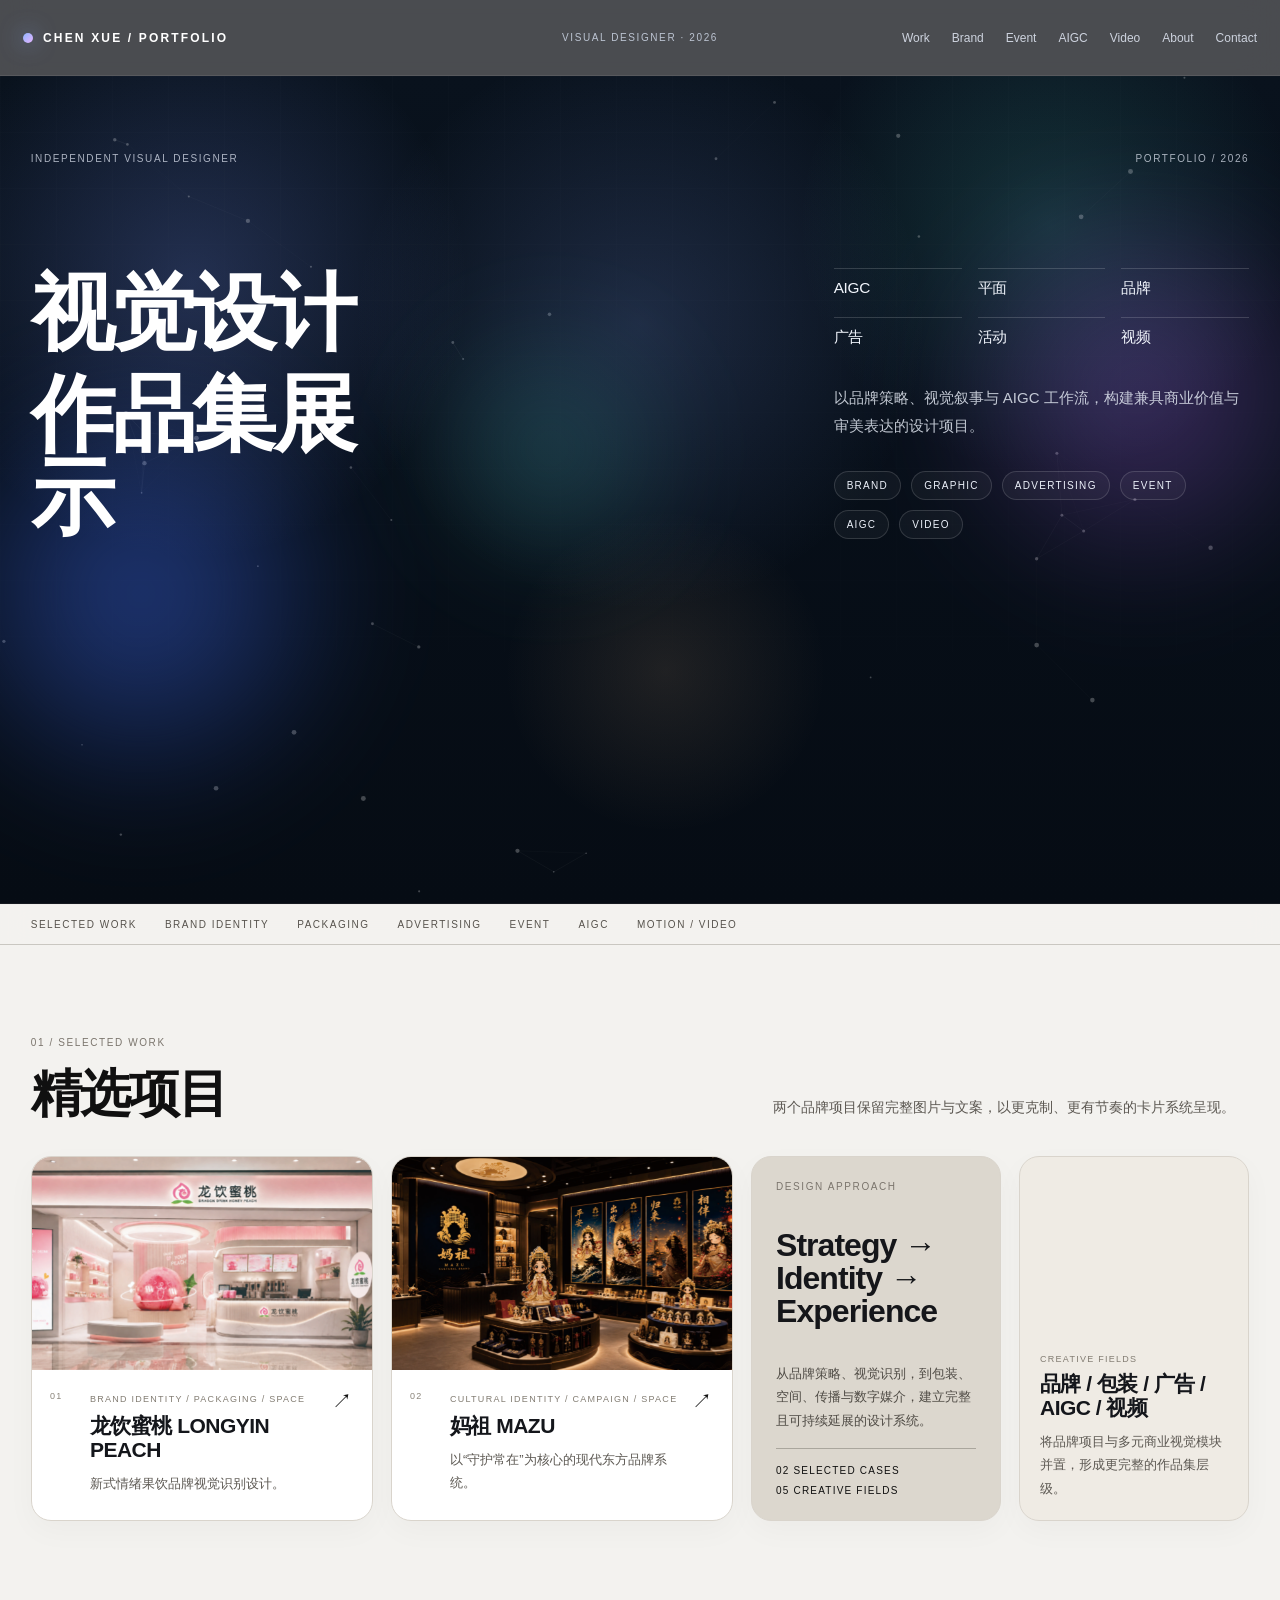
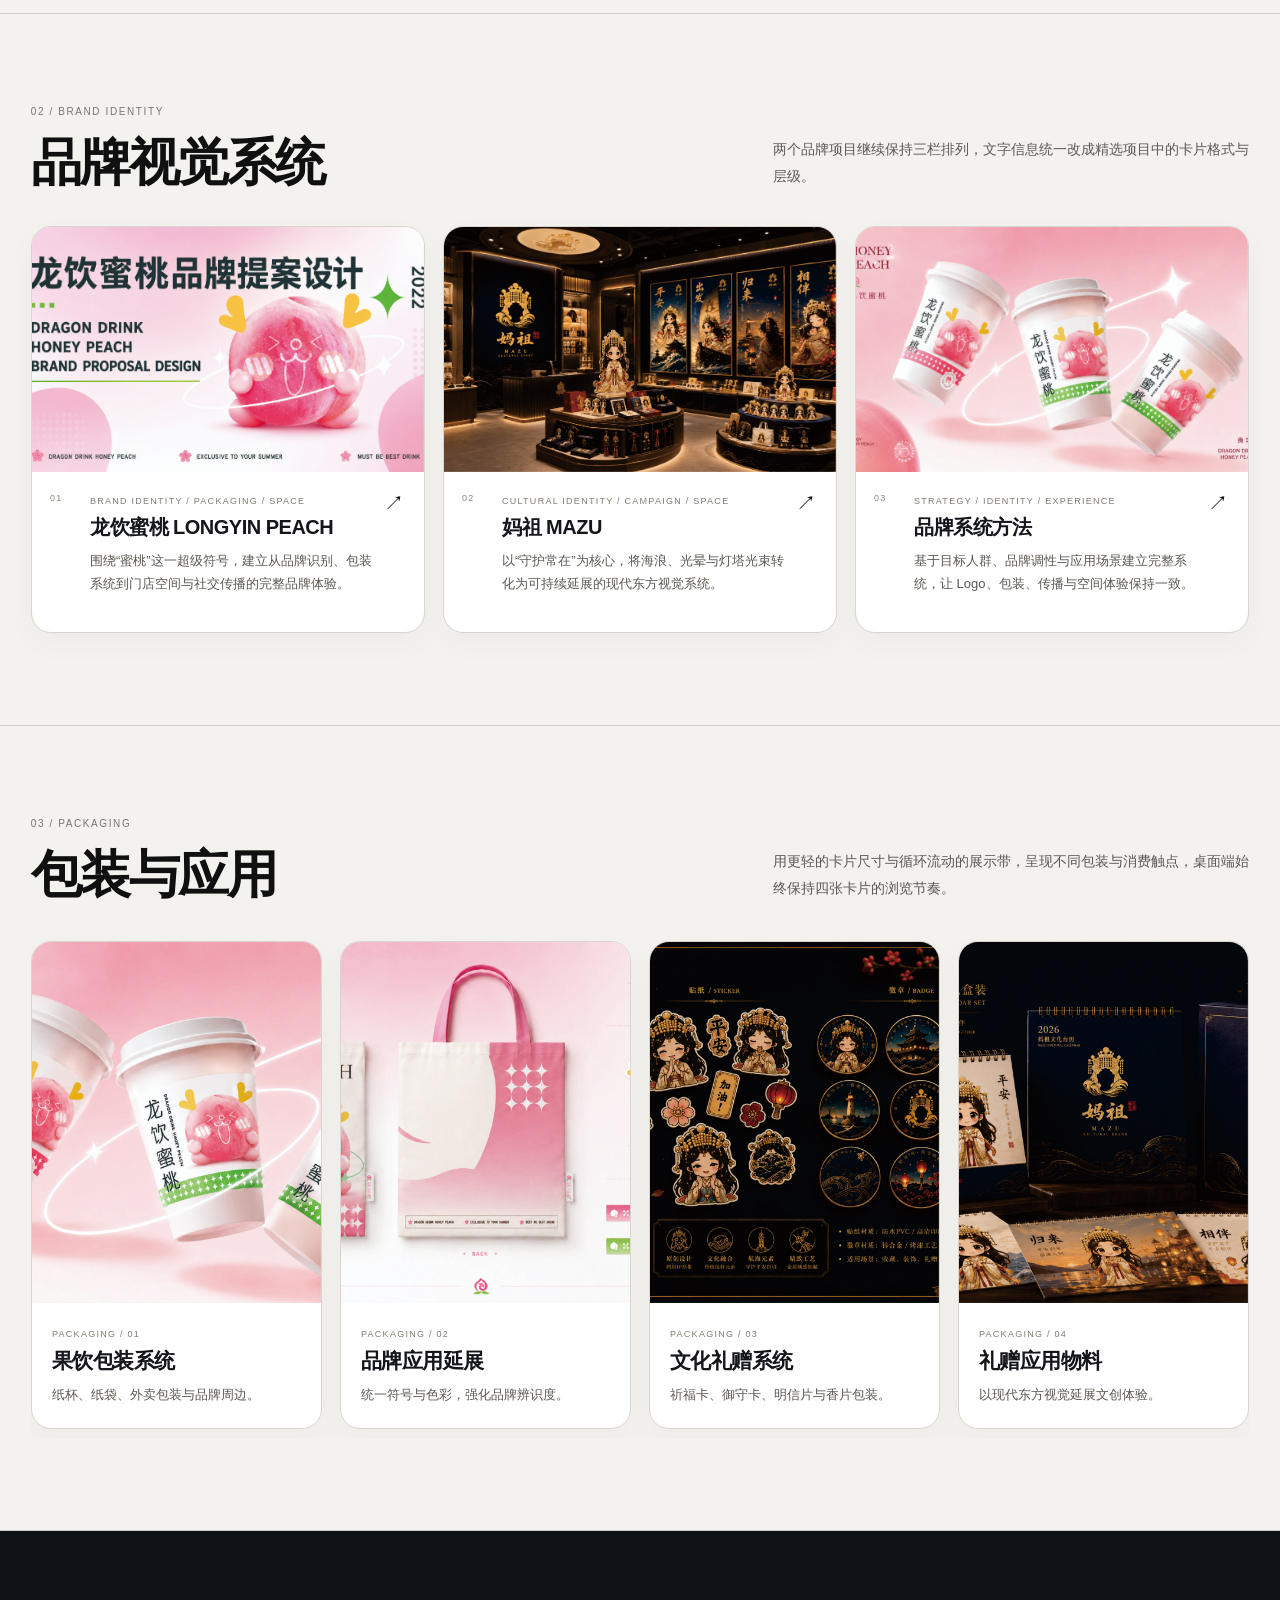
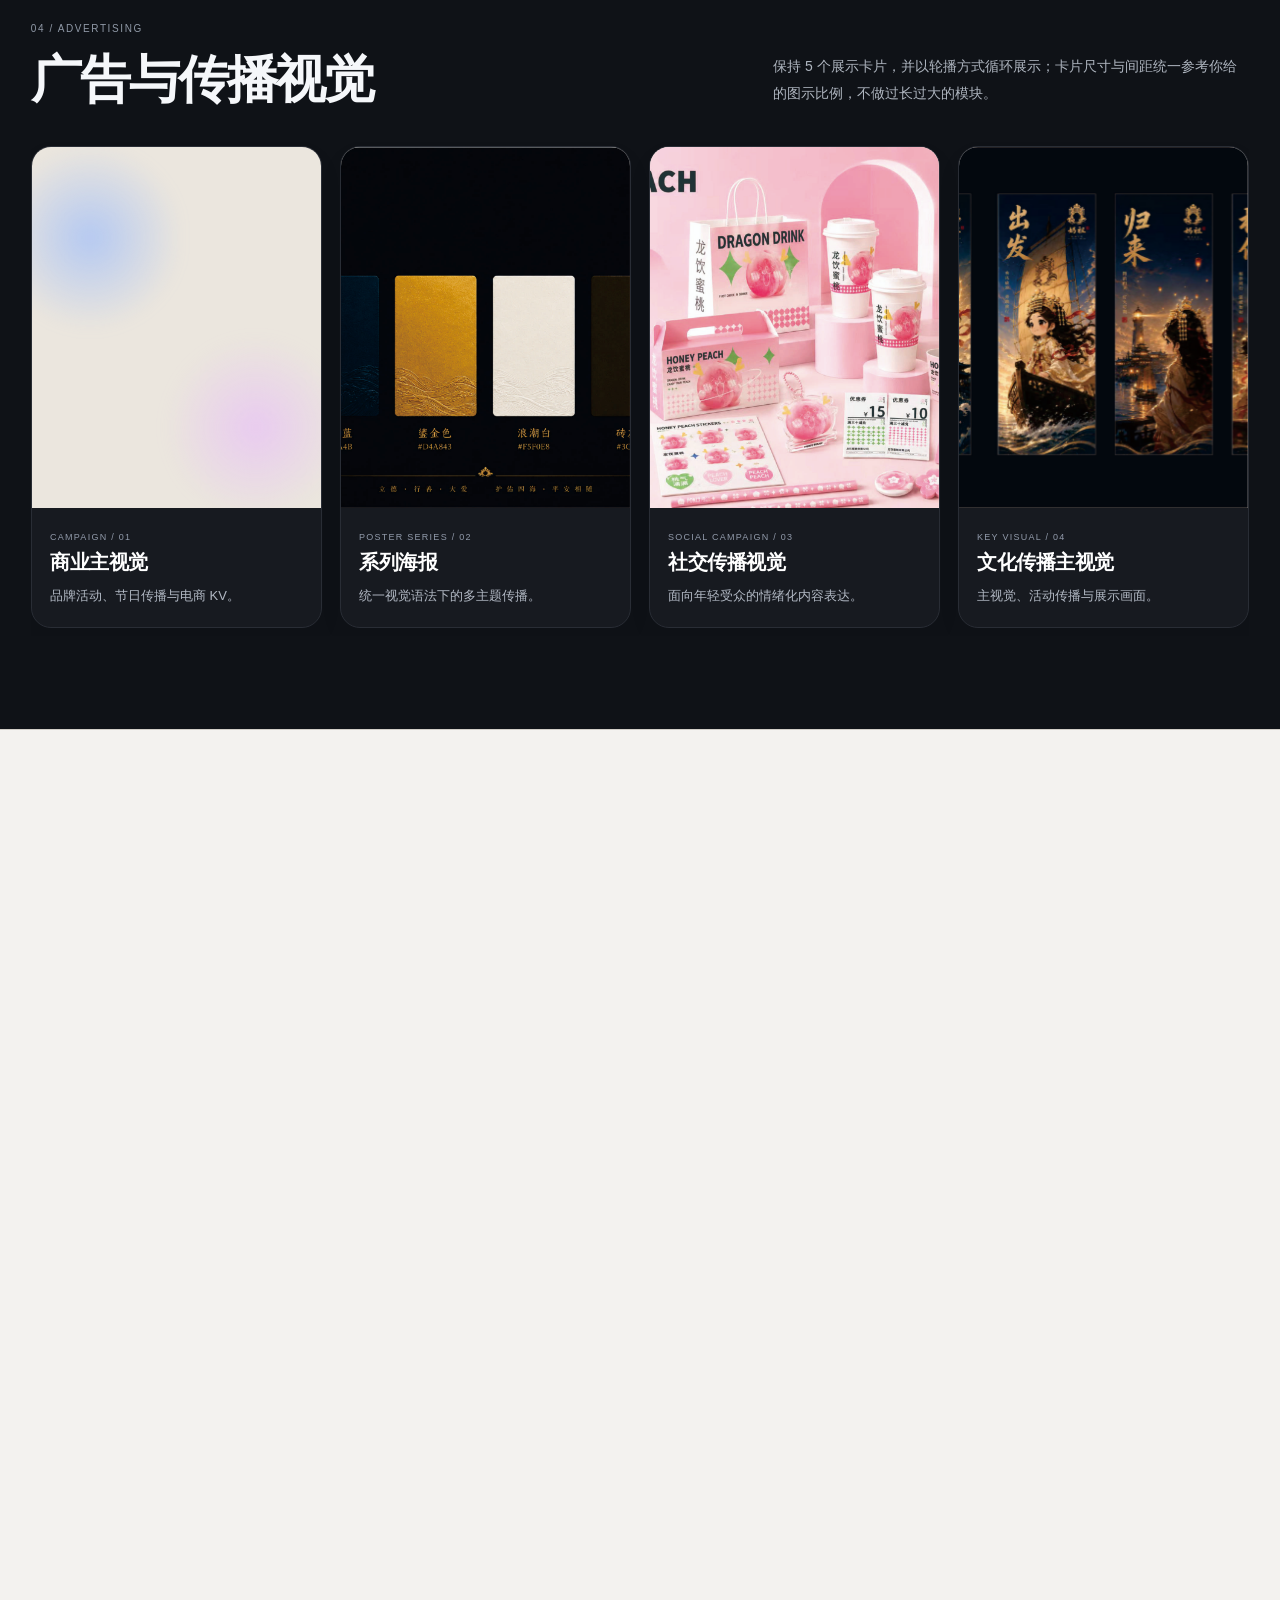
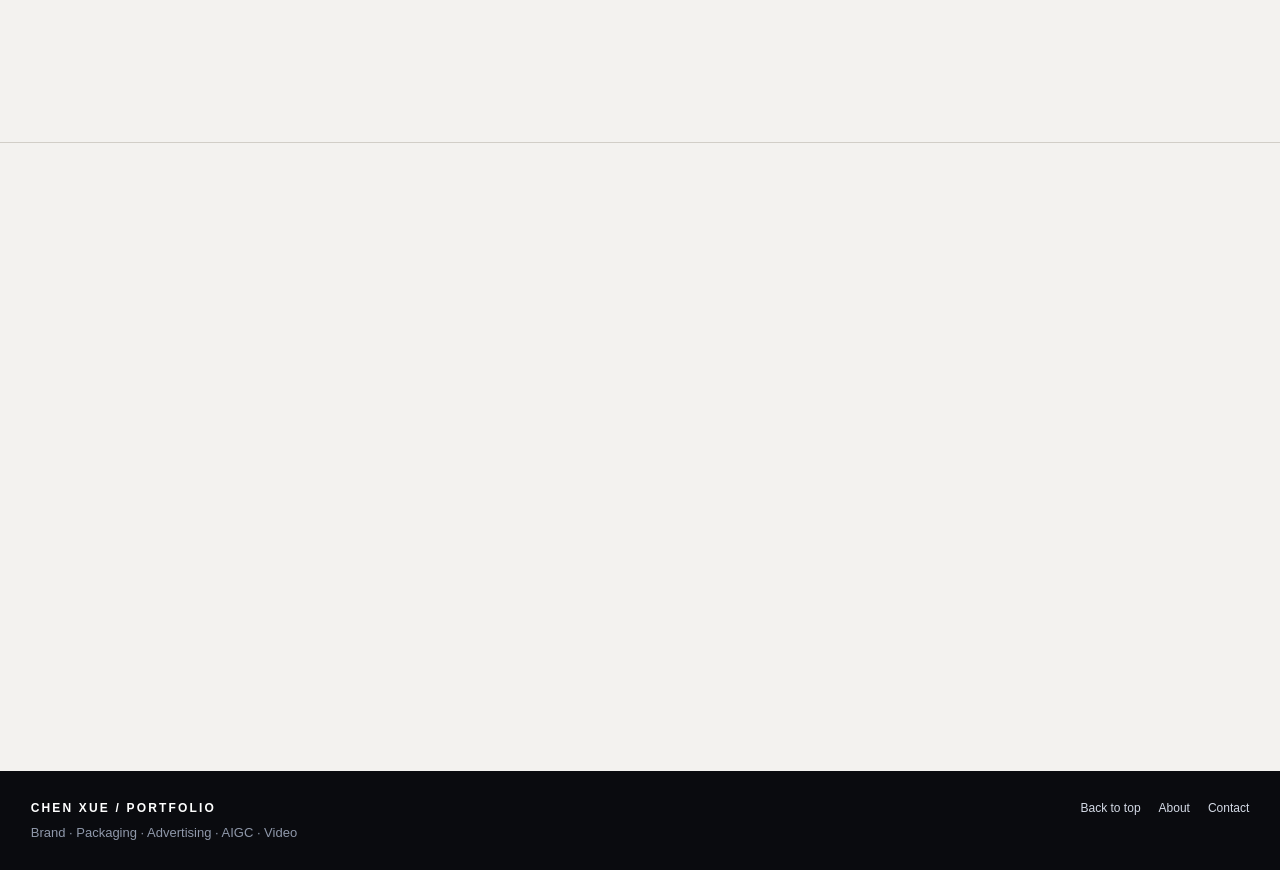
==== index.html @ beb47463 "37" ====
<!doctype html>
<html lang="zh-CN">
<head>
  <meta charset="utf-8">
  <meta http-equiv="Cache-Control" content="no-cache, no-store, must-revalidate">
  <meta http-equiv="Pragma" content="no-cache">
  <meta http-equiv="Expires" content="0">
  <meta name="viewport" content="width=device-width,initial-scale=1">
  <meta name="description" content="陈雪视觉设计作品集，涵盖品牌、包装、广告、AIGC 与视频。">
  <title>CHEN XUE — Visual Design Portfolio</title>
  <link rel="stylesheet" href="styles.css?v=38">
</head>
<body class="home-page month-home">
  <div class="scroll-progress"></div>
  <div class="cursor-dot" aria-hidden="true"></div>
  <div class="cursor-ring" aria-hidden="true"></div>

  <header class="site-header month-header">
    <a class="brand-mark" href="#top"><span class="brand-dot"></span><span>CHEN XUE / PORTFOLIO</span></a>
    <div class="header-center">Visual Designer · 2026</div>
    <button class="menu-toggle" aria-label="切换菜单" aria-expanded="false"><span></span><span></span></button>
    <nav class="site-nav">
      <a href="#work">Work</a><a href="#brand">Brand</a><a href="#event">Event</a><a href="#aigc">AIGC</a><a href="#video">Video</a><a href="about.html">About</a><a href="contact.html">Contact</a>
    </nav>
  </header>

  <main id="top">
    <section class="month-intro month-intro-dark">
      <canvas id="heroCanvas" class="hero-canvas"></canvas>
      <div class="hero-grid"></div>
      <div class="hero-orb orb-a"></div>
      <div class="hero-orb orb-b"></div>
      <div class="hero-orb orb-c"></div>
      <div class="month-intro-inner">
        <div class="month-intro-meta reveal"><span>Independent Visual Designer</span><span>Portfolio / 2026</span></div>
        <div class="month-intro-grid">
          <h1 class="reveal"><span>视觉设计</span><span>作品集展示</span></h1>
          <div class="month-intro-copy reveal">
            <div class="hero-keywords"><span>AIGC</span><span>平面</span><span>品牌</span><span>广告</span><span>活动</span><span>视频</span></div>
            <p>以品牌策略、视觉叙事与 AIGC 工作流，构建兼具商业价值与审美表达的设计项目。</p>
            <div class="month-tags"><span>Brand</span><span>Graphic</span><span>Advertising</span><span>Event</span><span>AIGC</span><span>Video</span></div>
          </div>
        </div>
      </div>
    </section>

    <section class="month-filter" aria-label="作品分类">
      <a href="#work">Selected Work</a><a href="#brand">Brand Identity</a><a href="#packaging">Packaging</a><a href="#advertising">Advertising</a><a href="#event">Event</a><a href="#aigc">AIGC</a><a href="#video">Motion / Video</a>
    </section>

    <section class="month-section" id="work">
      <div class="month-heading reveal"><div><span class="month-kicker">01 / Selected Work</span><h2>精选项目</h2></div><p>两个品牌项目保留完整图片与文案，以更克制、更有节奏的卡片系统呈现。</p></div>

      <div class="month-grid month-grid-featured compact-featured-grid">
        <a class="month-card project-card-lg reveal" href="longyin-peach.html" data-cursor="VIEW">
          <div class="month-card-media"><img src="assets/peach/9.jpg" alt="龙饮蜜桃品牌设计"></div>
          <div class="month-card-body"><div class="month-card-no">01</div><div><span>Brand Identity / Packaging / Space</span><h3>龙饮蜜桃 LONGYIN PEACH</h3><p>新式情绪果饮品牌视觉识别设计。</p></div><b>↗</b></div>
        </a>

        <a class="month-card project-card-lg reveal" href="mazu.html" data-cursor="VIEW">
          <div class="month-card-media"><img src="assets/maizu/mazu-11-flat-v26.png" alt="妈祖文化品牌设计"></div>
          <div class="month-card-body"><div class="month-card-no">02</div><div><span>Cultural Identity / Campaign / Space</span><h3>妈祖 MAZU</h3><p>以“守护常在”为核心的现代东方品牌系统。</p></div><b>↗</b></div>
        </a>

        <article class="month-card month-card-note reveal">
          <div class="month-card-note-inner"><span class="month-kicker">Design Approach</span><h3>Strategy → Identity → Experience</h3><p>从品牌策略、视觉识别，到包装、空间、传播与数字媒介，建立完整且可持续延展的设计系统。</p><div class="note-index"><span>02 Selected Cases</span><span>05 Creative Fields</span></div></div>
        </article>

        <article class="month-card month-mini-card reveal">
          <div class="simple-card-copy"><span>Creative Fields</span><h3>品牌 / 包装 / 广告 / AIGC / 视频</h3><p>将品牌项目与多元商业视觉模块并置，形成更完整的作品集层级。</p></div>
        </article>
      </div>
    </section>

    <section class="month-section" id="brand">
      <div class="month-heading reveal"><div><span class="month-kicker">02 / Brand Identity</span><h2>品牌视觉系统</h2></div><p>两个品牌项目继续保持三栏排列，文字信息统一改成精选项目中的卡片格式与层级。</p></div>
      <div class="brand-article-grid brand-card-grid">
        <a class="month-card brand-project-card reveal" href="longyin-peach.html">
          <div class="month-card-media"><img src="assets/peach/1.jpg" alt="龙饮蜜桃品牌提案"></div>
          <div class="month-card-body"><div class="month-card-no">01</div><div><span>Brand Identity / Packaging / Space</span><h3>龙饮蜜桃 LONGYIN PEACH</h3><p>围绕“蜜桃”这一超级符号，建立从品牌识别、包装系统到门店空间与社交传播的完整品牌体验。</p></div><b>↗</b></div>
        </a>

        <a class="month-card brand-project-card reveal" href="mazu.html">
          <div class="month-card-media"><img src="assets/maizu/mazu-11-flat-v26.png" alt="妈祖文化品牌视觉"></div>
          <div class="month-card-body"><div class="month-card-no">02</div><div><span>Cultural Identity / Campaign / Space</span><h3>妈祖 MAZU</h3><p>以“守护常在”为核心，将海浪、光晕与灯塔光束转化为可持续延展的现代东方视觉系统。</p></div><b>↗</b></div>
        </a>

        <article class="month-card brand-project-card reveal">
          <div class="month-card-media"><img src="assets/peach/11.jpg" alt="品牌应用展示"></div>
          <div class="month-card-body"><div class="month-card-no">03</div><div><span>Strategy / Identity / Experience</span><h3>品牌系统方法</h3><p>基于目标人群、品牌调性与应用场景建立完整系统，让 Logo、包装、传播与空间体验保持一致。</p></div><b>↗</b></div>
        </article>
      </div>
    </section>

    <section class="month-section" id="packaging">
      <div class="month-heading reveal"><div><span class="month-kicker">03 / Packaging</span><h2>包装与应用</h2></div><p>用更轻的卡片尺寸与循环流动的展示带，呈现不同包装与消费触点，桌面端始终保持四张卡片的浏览节奏。</p></div>
      <div class="packaging-marquee reveal">
        <div class="packaging-track">
          <article class="month-card packaging-card"><div class="month-card-media ratio-portrait"><img src="assets/peach/11.jpg" alt="果饮包装系统"></div><div class="simple-card-copy"><span>Packaging / 01</span><h3>果饮包装系统</h3><p>纸杯、纸袋、外卖包装与品牌周边。</p></div></article>
          <article class="month-card packaging-card"><div class="month-card-media ratio-portrait"><img src="assets/peach/12.jpg" alt="龙饮蜜桃包装延展"></div><div class="simple-card-copy"><span>Packaging / 02</span><h3>品牌应用延展</h3><p>统一符号与色彩，强化品牌辨识度。</p></div></article>
          <article class="month-card packaging-card"><div class="month-card-media ratio-portrait"><img src="assets/maizu/mazu-13-flat-v26.png" alt="妈祖文创系统"></div><div class="simple-card-copy"><span>Packaging / 03</span><h3>文化礼赠系统</h3><p>祈福卡、御守卡、明信片与香片包装。</p></div></article>
          <article class="month-card packaging-card"><div class="month-card-media ratio-portrait"><img src="assets/maizu/mazu-14-flat-v26.png" alt="妈祖礼赠应用"></div><div class="simple-card-copy"><span>Packaging / 04</span><h3>礼赠应用物料</h3><p>以现代东方视觉延展文创体验。</p></div></article>
          <article class="month-card packaging-card"><div class="month-card-media ratio-portrait"><img src="assets/peach/14.jpg" alt="龙饮蜜桃空间应用"></div><div class="simple-card-copy"><span>Packaging / 05</span><h3>空间陈列应用</h3><p>从包装延伸到门店消费触点。</p></div></article>
          <article class="month-card month-data-card packaging-card"><div><span class="month-kicker">Experience Loop</span><strong>视觉吸引</strong><i>↓</i><strong>品牌认知</strong><i>↓</i><strong>产品购买</strong><i>↓</i><strong>社交分享</strong><i>↓</i><strong>品牌记忆</strong></div></article>

          <article class="month-card packaging-card" aria-hidden="true"><div class="month-card-media ratio-portrait"><img src="assets/peach/11.jpg" alt="果饮包装系统"></div><div class="simple-card-copy"><span>Packaging / 01</span><h3>果饮包装系统</h3><p>纸杯、纸袋、外卖包装与品牌周边。</p></div></article>
          <article class="month-card packaging-card" aria-hidden="true"><div class="month-card-media ratio-portrait"><img src="assets/peach/12.jpg" alt="龙饮蜜桃包装延展"></div><div class="simple-card-copy"><span>Packaging / 02</span><h3>品牌应用延展</h3><p>统一符号与色彩，强化品牌辨识度。</p></div></article>
          <article class="month-card packaging-card" aria-hidden="true"><div class="month-card-media ratio-portrait"><img src="assets/maizu/mazu-13-flat-v26.png" alt="妈祖文创系统"></div><div class="simple-card-copy"><span>Packaging / 03</span><h3>文化礼赠系统</h3><p>祈福卡、御守卡、明信片与香片包装。</p></div></article>
          <article class="month-card packaging-card" aria-hidden="true"><div class="month-card-media ratio-portrait"><img src="assets/maizu/mazu-14-flat-v26.png" alt="妈祖礼赠应用"></div><div class="simple-card-copy"><span>Packaging / 04</span><h3>礼赠应用物料</h3><p>以现代东方视觉延展文创体验。</p></div></article>
          <article class="month-card packaging-card" aria-hidden="true"><div class="month-card-media ratio-portrait"><img src="assets/peach/14.jpg" alt="龙饮蜜桃空间应用"></div><div class="simple-card-copy"><span>Packaging / 05</span><h3>空间陈列应用</h3><p>从包装延伸到门店消费触点。</p></div></article>
          <article class="month-card month-data-card packaging-card" aria-hidden="true"><div><span class="month-kicker">Experience Loop</span><strong>视觉吸引</strong><i>↓</i><strong>品牌认知</strong><i>↓</i><strong>产品购买</strong><i>↓</i><strong>社交分享</strong><i>↓</i><strong>品牌记忆</strong></div></article>
        </div>
      </div>
    </section>

    <section class="month-section dark-month" id="advertising">
      <div class="month-heading reveal"><div><span class="month-kicker">04 / Advertising</span><h2>广告与传播视觉</h2></div><p>保持 5 个展示卡片，并以轮播方式循环展示；卡片尺寸与间距统一参考你给的图示比例，不做过长过大的模块。</p></div>
      <div class="advertising-marquee reveal">
        <div class="advertising-track">
          <article class="month-card dark-card advertising-card"><div class="month-card-media ratio-portrait placeholder-visual placeholder-ad"></div><div class="simple-card-copy"><span>Campaign / 01</span><h3>商业主视觉</h3><p>品牌活动、节日传播与电商 KV。</p></div></article>
          <article class="month-card dark-card advertising-card"><div class="month-card-media ratio-portrait"><img src="assets/maizu/mazu-3-flat-v26.png" alt="妈祖系列海报"></div><div class="simple-card-copy"><span>Poster Series / 02</span><h3>系列海报</h3><p>统一视觉语法下的多主题传播。</p></div></article>
          <article class="month-card dark-card advertising-card"><div class="month-card-media ratio-portrait"><img src="assets/peach/17.jpg" alt="龙饮蜜桃传播视觉"></div><div class="simple-card-copy"><span>Social Campaign / 03</span><h3>社交传播视觉</h3><p>面向年轻受众的情绪化内容表达。</p></div></article>
          <article class="month-card dark-card advertising-card"><div class="month-card-media ratio-portrait"><img src="assets/maizu/mazu-10-flat-v26.png" alt="妈祖主视觉"></div><div class="simple-card-copy"><span>Key Visual / 04</span><h3>文化传播主视觉</h3><p>主视觉、活动传播与展示画面。</p></div></article>
          <article class="month-card dark-card advertising-card"><div class="month-card-media ratio-portrait"><img src="assets/peach/19.jpg" alt="龙饮蜜桃广告视觉"></div><div class="simple-card-copy"><span>Brand Poster / 05</span><h3>活动宣传海报</h3><p>围绕品牌情绪感与场景体验建立主视觉。</p></div></article>

          <article class="month-card dark-card advertising-card" aria-hidden="true"><div class="month-card-media ratio-portrait placeholder-visual placeholder-ad"></div><div class="simple-card-copy"><span>Campaign / 01</span><h3>商业主视觉</h3><p>品牌活动、节日传播与电商 KV。</p></div></article>
          <article class="month-card dark-card advertising-card" aria-hidden="true"><div class="month-card-media ratio-portrait"><img src="assets/maizu/mazu-3-flat-v26.png" alt="妈祖系列海报"></div><div class="simple-card-copy"><span>Poster Series / 02</span><h3>系列海报</h3><p>统一视觉语法下的多主题传播。</p></div></article>
          <article class="month-card dark-card advertising-card" aria-hidden="true"><div class="month-card-media ratio-portrait"><img src="assets/peach/17.jpg" alt="龙饮蜜桃传播视觉"></div><div class="simple-card-copy"><span>Social Campaign / 03</span><h3>社交传播视觉</h3><p>面向年轻受众的情绪化内容表达。</p></div></article>
          <article class="month-card dark-card advertising-card" aria-hidden="true"><div class="month-card-media ratio-portrait"><img src="assets/maizu/mazu-10-flat-v26.png" alt="妈祖主视觉"></div><div class="simple-card-copy"><span>Key Visual / 04</span><h3>文化传播主视觉</h3><p>主视觉、活动传播与展示画面。</p></div></article>
          <article class="month-card dark-card advertising-card" aria-hidden="true"><div class="month-card-media ratio-portrait"><img src="assets/peach/19.jpg" alt="龙饮蜜桃广告视觉"></div><div class="simple-card-copy"><span>Brand Poster / 05</span><h3>活动宣传海报</h3><p>围绕品牌情绪感与场景体验建立主视觉。</p></div></article>
        </div>
      </div>
    </section>

    <section class="month-section" id="event">
      <div class="month-heading reveal"><div><span class="month-kicker">05 / Event</span><h2>活动视觉与落地物料</h2></div><p>基于你新上传的活动项目，新增一个活动展示模块，涵盖会展主视觉、论坛活动、主题宣传与线上线下延展物料。</p></div>
      <div class="event-grid reveal">
        <a class="month-card event-feature-card" href="event-activity.html">
          <div class="month-card-media"><img src="assets/event/2.jpg" alt="活动主视觉"></div>
          <div class="month-card-body"><div class="month-card-no">01</div><div><span>Event Campaign / Exhibition / KV</span><h3>活动主视觉系统</h3><p>论坛活动主画面、舞台背景与会展传播视觉。</p></div><b>↗</b></div>
        </a>
        <article class="month-card event-sub-card">
          <div class="month-card-media ratio-portrait"><img src="assets/event/7.jpg" alt="活动车身应用"></div>
          <div class="simple-card-copy"><span>Offline Application</span><h3>车身与线下延展</h3><p>将活动视觉延展至公交车身、地推与公共传播场景。</p></div>
        </article>
        <article class="month-card event-sub-card">
          <div class="month-card-media ratio-portrait"><img src="assets/event/11.jpg" alt="活动电商传播"></div>
          <div class="simple-card-copy"><span>Promotion Visual</span><h3>直播与促销传播</h3><p>面向电商活动与直播场景的高转化传播画面。</p></div>
        </article>
        <article class="month-card month-card-note">
          <div class="month-card-note-inner"><span class="month-kicker">Project Notes</span><h3>Event → Campaign → Application</h3><p>从主视觉设定到物料落地，再到社交互动与促销转化，形成多场景活动传播链路。</p><div class="note-index"><span>14 Activity Visuals</span><span>Online / Offline</span></div></div>
        </article>
      </div>
    </section>

    <section class="month-section" id="aigc">
      <div class="month-heading reveal"><div><span class="month-kicker">06 / AIGC</span><h2>AIGC 商业视觉</h2></div><p>将 AI 生成、产品合成、图像精修与品牌系统结合，形成可落地的商业视觉工作流。</p></div>
      <div class="month-grid aigc-grid aigc-grid-compact">
        <article class="month-card reveal"><div class="month-card-media ratio-square placeholder-visual placeholder-aigc"></div><div class="simple-card-copy"><span>AIGC / 01</span><h3>商业 KV</h3></div></article>
        <article class="month-card reveal"><div class="month-card-media ratio-square placeholder-visual placeholder-aigc soft"></div><div class="simple-card-copy"><span>AIGC / 02</span><h3>产品合成</h3></div></article>
        <article class="month-card reveal"><div class="month-card-media ratio-square placeholder-visual placeholder-aigc line"></div><div class="simple-card-copy"><span>AIGC / 03</span><h3>IP 延展</h3></div></article>
        <article class="month-card reveal"><div class="month-card-media ratio-square placeholder-visual placeholder-aigc dark"></div><div class="simple-card-copy"><span>AIGC / 04</span><h3>实验视觉</h3></div></article>
      </div>
    </section>

    <section class="month-section" id="video">
      <div class="month-heading reveal"><div><span class="month-kicker">07 / Motion & Video</span><h2>视频与动态视觉</h2></div><p>品牌短片、动态海报、分镜、剪辑与 AI 视频项目的展示区域。</p></div>
      <div class="month-video reveal"><div class="month-video-media placeholder-visual placeholder-video"><span class="play-icon">▶</span></div><div class="month-video-copy"><span>Showreel / Placeholder</span><h3>Motion Reel 2026</h3><p>后续可替换为真实视频封面与播放链接。</p><a href="contact.html">View project information ↗</a></div></div>
    </section>

    <section class="month-contact reveal">
      <span>Available for selected projects</span><h2>Let’s create something meaningful.</h2><div><a href="about.html">About Me ↗</a><a href="contact.html">Contact Me ↗</a></div>
    </section>
  </main>

  <footer class="site-footer month-footer"><div><strong>CHEN XUE / PORTFOLIO</strong><p>Brand · Packaging · Advertising · AIGC · Video</p></div><div class="footer-nav"><a href="#top">Back to top</a><a href="about.html">About</a><a href="contact.html">Contact</a></div></footer>
  <script src="script.js?v=38"></script>
</body>
</html>
---- styles.css ----
:root{
  --bg:#06070b;
  --bg-soft:#0b0d12;
  --panel:rgba(255,255,255,.06);
  --panel-strong:rgba(255,255,255,.1);
  --line:rgba(255,255,255,.12);
  --line-soft:rgba(255,255,255,.08);
  --text:#f5f7fb;
  --muted:#a0a8b8;
  --muted-2:#748099;
  --accent:#8fb5ff;
  --accent-2:#e7b4ff;
  --accent-3:#7cf7d4;
  --shadow:0 30px 80px rgba(0,0,0,.35);
  --radius:24px;
  --radius-lg:34px;
  --pad:clamp(20px,1.8vw,34px);
  --max:1680px;
  --outer-gutter:clamp(18px,3.15vw,48px);
}
*{box-sizing:border-box}
html{scroll-behavior:smooth}
body{margin:0;background:radial-gradient(circle at top, #0f1420 0%, #08090d 30%, #05060a 100%);color:var(--text);font-family:Inter,"Helvetica Neue",Arial,"PingFang SC","Microsoft YaHei",sans-serif;-webkit-font-smoothing:antialiased;overflow-x:hidden}
a{text-decoration:none;color:inherit}
img{display:block;width:100%;height:auto}
button,input,textarea{font:inherit}
button{background:none;border:0;padding:0;color:inherit;cursor:pointer}
.scroll-progress{position:fixed;left:0;top:0;height:2px;width:0;background:linear-gradient(90deg,var(--accent),var(--accent-2),var(--accent-3));z-index:130}

.site-header{position:fixed;inset:0 0 auto;z-index:120;height:76px;padding:0 var(--pad);display:flex;align-items:center;justify-content:space-between;gap:20px}
.glass-header{backdrop-filter:blur(16px);background:linear-gradient(180deg,rgba(5,7,11,.62),rgba(5,7,11,.15));border-bottom:1px solid rgba(255,255,255,.04)}
.brand-mark{display:inline-flex;align-items:center;gap:10px;font-size:12px;letter-spacing:.18em;text-transform:uppercase;font-weight:700}
.brand-dot{width:10px;height:10px;border-radius:50%;background:linear-gradient(135deg,var(--accent),var(--accent-2));box-shadow:0 0 22px rgba(143,181,255,.7)}
.site-nav{display:flex;align-items:center;gap:22px;font-size:12px;color:#d8deea}
.site-nav a{position:relative;opacity:.92}
.site-nav a:after{content:"";position:absolute;left:0;right:100%;bottom:-5px;height:1px;background:currentColor;transition:right .35s ease}
.site-nav a:hover:after{right:0}
.menu-toggle{display:none;width:44px;height:44px;border-radius:50%;border:1px solid var(--line);position:relative;background:rgba(255,255,255,.03)}
.menu-toggle span{position:absolute;left:50%;width:18px;height:1.5px;background:#fff;transform:translateX(-50%);transition:.25s}
.menu-toggle span:first-child{top:17px}
.menu-toggle span:last-child{top:25px}
.menu-open .menu-toggle span:first-child{transform:translateX(-50%) translateY(4px) rotate(45deg)}
.menu-open .menu-toggle span:last-child{transform:translateX(-50%) translateY(-4px) rotate(-45deg)}

main{position:relative;z-index:2}
.frame{width:min(calc(100% - 2*var(--pad)),var(--max));margin:0 auto}
.eyebrow{display:inline-block;font-size:11px;letter-spacing:.18em;text-transform:uppercase;color:#c2c9d7}

.hero-stage{position:relative;min-height:100svh;padding:110px 0 38px;overflow:hidden}
.hero-canvas,.hero-grid,.hero-orb{position:absolute;inset:0}
.hero-canvas{width:100%;height:100%;opacity:.7}
.hero-grid{background-image:linear-gradient(rgba(255,255,255,.05) 1px,transparent 1px),linear-gradient(90deg,rgba(255,255,255,.05) 1px,transparent 1px);background-size:56px 56px;mask-image:linear-gradient(180deg,rgba(0,0,0,.98),rgba(0,0,0,.4) 65%,transparent);opacity:.22}
.hero-orb{filter:blur(50px);opacity:.58;pointer-events:none}
.orb-a{inset:auto auto 8% -8%;width:38vw;height:38vw;background:radial-gradient(circle,rgba(66,112,255,.78) 0%,rgba(66,112,255,0) 68%)}
.orb-b{inset:12% -6% auto auto;width:34vw;height:34vw;background:radial-gradient(circle,rgba(180,108,255,.55) 0%,rgba(182,76,255,0) 72%)}
.orb-c{inset:28% auto auto 32%;width:22vw;height:22vw;background:radial-gradient(circle,rgba(70,218,195,.4) 0%,rgba(25,216,184,0) 72%)}
.hero-inner{position:relative;z-index:2;min-height:calc(100svh - 160px);display:grid;grid-template-columns:minmax(0,1.38fr) minmax(320px,.62fr);gap:clamp(22px,3.2vw,40px);align-items:end}
.hero-copy h1{font-size:clamp(54px,6.4vw,118px);line-height:1.06;letter-spacing:-.04em;margin:18px 0 30px;font-weight:600;max-width:12ch}
.hero-copy h1 em{display:block;font-style:normal;color:#d2d8e6;font-weight:500;line-height:1.08;margin-top:8px}
.hero-copy p{max-width:780px;color:#b1bbcb;font-size:15px;line-height:2;margin:0}
.hero-actions{display:flex;flex-wrap:wrap;gap:14px;margin-top:34px}
.btn{display:inline-flex;align-items:center;justify-content:center;min-width:132px;height:48px;padding:0 20px;border-radius:999px;border:1px solid var(--line);font-size:13px;transition:transform .25s ease,background .25s ease,border-color .25s ease}
.btn:hover{transform:translateY(-2px)}
.btn-primary{background:linear-gradient(135deg,rgba(143,181,255,.24),rgba(231,180,255,.24));border-color:rgba(255,255,255,.16)}
.btn-secondary{background:rgba(255,255,255,.04)}
.hero-panel{display:flex;flex-direction:column;gap:16px;align-self:end}
.panel-card{border:1px solid rgba(255,255,255,.1);background:linear-gradient(180deg,rgba(255,255,255,.08),rgba(255,255,255,.03));backdrop-filter:blur(18px);box-shadow:var(--shadow);border-radius:24px;padding:22px}
.panel-kicker{display:block;font-size:10px;letter-spacing:.16em;text-transform:uppercase;color:#c8d0df;margin-bottom:16px}
.small-card strong{display:block;font-size:26px;line-height:1.2;font-weight:600;margin-bottom:12px}
.small-card p{margin:0;color:#b6bfd0;font-size:13px;line-height:1.75}
.stat-card{display:grid;grid-template-columns:1fr;gap:14px}
.stat-card div{padding-top:14px;border-top:1px solid rgba(255,255,255,.08)}
.stat-card div:first-child{border-top:0;padding-top:0}
.stat-card span{display:block;font-size:10px;letter-spacing:.14em;text-transform:uppercase;color:#aeb6c7;margin-bottom:10px}
.stat-card strong{display:block;font-size:20px;font-weight:600}
.hero-ticker{position:relative;z-index:2;margin-top:38px;border-top:1px solid rgba(255,255,255,.08);border-bottom:1px solid rgba(255,255,255,.08);overflow:hidden;background:rgba(255,255,255,.02)}
.ticker-track{display:flex;gap:34px;white-space:nowrap;padding:14px 0;font-size:11px;letter-spacing:.18em;text-transform:uppercase;color:#d1d7e4;animation:ticker 26s linear infinite}
.ticker-track span::after{content:"•";margin-left:34px;color:#6d7687}
@keyframes ticker{from{transform:translateX(0)}to{transform:translateX(-50%)}}

.section-shell{width:min(calc(100% - 2*var(--pad)),var(--max));margin:0 auto;padding:clamp(34px,3.4vw,54px) 0}
.section-head{display:grid;grid-template-columns:minmax(0,1.1fr) minmax(320px,.9fr);gap:28px;align-items:end;margin-bottom:28px}
.section-head h2{margin:14px 0 0;font-size:clamp(36px,4.2vw,68px);line-height:1.12;letter-spacing:-.03em;font-weight:600}
.section-head p{margin:0;color:#aab4c4;font-size:14px;line-height:1.95;max-width:780px}

.featured-grid{display:grid;grid-template-columns:minmax(0,1.45fr) minmax(420px,.8fr);gap:20px}
.feature-card{position:relative;overflow:hidden;border-radius:30px;border:1px solid rgba(255,255,255,.08);background:rgba(255,255,255,.03);min-height:320px;display:flex;flex-direction:column;justify-content:flex-end;box-shadow:var(--shadow)}
.feature-card .feature-media{position:absolute;inset:0}
.feature-card .feature-media::after{content:"";position:absolute;inset:0;background:linear-gradient(180deg,rgba(5,7,11,.05),rgba(5,7,11,.1) 36%,rgba(5,7,11,.9))}
.feature-card img{height:100%;object-fit:cover;transition:transform 1s cubic-bezier(.2,.7,.2,1)}
.feature-card:hover img{transform:scale(1.04)}
.feature-content{position:relative;z-index:2;padding:28px}
.feature-content h3{font-size:clamp(34px,5vw,72px);line-height:.92;letter-spacing:-.055em;margin:14px 0 18px}
.feature-content p{max-width:520px;margin:0;color:#c8ced9;font-size:14px;line-height:1.8}
.feature-meta{margin-top:24px;padding-top:14px;border-top:1px solid rgba(255,255,255,.14);display:flex;justify-content:space-between;gap:14px;color:#d7ddeb;font-size:11px;letter-spacing:.09em;text-transform:uppercase}
.feature-large{min-height:680px}
.feature-tall{min-height:680px}

.card-masonry{display:grid;gap:20px}
.brand-grid{grid-template-columns:1.12fr 1.12fr .76fr}
.masonry-card{position:relative;min-height:480px;border-radius:28px;overflow:hidden;border:1px solid rgba(255,255,255,.08);background:rgba(255,255,255,.03);box-shadow:var(--shadow)}
.masonry-card img{height:100%;object-fit:cover;transition:transform 1s ease}
.masonry-card:hover img{transform:scale(1.04)}
.masonry-card::after{content:"";position:absolute;inset:0;background:linear-gradient(180deg,rgba(4,5,8,.08),rgba(4,5,8,0) 34%,rgba(4,5,8,.88))}
.overlay-copy{position:absolute;z-index:2;left:24px;right:24px;bottom:24px}
.overlay-copy span{display:block;font-size:11px;letter-spacing:.16em;text-transform:uppercase;color:#cfd5e1;margin-bottom:10px}
.overlay-copy strong{display:block;font-size:28px;line-height:1.1}
.overlay-copy p{margin:14px 0 0;color:#c6cedc;font-size:13px;line-height:1.7}
.placeholder-card::after{display:none}
.overlay-static{position:relative;left:auto;right:auto;bottom:auto;padding:22px}

.module-grid{display:grid;gap:18px}
.three-col{grid-template-columns:repeat(3,minmax(0,1fr))}
.four-col{grid-template-columns:repeat(4,minmax(0,1fr))}
.module-card,.ai-card,.timeline-card,.panel-box,.advert-card,.video-card,.contact-form,.project-copy,.project-story,.project-intro,.page-hero,.timeline-card{border:1px solid rgba(255,255,255,.08);background:linear-gradient(180deg,rgba(255,255,255,.05),rgba(255,255,255,.03));box-shadow:var(--shadow)}
.module-card,.ai-card,.timeline-card,.advert-card,.video-card,.panel-box,.contact-form,.page-hero{border-radius:26px;overflow:hidden}
.image-card .module-media,.placeholder-module .module-media{aspect-ratio:4/3}
.module-media img,.video-thumb img{height:100%;object-fit:cover}
.module-body,.ai-body,.advert-copy,.video-info{padding:22px}
.module-body h3,.ai-body h3,.advert-copy h3,.video-info h3,.timeline-card h3{margin:12px 0 12px;font-size:24px;line-height:1.15;letter-spacing:-.04em}
.module-body p,.ai-body p,.advert-copy p,.video-info p,.timeline-card p,.panel-box p{margin:0;color:#aeb6c6;font-size:13px;line-height:1.8}

.advert-grid{display:grid;grid-template-columns:minmax(0,1.2fr) minmax(320px,.8fr);gap:20px}
.advert-card{display:grid;grid-template-columns:1fr}
.advert-visual{aspect-ratio:16/10;overflow:hidden}
.advert-visual img{height:100%;object-fit:cover}

.ai-card{display:flex;flex-direction:column}
.ai-media{aspect-ratio:1/1}
.video-showcase{display:grid;grid-template-columns:minmax(0,1.12fr) minmax(300px,.88fr);gap:20px}
.video-thumb{position:relative;aspect-ratio:16/10;overflow:hidden}
.video-card.compact .video-thumb{aspect-ratio:4/3}
.play-icon{position:absolute;left:50%;top:50%;transform:translate(-50%,-50%);width:82px;height:82px;border-radius:50%;display:grid;place-items:center;font-size:28px;border:1px solid rgba(255,255,255,.18);background:rgba(255,255,255,.08);backdrop-filter:blur(10px)}

.placeholder-visual{position:relative;overflow:hidden;background:#111}
.placeholder-visual::before,.placeholder-visual::after{content:"";position:absolute;inset:auto;pointer-events:none}
.placeholder-visual::before{inset:-10% 50% 40% -10%;background:radial-gradient(circle,rgba(143,181,255,.6),transparent 60%);filter:blur(8px)}
.placeholder-visual::after{inset:45% -10% -10% 45%;background:radial-gradient(circle,rgba(231,180,255,.55),transparent 60%);filter:blur(8px)}
.placeholder-brand{background:linear-gradient(135deg,rgba(46,73,125,.55),rgba(11,15,24,.9) 55%,rgba(154,79,209,.55));}
.placeholder-packaging{background:linear-gradient(145deg,rgba(124,247,212,.18),rgba(13,16,20,.92) 45%,rgba(255,255,255,.05));}
.placeholder-ad{background:linear-gradient(160deg,rgba(88,125,255,.28),rgba(10,11,16,.96) 46%,rgba(255,103,149,.22));}
.placeholder-aigc{background:radial-gradient(circle at 30% 30%,rgba(255,255,255,.2),transparent 15%),linear-gradient(135deg,rgba(95,126,255,.45),rgba(9,10,14,.95) 45%,rgba(130,68,202,.55));}
.placeholder-aigc.soft{background:radial-gradient(circle at 50% 20%,rgba(255,255,255,.2),transparent 15%),linear-gradient(145deg,rgba(248,188,212,.36),rgba(15,18,28,.98) 46%,rgba(80,255,210,.25));}
.placeholder-aigc.line{background:linear-gradient(180deg,rgba(255,255,255,.03),rgba(255,255,255,.03)),repeating-linear-gradient(90deg,rgba(255,255,255,.08),rgba(255,255,255,.08) 1px,transparent 1px,transparent 30px),linear-gradient(135deg,rgba(77,116,255,.24),rgba(8,9,12,.96) 56%,rgba(250,155,241,.24));}
.placeholder-aigc.dark{background:radial-gradient(circle at 60% 30%,rgba(124,247,212,.23),transparent 16%),linear-gradient(145deg,rgba(23,29,38,1),rgba(7,8,11,.98) 60%,rgba(113,86,254,.32));}
.placeholder-video{background:linear-gradient(135deg,rgba(255,255,255,.08),rgba(9,10,13,.96) 50%,rgba(113,86,254,.35));}

.split-panel{display:grid;grid-template-columns:1fr 1fr;gap:20px}
.panel-box{padding:30px}
.panel-box h2{margin:14px 0 16px;font-size:clamp(28px,4vw,52px);line-height:1.05;letter-spacing:-.05em}
.text-link{display:inline-flex;align-items:center;gap:8px;margin-top:20px;font-size:13px;color:#dfe5f0}
.site-footer{width:min(calc(100% - 2*var(--pad)),var(--max));margin:0 auto;padding:28px 0 40px;display:flex;justify-content:space-between;gap:30px;border-top:1px solid rgba(255,255,255,.08)}
.site-footer strong{display:block;font-size:12px;letter-spacing:.18em;text-transform:uppercase}
.site-footer p{margin:10px 0 0;color:#8f98aa;font-size:13px}
.footer-nav{display:flex;flex-wrap:wrap;gap:18px;font-size:12px;color:#d4dae6}

.page-main{padding-top:100px}
.page-hero{padding:32px;display:grid;grid-template-columns:minmax(0,1fr) 320px;gap:28px;align-items:center}
.mini-hero{margin-top:20px}
.page-copy h1{margin:14px 0 18px;font-size:clamp(42px,6vw,86px);line-height:.95;letter-spacing:-.055em}
.page-copy p{margin:0;color:#b0bbcc;font-size:15px;line-height:1.85;max-width:700px}
.portrait-placeholder{display:grid;place-items:center}
.portrait-surface{width:min(100%,280px);aspect-ratio:4/5;border-radius:28px;border:1px solid rgba(255,255,255,.1);display:grid;place-items:center;background:linear-gradient(145deg,rgba(255,255,255,.08),rgba(255,255,255,.02));box-shadow:var(--shadow);color:#dbe2ee;letter-spacing:.12em;text-transform:uppercase}
.about-intro{padding-top:20px}
.timeline-grid{display:grid;grid-template-columns:repeat(3,1fr);gap:18px}
.timeline-card{padding:22px}
.timeline-card span{display:block;color:#cbd3e0;font-size:10px;letter-spacing:.16em;text-transform:uppercase;margin-bottom:18px}
.contact-list{list-style:none;padding:0;margin:20px 0 0;display:grid;gap:14px}
.contact-list li{display:flex;justify-content:space-between;gap:16px;padding-bottom:14px;border-bottom:1px solid rgba(255,255,255,.08)}
.contact-list span{color:#94a1b6;font-size:12px;letter-spacing:.1em;text-transform:uppercase}
.contact-list strong{font-size:14px;font-weight:500}
.contact-form{padding:26px}
.form-grid{display:grid;grid-template-columns:1fr 1fr;gap:16px 18px;margin-bottom:18px}
.contact-form label{display:block}
.contact-form label span{display:block;font-size:11px;letter-spacing:.14em;text-transform:uppercase;color:#b4bfd0;margin-bottom:10px}
.contact-form input,.contact-form textarea{width:100%;border:1px solid rgba(255,255,255,.08);border-radius:18px;background:rgba(255,255,255,.03);color:var(--text);padding:15px 16px;outline:none}
.contact-form input::placeholder,.contact-form textarea::placeholder{color:#71809a}
.full-width{display:block;margin-bottom:20px}

.project-page,.inner-page{background:linear-gradient(180deg,#08090d,#05060a)}
.project-hero{min-height:100svh;position:relative;overflow:hidden;background:#111}
.project-hero img{position:absolute;inset:0;width:100%;height:100%;object-fit:cover}
.project-hero::after{content:"";position:absolute;inset:0;background:linear-gradient(180deg,rgba(0,0,0,.18),rgba(0,0,0,.12) 35%,rgba(0,0,0,.78))}
.project-overlay{position:relative;z-index:2;min-height:100svh;padding:110px var(--pad) 42px;display:flex;flex-direction:column;justify-content:flex-end}
.project-label{font-size:11px;letter-spacing:.16em;text-transform:uppercase;margin-bottom:22px;color:#ebf0fa}
.project-overlay h1{font-size:clamp(58px,10vw,164px);line-height:.82;letter-spacing:-.07em;margin:0;font-weight:600}
.hero-meta{display:flex;justify-content:space-between;gap:28px;margin-top:36px;padding-top:16px;border-top:1px solid rgba(255,255,255,.35);font-size:11px;letter-spacing:.09em;text-transform:uppercase;color:#f1f5ff}
.project-intro{width:min(calc(100% - 2*var(--pad)),var(--max));margin:0 auto;padding:clamp(72px,8vw,112px) 28px;display:grid;grid-template-columns:.78fr 1.22fr;gap:clamp(34px,5vw,74px)}
.project-intro h2{margin:0;font-size:clamp(34px,5vw,74px);line-height:1.02;letter-spacing:-.05em;font-weight:600}
.project-copy{padding:0;background:none;border:0;box-shadow:none}
.project-copy>p{font-size:clamp(18px,1.6vw,24px);line-height:1.7;color:#eef3ff;margin:0 0 46px}
.facts{display:grid;grid-template-columns:repeat(3,1fr);gap:18px;padding-top:16px;border-top:1px solid rgba(255,255,255,.12)}
.facts span{display:block;font-size:10px;letter-spacing:.14em;text-transform:uppercase;color:#9aa6bc}
.facts strong{display:block;margin-top:10px;font-size:13px;font-weight:500;line-height:1.6;color:#eef2fa}
.editorial-gallery{background:#0a0c11;padding:clamp(16px,2vw,26px);display:grid;grid-template-columns:repeat(12,1fr);gap:clamp(14px,1.8vw,24px)}
.shot{margin:0;grid-column:span 12;overflow:hidden;background:#15171d;position:relative;border-radius:22px;border:1px solid rgba(255,255,255,.06)}
.shot.half{grid-column:span 6}
.shot.inset-left{grid-column:1/span 9;margin:4vw 0}
.shot.inset-right{grid-column:4/span 9;margin:4vw 0}
.shot img{width:100%;height:auto;transition:transform .8s ease}
.shot:hover img{transform:scale(1.012)}
.shot figcaption{position:absolute;left:14px;bottom:12px;color:rgba(255,255,255,.75);font-size:10px;letter-spacing:.12em;background:rgba(0,0,0,.3);padding:6px 8px;border-radius:999px;backdrop-filter:blur(10px)}
.chapter{grid-column:span 12;color:#fff;padding:clamp(60px,7vw,110px) 0 clamp(28px,3vw,46px);display:grid;grid-template-columns:1fr 1fr;gap:30px;border-bottom:1px solid rgba(255,255,255,.12)}
.chapter span{font-size:10px;letter-spacing:.14em;text-transform:uppercase;color:#96a1b6}
.chapter h3{font-size:clamp(34px,5vw,72px);line-height:1;letter-spacing:-.05em;margin:0;font-weight:500}
.project-story{width:min(calc(100% - 2*var(--pad)),var(--max));margin:0 auto;padding:clamp(72px,7vw,110px) 28px;display:grid;grid-template-columns:.72fr 1.28fr;gap:clamp(36px,5vw,74px);background:none;border:0;box-shadow:none}
.project-story h2{margin:0;font-size:clamp(34px,4.5vw,72px);letter-spacing:-.05em;font-weight:600}
.story-columns{columns:2;column-gap:54px;font-size:14px;line-height:1.95;color:#dce4f2}
.story-columns p{break-inside:avoid;margin:0 0 24px}
.next-project{min-height:58svh;position:relative;overflow:hidden;color:#fff;display:flex;align-items:flex-end;padding:var(--pad);margin-top:10px}
.next-project img{position:absolute;inset:0;width:100%;height:100%;object-fit:cover;transition:transform 1s ease}
.next-project::after{content:"";position:absolute;inset:0;background:linear-gradient(180deg,rgba(0,0,0,.08),rgba(0,0,0,.62))}
.next-project:hover img{transform:scale(1.04)}
.next-inner{position:relative;z-index:2;width:100%;display:flex;align-items:end;justify-content:space-between;border-top:1px solid rgba(255,255,255,.5);padding-top:18px}
.next-inner span{font-size:11px;letter-spacing:.14em;text-transform:uppercase}
.next-inner strong{font-size:clamp(36px,6.5vw,110px);line-height:.92;letter-spacing:-.055em;font-weight:600}


.home-page .section-block{position:relative;padding:clamp(28px,2.4vw,38px);border:1px solid rgba(255,255,255,.08);border-radius:32px;background:linear-gradient(180deg,rgba(255,255,255,.035),rgba(255,255,255,.02));box-shadow:var(--shadow);overflow:hidden}
.home-page .section-block::before{content:"";position:absolute;inset:0 0 auto 0;height:1px;background:linear-gradient(90deg,transparent,rgba(255,255,255,.24),transparent);opacity:.75}
.home-page .section-head{margin-bottom:22px}
.home-page .section-head p{max-width:640px;justify-self:end}
.section-pills{display:flex;flex-wrap:wrap;gap:10px;margin:0 0 26px}
.section-pills span{display:inline-flex;align-items:center;height:34px;padding:0 14px;border-radius:999px;border:1px solid rgba(255,255,255,.08);background:rgba(255,255,255,.04);font-size:11px;letter-spacing:.12em;text-transform:uppercase;color:#d5dceb}
.feature-card,.masonry-card,.module-card,.ai-card,.advert-card,.video-card,.panel-box,.timeline-card{transition:transform .35s ease,border-color .35s ease,box-shadow .35s ease}
.feature-card:hover,.masonry-card:hover,.module-card:hover,.ai-card:hover,.advert-card:hover,.video-card:hover,.panel-box:hover,.timeline-card:hover{transform:translateY(-6px);border-color:rgba(255,255,255,.16);box-shadow:0 34px 90px rgba(0,0,0,.42)}
.feature-content{padding:30px 30px 28px}
.feature-content h3{margin:12px 0 16px}
.feature-content p{font-size:14px;max-width:560px}
.feature-meta{margin-top:22px}
.masonry-card{min-height:500px}
.module-card,.ai-card,.advert-card,.video-card{background:linear-gradient(180deg,rgba(255,255,255,.06),rgba(255,255,255,.03));}
.module-body,.ai-body,.advert-copy,.video-info{padding:24px}
.module-body p,.ai-body p,.advert-copy p,.video-info p{font-size:13px;line-height:1.85}
.placeholder-module .module-media,.ai-media,.advert-visual,.video-thumb{border-bottom:1px solid rgba(255,255,255,.05)}
.site-footer{padding:34px 0 44px}
.page-main .section-shell{padding-top:24px;padding-bottom:24px}
.page-main .section-shell .panel-box,.page-main .section-shell .timeline-card,.page-main .section-shell .contact-form{background:linear-gradient(180deg,rgba(255,255,255,.06),rgba(255,255,255,.03))}
.reveal{opacity:0;transform:translateY(28px);transition:opacity .8s ease,transform .9s cubic-bezier(.2,.7,.2,1)}
.reveal.is-visible{opacity:1;transform:none}


.project-sections{width:min(calc(100% - 2*var(--pad)),var(--max));margin:0 auto;padding:0 0 18px;display:flex;flex-direction:column;gap:22px}
.info-section{display:grid;grid-template-columns:minmax(360px,.95fr) minmax(0,1.05fr);gap:24px;align-items:stretch;border:1px solid rgba(255,255,255,.08);background:linear-gradient(180deg,rgba(255,255,255,.045),rgba(255,255,255,.02));border-radius:28px;overflow:hidden;box-shadow:var(--shadow)}
.info-section.reverse{grid-template-columns:minmax(0,1.05fr) minmax(360px,.95fr)}
.info-section.reverse .info-image{order:2}
.info-image{min-height:440px;background:#111}
.info-image img{height:100%;object-fit:cover}
.info-text{padding:28px 28px 24px}
.info-text h3{margin:12px 0 16px;font-size:clamp(28px,3.8vw,54px);line-height:1.12;letter-spacing:-.03em}
.info-text p{margin:0 0 14px;color:#c6cedc;font-size:14px;line-height:1.95}
.bullet-list{display:grid;gap:12px;margin-top:18px}
.bullet-list div{padding:12px 0;border-top:1px solid rgba(255,255,255,.08)}
.bullet-list span{display:block;font-size:10px;letter-spacing:.14em;text-transform:uppercase;color:#93a1b8;margin-bottom:8px}
.bullet-list strong{display:block;font-size:13px;line-height:1.7;font-weight:500;color:#eef2fa}
.image-cluster{display:grid;grid-template-columns:repeat(12,1fr);gap:18px;width:min(calc(100% - 2*var(--pad)),var(--max));margin:0 auto;padding:18px 0 20px}
.cluster-card{position:relative;overflow:hidden;border-radius:24px;border:1px solid rgba(255,255,255,.08);background:linear-gradient(180deg,rgba(255,255,255,.04),rgba(255,255,255,.02));box-shadow:var(--shadow);min-height:260px}
.cluster-card img{width:100%;height:100%;object-fit:cover}
.span-7{grid-column:span 7}.span-5{grid-column:span 5}.span-4{grid-column:span 4}.span-8{grid-column:span 8}.span-6{grid-column:span 6}
.cluster-copy{padding:22px}
.image-note{position:absolute;left:14px;bottom:12px;padding:6px 10px;border-radius:999px;background:rgba(0,0,0,.34);backdrop-filter:blur(10px);font-size:10px;letter-spacing:.14em;text-transform:uppercase;color:rgba(255,255,255,.8)}
.cluster-card.with-note{min-height:300px}

.cluster-copy h4{margin:10px 0 12px;font-size:26px;line-height:1.15;letter-spacing:-.03em}
.cluster-copy p{margin:0;color:#b8c2d3;font-size:13px;line-height:1.9}
.text-grid{display:grid;grid-template-columns:repeat(2,minmax(0,1fr));gap:20px}
.text-card{padding:22px;border:1px solid rgba(255,255,255,.08);border-radius:22px;background:rgba(255,255,255,.03)}
.text-card h4{margin:10px 0 12px;font-size:22px;letter-spacing:-.02em}.text-card p{margin:0;color:#bcc5d5;font-size:13px;line-height:1.9}
@media(max-width:1100px){
  .project-sections{gap:18px}
  .info-section,.info-section.reverse{grid-template-columns:1fr}
  .info-section.reverse .info-image{order:0}
  .image-cluster{grid-template-columns:repeat(2,1fr)}
  .span-7,.span-5,.span-4,.span-8,.span-6{grid-column:span 1}
  .text-grid{grid-template-columns:1fr}

  .featured-grid,.advert-grid,.video-showcase,.split-panel,.section-head,.project-intro,.project-story,.page-hero{grid-template-columns:1fr}
  .brand-grid{grid-template-columns:1fr 1fr}
  .four-col{grid-template-columns:repeat(2,1fr)}
  .three-col{grid-template-columns:1fr 1fr}
  .timeline-grid{grid-template-columns:1fr}
  .hero-inner{grid-template-columns:1fr;min-height:auto;gap:22px}
  .feature-large,.feature-tall{min-height:560px}
}

@media(max-width:820px){
  .hero-copy h1{font-size:clamp(42px,11.2vw,72px);line-height:1.06;letter-spacing:-.03em}
  .section-head h2{line-height:1.12}
  .project-intro,.project-story{padding:52px 18px}
  .project-sections{width:calc(100% - 2*var(--pad));gap:16px}
  .info-text{padding:20px 18px 18px}
  .info-image{min-height:260px}
  .image-cluster{width:calc(100% - 2*var(--pad));padding:8px 0 12px;gap:12px;grid-template-columns:1fr}
  .cluster-copy{padding:18px}
  .text-card{padding:18px}

  .site-header{height:66px}
  .menu-toggle{display:block}
  .site-nav{position:fixed;right:var(--pad);top:70px;width:min(86vw,300px);padding:16px;border-radius:20px;background:rgba(8,10,14,.95);backdrop-filter:blur(18px);border:1px solid rgba(255,255,255,.08);display:none;flex-direction:column;align-items:flex-start;gap:14px;box-shadow:var(--shadow)}
  .menu-open .site-nav{display:flex}
  .hero-stage{padding-top:92px}
  .hero-copy h1{font-size:clamp(44px,12vw,76px);max-width:none}
  .hero-copy p{font-size:14px}
  .hero-actions{margin-top:24px}
  .hero-panel{gap:12px}
  .section-shell{padding:58px 0}
  .section-head h2{font-size:clamp(30px,8vw,50px)}
  .home-page .section-block{padding:20px;border-radius:24px}
  .home-page .section-head{margin-bottom:18px}
  .section-pills{gap:8px;margin-bottom:18px}
  .section-pills span{height:30px;padding:0 12px;font-size:10px}
  .featured-grid,.brand-grid,.three-col,.four-col,.advert-grid,.video-showcase,.split-panel,.form-grid{grid-template-columns:1fr}
  .masonry-card{min-height:360px}
  .feature-large,.feature-tall{min-height:430px}
  .module-body h3,.ai-body h3,.advert-copy h3,.video-info h3{font-size:22px}
  .page-main{padding-top:88px}
  .page-hero{padding:22px}
  .page-copy h1{font-size:clamp(38px,11vw,58px)}
  .project-hero{min-height:88svh}
  .project-overlay{min-height:88svh;padding-top:92px}
  .project-overlay h1{font-size:clamp(46px,14vw,84px)}
  .hero-meta{flex-direction:column;gap:8px}
  .project-intro,.project-story{padding:72px 22px}
  .project-intro h2,.project-story h2,.chapter h3{font-size:clamp(30px,9vw,46px)}
  .facts{grid-template-columns:1fr;gap:15px}
  .editorial-gallery{grid-template-columns:1fr;padding:12px;gap:12px}
  .shot,.shot.half,.shot.inset-left,.shot.inset-right,.chapter{grid-column:1;margin:0}
  .chapter{grid-template-columns:1fr;gap:18px;padding:70px 0 30px}
  .story-columns{columns:1}
  .next-project{min-height:44svh}
  .next-inner{display:block}
  .next-inner strong{display:block;margin-top:16px}
  .site-footer{flex-direction:column;gap:18px}
}

@media(prefers-reduced-motion:reduce){
  html{scroll-behavior:auto}
  .reveal{opacity:1;transform:none;transition:none}
  .ticker-track{animation:none}
  .feature-card img,.masonry-card img,.shot img,.next-project img{transition:none}
}

/* Awwwards-inspired editorial homepage */
.aww-home{background:#e9e7e1;color:#111}
.aww-home .site-header{color:#f7f7f4}
.aww-header{height:68px;background:rgba(5,6,9,.72);backdrop-filter:blur(18px);border-bottom:1px solid rgba(255,255,255,.1)}
.header-center{position:absolute;left:50%;transform:translateX(-50%);font-size:10px;letter-spacing:.16em;text-transform:uppercase;color:#bcc4d2}
.award-hero{position:relative;min-height:100svh;background:#080a10;color:#f4f5f7;overflow:hidden;padding-top:68px}
.award-hero-grid{position:absolute;inset:68px 0 0;background-image:linear-gradient(rgba(255,255,255,.04) 1px,transparent 1px),linear-gradient(90deg,rgba(255,255,255,.04) 1px,transparent 1px);background-size:7vw 7vw;mask-image:linear-gradient(180deg,#000 0%,rgba(0,0,0,.8) 60%,transparent)}
.award-hero::before,.award-hero::after{content:"";position:absolute;border-radius:50%;filter:blur(80px);opacity:.55}
.award-hero::before{width:44vw;height:44vw;left:-15vw;bottom:-20vw;background:#274dff}
.award-hero::after{width:38vw;height:38vw;right:-8vw;top:8vw;background:#b034ef}
.award-hero-inner{position:relative;z-index:2;width:calc(100% - var(--outer-gutter) * 2);min-height:calc(100svh - 68px);margin:auto;padding:40px 0 32px;display:flex;flex-direction:column;justify-content:space-between}
.hero-topline{display:flex;justify-content:space-between;gap:20px;font-size:10px;letter-spacing:.16em;text-transform:uppercase;color:#b7bfce}
.award-title-wrap{display:grid;grid-template-columns:1fr auto;align-items:end;gap:20px}
.award-title-wrap h1{margin:0;font-size:clamp(78px,14vw,250px);line-height:.72;letter-spacing:-.075em;font-weight:650}
.award-title-wrap h1 span{display:block}
.hero-year{font-size:clamp(38px,5vw,82px);line-height:.82;letter-spacing:-.05em;text-align:right;padding-bottom:.3em}
.award-hero-bottom{display:flex;justify-content:space-between;align-items:end;gap:30px;padding-top:20px;border-top:1px solid rgba(255,255,255,.22)}
.award-hero-bottom p{max-width:620px;margin:0;color:#c5ccda;font-size:14px;line-height:1.9}
.round-link{width:96px;height:96px;border-radius:50%;border:1px solid rgba(255,255,255,.35);display:flex;flex-direction:column;align-items:center;justify-content:center;gap:5px;transition:.3s}
.round-link:hover{background:#fff;color:#111;transform:rotate(-8deg)}
.round-link span{font-size:26px}.round-link small{font-size:9px;letter-spacing:.16em;text-transform:uppercase}
.category-rail{position:sticky;top:68px;z-index:80;background:#e9e7e1;border-bottom:1px solid #bbb8b0;overflow:auto}
.rail-track{display:flex;width:max-content;min-width:100%;padding:0 var(--outer-gutter)}
.rail-track a{padding:16px 28px 15px 0;margin-right:28px;font-size:11px;letter-spacing:.13em;text-transform:uppercase;white-space:nowrap}
.award-section{padding:clamp(84px,9vw,150px) var(--outer-gutter);border-bottom:1px solid #bbb8b0}
.award-index{font-size:10px;letter-spacing:.18em;text-transform:uppercase;margin-bottom:42px;color:#595752}
.intro-statement{display:grid;grid-template-columns:1fr 3fr;gap:30px}
.intro-copy h2,.section-editorial h2,.panel-heading h2{margin:0;font-size:clamp(48px,7vw,118px);line-height:.92;letter-spacing:-.055em;font-weight:600}
.intro-copy p,.section-editorial p,.panel-heading p{max-width:720px;margin:30px 0 0;font-size:15px;line-height:1.95;color:#56534e}
.award-projects{margin:0 var(--outer-gutter) clamp(42px,4vw,56px);padding:20px;display:flex;flex-direction:column;gap:22px;background:#111318;border-radius:28px}
.award-project{display:block;color:#fff;border-radius:22px;overflow:hidden;background:#0e1015}
.award-media{overflow:hidden;background:#222;border-radius:22px 22px 0 0}
.award-media img{width:100%;height:100%;object-fit:cover;transition:transform 1s cubic-bezier(.2,.7,.2,1)}
.award-project:hover img{transform:scale(1.025)}
.project-wide .award-media{aspect-ratio:16/7}
.project-offset{width:72%;margin-left:auto}
.project-offset .award-media{aspect-ratio:4/3}
.award-project-bar{display:grid;grid-template-columns:40px minmax(0,1fr) auto 28px;gap:18px;align-items:center;padding:18px 22px 20px;border-top:1px solid rgba(255,255,255,.12);background:#0e1015;border-radius:0 0 22px 22px}
.award-project-bar h3{margin:0;font-size:clamp(26px,3vw,50px);line-height:1;letter-spacing:-.04em}
.award-project-bar span{font-size:10px;letter-spacing:.12em;text-transform:uppercase;color:#b9c0cc}
.section-editorial{display:grid;grid-template-columns:2fr 1fr;gap:40px;align-items:end;margin-bottom:52px}
.editorial-cards{display:grid;grid-template-columns:1.2fr .8fr .65fr;gap:22px}
.editorial-card{background:#111318;color:#fff;min-height:560px;display:flex;flex-direction:column;overflow:hidden;border-radius:24px}
.editorial-card img{height:65%;object-fit:cover;transition:transform .8s}
.editorial-card:hover img{transform:scale(1.03)}
.editorial-card>div{padding:22px;margin-top:auto}
.editorial-card span,.split-copy span,.bento-card span,.video-caption span{font-size:10px;letter-spacing:.15em;text-transform:uppercase;color:#9ea7b6}
.editorial-card h3{font-size:30px;line-height:1.05;margin:12px 0}.editorial-card p{font-size:13px;line-height:1.8;color:#c4cad4;margin:0}
.editorial-card.text-only{background:#cfcac0;color:#111}.editorial-card.text-only span{color:#595650}.editorial-card.text-only p{color:#4e4a44}
.split-showcase{background:#d8d4ca}
.split-feature{display:grid;grid-template-columns:1.35fr .65fr;min-height:520px;margin-bottom:24px;background:#111318;color:#fff;border-radius:24px;overflow:hidden}
.split-feature.reverse{grid-template-columns:.65fr 1.35fr}.split-feature.reverse .split-image{order:2}
.split-image img{width:100%;height:100%;object-fit:cover}.split-copy{padding:36px;display:flex;flex-direction:column;justify-content:flex-end}
.split-copy h2{font-size:clamp(40px,5vw,76px);line-height:.95;letter-spacing:-.05em;margin:16px 0}.split-copy p{color:#c5cbd5;line-height:1.85}
.dark-panel{background:#101218;color:#f3f4f6}.dark-panel .award-index{color:#9ca5b5}.dark-panel .panel-heading p{color:#b5bdcb}
.panel-heading{display:grid;grid-template-columns:2fr 1fr;gap:40px;align-items:end;margin-bottom:44px}
.poster-grid{display:grid;grid-template-columns:repeat(3,1fr);gap:22px}.poster-card{display:flex;flex-direction:column;gap:12px}.poster-card>img,.poster-card>.placeholder-visual{aspect-ratio:3/4;object-fit:cover;border-radius:22px}.poster-card span{font-size:10px;letter-spacing:.14em;text-transform:uppercase;color:#aeb6c5}
.aigc-bento{display:grid;grid-template-columns:repeat(12,1fr);gap:22px}.bento-card{grid-column:span 4;background:#111318;color:#fff;min-height:420px;display:flex;flex-direction:column;border-radius:24px;overflow:hidden}.bento-card.bento-main{grid-column:span 8;grid-row:span 2;min-height:860px}.bento-card.bento-wide{grid-column:span 8}.bento-card>.placeholder-visual{flex:1;min-height:260px}.bento-card>div:last-child{padding:22px}.bento-card h3{margin:10px 0 0;font-size:26px}
.video-panel{background:#111318;color:#fff}.video-panel .award-index{color:#9ea7b6}.video-hero{display:grid;grid-template-columns:1.4fr .6fr;min-height:620px;border-radius:24px;overflow:hidden}.video-hero>.placeholder-visual{position:relative}.video-caption{padding:34px;display:flex;flex-direction:column;justify-content:flex-end;background:#1a1d24}.video-caption h2{font-size:clamp(42px,5vw,76px);line-height:.95;letter-spacing:-.05em;margin:16px 0}.video-caption p{color:#bdc5d1;line-height:1.8}
.award-contact{margin:0 var(--outer-gutter) clamp(48px,5vw,70px);padding:clamp(90px,11vw,180px) clamp(22px,3vw,40px);background:#d6ff52;color:#111;border-radius:28px}.award-contact>span{font-size:10px;letter-spacing:.16em;text-transform:uppercase}.award-contact h2{font-size:clamp(64px,11vw,190px);line-height:.76;letter-spacing:-.075em;margin:40px 0 55px}.award-contact>div{display:flex;gap:26px}.award-contact a{font-size:14px;border-bottom:1px solid #111;padding-bottom:5px}
.award-footer{background:#0a0b0f;color:#fff;width:100%;padding:36px var(--outer-gutter);margin:0;border:0}
.cursor-dot,.cursor-ring{position:fixed;pointer-events:none;z-index:9999;border-radius:50%;mix-blend-mode:difference}.cursor-dot{width:6px;height:6px;background:#fff}.cursor-ring{width:34px;height:34px;border:1px solid #fff;transition:width .2s,height .2s,background .2s}.cursor-ring.is-active{width:70px;height:70px;background:rgba(255,255,255,.15)}
@media(max-width:1100px){.header-center{display:none}.intro-statement,.section-editorial,.panel-heading{grid-template-columns:1fr}.editorial-cards{grid-template-columns:1fr 1fr}.editorial-card.text-only{grid-column:1/-1;min-height:300px}.project-offset{width:84%}.aigc-bento{grid-template-columns:repeat(2,1fr)}.bento-card,.bento-card.bento-main,.bento-card.bento-wide{grid-column:span 1;grid-row:auto;min-height:440px}.video-hero{grid-template-columns:1fr}.video-caption{min-height:320px}}
@media(max-width:820px){.award-hero-inner{width:calc(100% - 32px)}.hero-topline{display:block}.hero-topline span:last-child{display:block;margin-top:8px}.award-title-wrap{grid-template-columns:1fr}.award-title-wrap h1{font-size:clamp(64px,20vw,118px);line-height:.78}.hero-year{display:none}.award-hero-bottom{align-items:center}.award-hero-bottom p{font-size:13px}.round-link{width:72px;height:72px;flex:0 0 auto}.award-section{padding:72px 16px}.award-index{margin-bottom:28px}.intro-copy h2,.section-editorial h2,.panel-heading h2{font-size:clamp(42px,13vw,72px);line-height:.96}.award-projects{margin:0 16px 28px;padding:14px;border-radius:20px}.project-offset{width:100%}.project-wide .award-media,.project-offset .award-media{aspect-ratio:4/3}.award-project-bar{grid-template-columns:28px 1fr 22px}.award-project-bar span:nth-of-type(2){display:none}.award-project-bar h3{font-size:25px}.editorial-cards{grid-template-columns:1fr}.editorial-card,.editorial-card.text-only{min-height:430px;grid-column:auto}.split-feature,.split-feature.reverse{grid-template-columns:1fr}.split-feature.reverse .split-image{order:0}.split-image{min-height:300px}.poster-grid{grid-template-columns:1fr}.aigc-bento{grid-template-columns:1fr}.video-hero{min-height:auto}.video-hero>.placeholder-visual{min-height:380px}.award-contact{margin:0 16px 28px;padding:72px 18px;border-radius:22px}.award-contact h2{font-size:clamp(58px,18vw,100px);line-height:.8}.cursor-dot,.cursor-ring{display:none}}

/* Sites of the Month inspired portfolio layout */
.month-home{background:#f3f2ef;color:#101010}
.month-header{height:72px;background:rgba(10,12,18,.78);color:#fff;backdrop-filter:blur(18px);border-bottom:1px solid rgba(255,255,255,.08)}
.month-home main{padding-top:72px}
.month-intro{position:relative;overflow:hidden;border-bottom:1px solid #161920;background:radial-gradient(circle at 14% 36%, rgba(122,154,255,.24), transparent 24%),radial-gradient(circle at 82% 20%, rgba(92,214,191,.14), transparent 22%),radial-gradient(circle at 62% 78%, rgba(247,168,196,.09), transparent 18%),linear-gradient(180deg,#09121e 0%,#07101a 44%,#050b12 100%);color:#fff}
.month-intro-dark{min-height:calc(100svh - 72px)}
.month-intro-inner{position:relative;z-index:2;padding:clamp(48px,6vw,82px) var(--outer-gutter) clamp(64px,8vw,112px)}
.month-intro-meta{display:flex;justify-content:space-between;gap:20px;font-size:10px;letter-spacing:.16em;text-transform:uppercase;color:rgba(230,236,248,.72);margin-bottom:clamp(52px,8vw,110px)}
.month-intro-grid{display:grid;grid-template-columns:minmax(0,1.45fr) minmax(340px,.62fr);gap:clamp(30px,5vw,88px);align-items:end}
.month-intro h1{margin:0;font-size:clamp(56px,7.4vw,124px);line-height:.96;letter-spacing:-.04em;font-weight:650;max-width:8ch}
.month-intro h1 span{display:block}
.month-intro h1 span + span{margin-top:.24em}
.month-intro-copy p{margin:0 0 30px;font-size:16px;line-height:1.95;color:rgba(226,232,242,.84);max-width:600px}
.hero-keywords{display:grid;grid-template-columns:repeat(3,minmax(0,1fr));gap:10px 16px;margin:4px 0 26px;max-width:420px}
.hero-keywords span{display:block;padding:11px 0;border-top:1px solid rgba(255,255,255,.14);font-size:clamp(16px,1.45vw,24px);line-height:1.12;letter-spacing:-.02em;color:#f2f6fd}
.month-tags{display:flex;flex-wrap:wrap;gap:8px}.month-tags span{padding:9px 12px;border:1px solid rgba(255,255,255,.14);border-radius:999px;font-size:10px;letter-spacing:.12em;text-transform:uppercase;color:#edf2fb;background:rgba(255,255,255,.04)}
.month-filter{position:sticky;top:72px;z-index:80;display:flex;gap:30px;overflow:auto;padding:0 var(--outer-gutter);background:rgba(243,242,239,.96);backdrop-filter:blur(14px);border-bottom:1px solid #c9c7c1}
.month-filter a{padding:17px 0 15px;white-space:nowrap;font-size:10px;letter-spacing:.14em;text-transform:uppercase}
.month-section{padding:clamp(74px,8vw,128px) var(--outer-gutter);border-bottom:1px solid #d1cec7}
.month-heading{display:grid;grid-template-columns:minmax(0,1.4fr) minmax(280px,.6fr);gap:36px;align-items:end;margin-bottom:clamp(34px,4vw,56px)}
.month-kicker{display:block;font-size:10px;letter-spacing:.16em;text-transform:uppercase;color:#69655f;margin-bottom:20px}
.month-heading h2{font-size:clamp(48px,7vw,112px);line-height:.92;letter-spacing:-.055em;margin:0}
.month-heading p{font-size:14px;line-height:1.95;color:#5b5751;margin:0;max-width:580px}
.month-grid{display:grid;gap:22px}
.month-grid-featured{grid-template-columns:minmax(0,1fr) minmax(0,1fr) minmax(280px,.58fr)}
.month-card{display:flex;flex-direction:column;background:#fff;border:1px solid #d9d6cf;border-radius:22px;overflow:hidden;min-width:0;transition:transform .4s cubic-bezier(.2,.7,.2,1),box-shadow .4s,border-color .4s}
.month-card:hover{transform:translateY(-7px);box-shadow:0 24px 60px rgba(0,0,0,.12);border-color:#b8b4ac}
.month-card-media{overflow:hidden;background:#e4e1da}
.month-card-media img{width:100%;height:100%;object-fit:cover;filter:none!important;transition:transform .9s cubic-bezier(.2,.7,.2,1)}
.month-card:hover .month-card-media img{transform:scale(1.025)}
.project-card-lg .month-card-media{aspect-ratio:16/10}
.month-card-body{display:grid;grid-template-columns:28px minmax(0,1fr) 22px;gap:14px;padding:20px;align-items:start}
.month-card-no{font-size:10px;letter-spacing:.12em;padding-top:3px}.month-card-body span,.simple-card-copy span,.month-video-copy span{font-size:9px;letter-spacing:.14em;text-transform:uppercase;color:#77736b}.month-card-body h3,.simple-card-copy h3{font-size:clamp(22px,2.2vw,34px);line-height:1.05;letter-spacing:-.035em;margin:10px 0}.month-card-body p,.simple-card-copy p{font-size:13px;line-height:1.75;color:#65615b;margin:0}.month-card-body b{font-size:20px;font-weight:400}
.month-card-note{background:#d7d3c9}.month-card-note-inner{padding:26px;display:flex;flex-direction:column;min-height:100%;justify-content:space-between}.month-card-note h3{font-size:clamp(30px,3.5vw,50px);line-height:1;letter-spacing:-.04em;margin:14px 0 22px}.month-card-note p{font-size:14px;line-height:1.85;color:#4e4b45}.note-index{border-top:1px solid #aaa69d;padding-top:16px;display:grid;gap:9px;font-size:10px;letter-spacing:.12em;text-transform:uppercase}
.four-card-grid{grid-template-columns:repeat(4,minmax(0,1fr))}.three-card-grid{grid-template-columns:repeat(3,minmax(0,1fr))}
.ratio-land{aspect-ratio:4/3}.ratio-portrait{aspect-ratio:4/5}.ratio-square{aspect-ratio:1}.simple-card-copy{padding:20px 20px 22px}
.text-card-light,.text-card-dark{min-height:100%;justify-content:flex-end}.text-card-light{background:#ddd8cd}.text-card-dark{background:#111318;color:#fff;border-color:#111318}.text-card-light>div,.text-card-dark>div{padding:26px}.text-card-light h3,.text-card-dark h3{font-size:clamp(30px,3vw,46px);line-height:1.04;letter-spacing:-.04em;margin:14px 0}.text-card-light p{color:#514e48;line-height:1.8}.text-card-dark p{color:#c2c8d1;line-height:1.8}.text-card-dark span{color:#929baa}
.month-data-card{background:#d6ff52;justify-content:center}.month-data-card>div{padding:32px}.month-data-card strong{display:block;font-size:clamp(24px,3vw,42px);line-height:1.1}.month-data-card i{display:block;font-style:normal;margin:10px 0;color:#5f6b24}
.dark-month{background:#101216;color:#fff}.dark-month .month-heading p{color:#afb6c0}.dark-month .month-kicker{color:#9099a7}.dark-card{background:#171a20;border-color:#292d35;color:#fff}.dark-card .simple-card-copy p{color:#adb4bf}
.aigc-grid .month-card{background:#111318;color:#fff;border-color:#22262d}.aigc-grid .simple-card-copy h3{font-size:24px}.aigc-grid .simple-card-copy span{color:#939daa}
.month-video{display:grid;grid-template-columns:minmax(0,1.4fr) minmax(320px,.6fr);min-height:580px;border-radius:24px;overflow:hidden;background:#111318;color:#fff}.month-video-media{position:relative;min-height:580px}.month-video-copy{padding:34px;display:flex;flex-direction:column;justify-content:flex-end}.month-video-copy h3{font-size:clamp(44px,5vw,78px);line-height:.95;letter-spacing:-.05em;margin:16px 0}.month-video-copy p{font-size:14px;line-height:1.85;color:#b9c1cd}.month-video-copy a{margin-top:18px;font-size:13px;border-bottom:1px solid #fff;padding-bottom:5px;width:max-content}
.month-contact{margin:0 var(--outer-gutter) clamp(48px,5vw,70px);padding:clamp(80px,9vw,150px) clamp(22px,3vw,40px);border-radius:28px;background:#d6ff52;color:#111}.month-contact>span{font-size:10px;letter-spacing:.16em;text-transform:uppercase}.month-contact h2{font-size:clamp(58px,9vw,150px);line-height:.84;letter-spacing:-.065em;margin:36px 0 50px;max-width:10ch}.month-contact>div{display:flex;gap:28px}.month-contact a{font-size:14px;border-bottom:1px solid #111;padding-bottom:5px}
.month-footer{background:#0a0b0f;color:#fff;width:100%;padding:36px var(--outer-gutter);margin:0;border:0}

.month-filter{box-shadow:0 1px 0 rgba(0,0,0,.02) inset}
.compact-featured-grid{grid-template-columns:minmax(0,1fr) minmax(0,1fr) minmax(260px,.5fr) minmax(220px,.42fr)}
.month-mini-card{justify-content:flex-end;background:#eeece6}
.month-mini-card .simple-card-copy{padding:24px}
.brand-zcool-grid{grid-template-columns:repeat(12,minmax(0,1fr));gap:22px}
.brand-zcool-grid > .brand-main-card{grid-column:span 4}
.brand-zcool-grid > .text-card-light{grid-column:span 4}
.brand-zcool-grid > .stacked-image-card{grid-column:span 3}
.brand-zcool-grid > .text-card-dark{grid-column:span 2}
.brand-main-card .month-card-media{aspect-ratio:5/4}
.stacked-image-card .month-card-media{aspect-ratio:4/3}
.text-card-light,.text-card-dark{justify-content:center}
.text-card-light>div,.text-card-dark>div{padding:26px}
.packaging-marquee{overflow:hidden;padding-bottom:6px}
.packaging-track{display:flex;gap:20px;width:max-content;animation:packagingScroll 34s linear infinite}
.packaging-marquee:hover .packaging-track{animation-play-state:paused}
.packaging-card{flex:0 0 clamp(250px,calc((100vw - (var(--outer-gutter) * 2) - 60px)/4),320px)}
.packaging-card .month-card-media{aspect-ratio:4/5}
@keyframes packagingScroll{from{transform:translateX(0)}to{transform:translateX(calc(-50% - 10px))}}
.advertising-grid{grid-template-columns:repeat(5,minmax(0,1fr));gap:20px;align-items:stretch}
.advertising-grid .month-card{min-height:100%}
.ad-copy-card{grid-column:span 2}
.month-card-body span,.simple-card-copy span,.month-video-copy span{font-size:9px;letter-spacing:.14em;text-transform:uppercase;color:#77736b}
.month-card-body h3,.simple-card-copy h3{font-size:clamp(22px,2.2vw,32px);line-height:1.12;letter-spacing:-.03em;margin:10px 0 12px}
.month-card-body p,.simple-card-copy p{font-size:13px;line-height:1.8;color:#65615b;margin:0}
.dark-card .simple-card-copy span{color:#929bab}
.dark-card .simple-card-copy h3{line-height:1.08}



.brand-article-grid{display:grid;grid-template-columns:repeat(3,minmax(0,1fr));gap:18px;align-items:start;max-width:1320px;margin:0 auto}
.brand-article{display:flex;flex-direction:column;color:#111;min-width:0;padding:0 2px}
.brand-article-title{margin:0 0 18px;font-size:clamp(22px,2vw,34px);line-height:1.14;letter-spacing:-.03em;font-weight:650;min-height:2.7em}
.brand-article-thumb{border-radius:14px;overflow:hidden;background:#e3ded6;border:1px solid #d5d1c8;aspect-ratio:1.08}
.brand-article-thumb img{width:100%;height:100%;object-fit:cover}
.brand-article-meta{display:flex;align-items:center;gap:10px;margin:18px 0 10px;font-size:12px;color:#6c675f}
.brand-article-meta span{display:inline-block;padding-right:10px;border-right:1px solid #d2cec5;letter-spacing:.08em;text-transform:uppercase;font-size:10px}
.brand-article-meta strong{font-size:14px;color:#111;font-weight:600}
.brand-article p{margin:0;color:#57534d;font-size:14px;line-height:1.72;max-width:96%}
.brand-article-link{display:inline-block;margin-top:22px;font-size:15px;font-weight:600;color:#111}
.brand-article-note .brand-article-thumb img{object-position:center}
.advertising-grid{grid-template-columns:repeat(3,minmax(0,1fr));gap:18px;align-items:stretch}
.advertising-grid .month-card{min-height:100%}
.ad-copy-card{grid-column:auto}
.aigc-grid-compact{grid-template-columns:repeat(4,minmax(0,1fr));gap:18px;max-width:1280px}
.aigc-grid-compact .month-card{border-radius:18px;min-height:auto}
.aigc-grid-compact .month-card-media{aspect-ratio:1;min-height:auto}
.aigc-grid-compact .simple-card-copy{padding:16px 16px 18px}
.aigc-grid-compact .simple-card-copy h3{font-size:20px;line-height:1.15;margin:8px 0 0}
.aigc-grid-compact .simple-card-copy p{font-size:12px;line-height:1.7;margin-top:8px}
.aigc-note-card{justify-content:flex-end;background:#171a20;border-color:#22262d;color:#fff}
.aigc-note-card .simple-card-copy span{color:#939daa}
.aigc-note-card .simple-card-copy p{color:#b7bec9}

.advertising-marquee{overflow:hidden;padding-bottom:6px}
.advertising-track{display:flex;gap:18px;width:max-content;animation:advertisingScroll 36s linear infinite}
.advertising-marquee:hover .advertising-track{animation-play-state:paused}
.advertising-card{flex:0 0 clamp(250px,calc((100vw - (var(--outer-gutter) * 2) - 54px)/4),318px)}
.advertising-card .month-card-media{aspect-ratio:4/5}
.advertising-card .simple-card-copy{padding:18px 18px 20px}
.ad-text-card{justify-content:flex-end}
@keyframes advertisingScroll{from{transform:translateX(0)}to{transform:translateX(calc(-50% - 10px))}}



/* Preserve original MAZU image appearance */
.mazu-project img{filter:none!important;mix-blend-mode:normal!important;opacity:1!important}
.mazu-project .project-hero{min-height:auto;background:#0a0b0f;overflow:visible}
.mazu-project .project-hero>img{position:relative;inset:auto;width:100%;height:auto;object-fit:contain;background:#0a0b0f}
.mazu-project .project-hero::after{display:none}
.mazu-project .project-overlay{position:relative;min-height:auto;padding:34px var(--pad) 40px;background:#0a0b0f}
.mazu-project .project-overlay h1{font-size:clamp(52px,8vw,120px);line-height:.88}
.mazu-project .info-image img,.mazu-project .cluster-card img{object-fit:contain;background:#111318}

@media(max-width:1180px){
  .month-grid-featured,.compact-featured-grid{grid-template-columns:1fr 1fr}.month-card-note{grid-column:1/-1;min-height:300px}.month-mini-card{grid-column:1/-1}.four-card-grid{grid-template-columns:repeat(2,1fr)}.brand-article-grid{grid-template-columns:repeat(2,minmax(0,1fr))}.aigc-grid-compact{grid-template-columns:repeat(2,1fr)}.month-intro-grid,.month-heading{grid-template-columns:1fr}.month-heading p{max-width:720px}.month-video{grid-template-columns:1fr}.month-video-copy{min-height:280px}.month-video-media{min-height:420px}.packaging-card,.advertising-card{flex-basis:280px}
}
@media(max-width:820px){
  .month-header{height:66px}.month-home main{padding-top:66px}.month-intro-dark{min-height:auto}.month-intro-inner{padding:34px 16px 56px}.month-intro-meta{margin-bottom:48px}.month-intro-grid{gap:26px}.month-intro h1{font-size:clamp(50px,16vw,82px);line-height:.96}.month-intro h1 span + span{margin-top:.26em}.hero-keywords{grid-template-columns:repeat(2,minmax(0,1fr));gap:8px 12px;max-width:none}.hero-keywords span{font-size:18px;padding:8px 0}.month-intro-copy p{font-size:14px}.month-filter{top:66px;padding:0 16px;gap:22px}.month-section{padding:64px 16px}.month-heading{margin-bottom:28px}.month-heading h2{font-size:clamp(38px,12vw,64px);line-height:1}.month-grid-featured,.compact-featured-grid,.four-card-grid,.three-card-grid,.brand-article-grid,.aigc-grid-compact{grid-template-columns:1fr}.month-card-note,.month-mini-card{grid-column:auto;min-height:320px}.brand-article-title{min-height:auto;font-size:clamp(28px,10vw,42px)}.month-card{border-radius:18px}.project-card-lg .month-card-media{aspect-ratio:4/3}.month-card-body{padding:18px}.month-video{min-height:auto;border-radius:20px}.month-video-media{min-height:330px}.month-video-copy{padding:24px;min-height:250px}.month-contact{margin:0 16px 28px;padding:70px 18px;border-radius:22px}.month-contact h2{font-size:clamp(54px,16vw,90px)}.month-contact>div{flex-direction:column;align-items:flex-start;gap:18px}.packaging-track,.advertising-track{animation:none;display:grid;grid-template-columns:1fr;gap:16px;width:100%}.packaging-card,.advertising-card{flex:1 1 auto}.mazu-project .project-overlay{padding:24px 18px 28px}
}

/* Brand section uses the same card and text system as Selected Work */
.brand-card-grid{grid-template-columns:repeat(3,minmax(0,1fr));gap:18px}
.brand-project-card .month-card-media{aspect-ratio:16/10}
.brand-project-card .month-card-body{min-height:170px}
.brand-project-card .month-card-body h3{font-size:clamp(22px,2vw,31px)}
@media(max-width:1180px){.brand-card-grid{grid-template-columns:repeat(2,minmax(0,1fr))}.brand-card-grid .brand-project-card:last-child{grid-column:1/-1;max-width:calc(50% - 9px)}}
@media(max-width:820px){.brand-card-grid{grid-template-columns:1fr}.brand-card-grid .brand-project-card:last-child{grid-column:auto;max-width:none}}

/* Preserve every uploaded image exactly as the source file */
img,
.month-card-media img,
.brand-article-thumb img,
.project-page img,
.info-image img,
.cluster-card img,
.shot img,
.next-project img{
  filter:none!important;
  mix-blend-mode:normal!important;
  opacity:1!important;
  image-rendering:auto;
}

/* Do not place color-changing overlays over uploaded project images */
.project-hero::after,
.next-project::after,
.feature-card .feature-media::after,
.masonry-card::after{
  display:none!important;
}

/* Keep text readable without tinting the image itself */
.project-overlay{
  background:linear-gradient(180deg,rgba(5,7,11,0) 0%,rgba(5,7,11,.72) 100%);
}
.next-project .next-inner{
  text-shadow:0 2px 18px rgba(0,0,0,.75);
}

.project-intro,.project-sections,.image-cluster,.project-story{max-width:1400px}
.project-sections{padding-top:8px}
.info-section{gap:28px}
.info-text{padding:32px 34px 28px}
.image-cluster{gap:22px;padding-top:28px;padding-bottom:28px}
.cluster-copy{padding:26px}
.text-grid{gap:22px}
.text-card{padding:24px}
.mazu-project .project-intro,.mazu-project .project-sections,.mazu-project .image-cluster,.mazu-project .project-story{max-width:1360px}
.mazu-project .info-image,.mazu-project .cluster-card{background:#ffffff;border-color:rgba(16,18,24,.08)}
.mazu-project .info-image img,.mazu-project .cluster-card img{object-fit:contain;background:#ffffff;filter:none!important;mix-blend-mode:normal!important;opacity:1!important;image-rendering:auto}
.mazu-project .cluster-card.with-note,.mazu-project .cluster-card{box-shadow:0 20px 50px rgba(0,0,0,.18)}
.mazu-project .image-note{background:rgba(255,255,255,.84);color:#2a2e37;backdrop-filter:none}


/* ===== Premium refinement v18 ===== */
:root{
  --outer-gutter:clamp(18px,2.4vw,38px);
  --surface:#ffffff;
  --surface-alt:#f0ece4;
  --line:#d9d4cc;
  --copy:#5c5852;
  --headline:#14161b;
  --dark:#12151c;
}
.month-header{
  height:76px;
  background:rgba(9,12,18,.72);
  border-bottom:1px solid rgba(255,255,255,.08);
}
.month-home main{padding-top:76px}
.site-nav a{position:relative;padding:10px 0}
.site-nav a::after{content:"";position:absolute;left:0;bottom:4px;width:0;height:1px;background:currentColor;transition:width .35s ease}
.site-nav a:hover::after{width:100%}
.month-intro{background:
  radial-gradient(circle at 15% 25%, rgba(123,150,255,.24), transparent 22%),
  radial-gradient(circle at 82% 18%, rgba(74,200,191,.18), transparent 20%),
  radial-gradient(circle at 52% 72%, rgba(255,201,145,.10), transparent 18%),
  linear-gradient(180deg,#09121d 0%,#070f19 40%,#060c14 100%);
}
.month-intro-inner{padding:clamp(54px,6vw,88px) var(--outer-gutter) clamp(72px,8vw,118px)}
.month-intro-grid{grid-template-columns:minmax(0,1.28fr) minmax(360px,.72fr);gap:clamp(34px,5vw,90px)}
.month-intro h1{font-size:clamp(54px,6.6vw,116px);line-height:.98;letter-spacing:-.038em;max-width:8.2ch}
.month-intro h1 span + span{margin-top:.22em}
.month-intro-copy{max-width:520px;justify-self:end}
.hero-keywords{grid-template-columns:repeat(3,minmax(0,1fr));gap:10px 16px;margin:2px 0 28px;max-width:420px}
.hero-keywords span{padding:10px 0;font-size:clamp(15px,1.2vw,20px);line-height:1.15;border-top:1px solid rgba(255,255,255,.16)}
.month-intro-copy p{font-size:15px;line-height:1.9;max-width:460px}
.month-tags{gap:10px}
.month-tags span{padding:8px 12px;font-size:10px;letter-spacing:.13em}
.month-filter{top:76px;gap:28px;padding:0 var(--outer-gutter);background:rgba(243,242,239,.92)}
.month-filter a{padding:15px 0 14px;font-size:10px;letter-spacing:.15em;color:#57534d}
.month-section{padding:clamp(78px,7.2vw,118px) var(--outer-gutter)}
.month-heading{grid-template-columns:minmax(0,1.2fr) minmax(360px,.8fr);gap:28px;margin-bottom:36px}
.month-kicker{font-size:10px;letter-spacing:.16em;text-transform:uppercase;color:#7b756d}
.month-heading h2{font-size:clamp(38px,4vw,64px);line-height:1.02;letter-spacing:-.04em;font-weight:650}
.month-heading p{font-size:14px;line-height:1.9;color:var(--copy);max-width:540px}
.month-grid,.brand-card-grid,.aigc-grid-compact{gap:18px}
.month-card{border-radius:20px;border:1px solid var(--line);background:var(--surface);box-shadow:0 10px 30px rgba(17,20,27,.03)}
.month-card:hover{transform:translateY(-5px);box-shadow:0 20px 46px rgba(17,20,27,.08);border-color:#c8c2b7}
.month-card-media{background:#ebe6de}
.month-card-body{gap:12px;padding:18px 18px 20px}
.month-card-no{font-size:9px;letter-spacing:.14em;color:#8a847a}
.month-card-body span,.simple-card-copy span,.month-video-copy span{font-size:9px;letter-spacing:.14em;color:#827c72}
.month-card-body h3,.simple-card-copy h3{font-size:clamp(21px,1.55vw,28px);line-height:1.14;letter-spacing:-.025em;margin:8px 0 10px;color:var(--headline)}
.month-card-body p,.simple-card-copy p{font-size:13px;line-height:1.78;color:var(--copy)}
.project-card-lg .month-card-media,.brand-project-card .month-card-media{aspect-ratio:16/10}
.project-card-lg .month-card-body,.brand-project-card .month-card-body{min-height:150px}
.compact-featured-grid{grid-template-columns:minmax(0,1fr) minmax(0,1fr) minmax(250px,.48fr) minmax(230px,.44fr);align-items:stretch}
.month-card-note{background:#dcd7ce}
.month-card-note-inner{padding:24px}
.month-card-note h3{font-size:clamp(28px,2.5vw,42px);line-height:1.04;margin:14px 0 18px;letter-spacing:-.03em;color:#15161a}
.month-card-note p{font-size:13px;line-height:1.8;color:#4f4b45}
.month-mini-card,.month-card-note{min-height:100%}
.month-mini-card{background:#efebe4}
.month-mini-card .simple-card-copy{padding:22px 20px 20px;display:flex;flex-direction:column;justify-content:flex-end;height:100%}
.brand-card-grid{grid-template-columns:repeat(3,minmax(0,1fr));max-width:1360px;margin:0 auto}
.brand-project-card .month-card-body h3{font-size:clamp(20px,1.45vw,27px)}
.brand-project-card .month-card-body p{max-width:50ch}
.packaging-marquee,.advertising-marquee{padding:4px 0 8px}
.packaging-track,.advertising-track{gap:18px}
.packaging-card,.advertising-card{flex:0 0 clamp(248px,calc((100vw - (var(--outer-gutter) * 2) - 54px)/4),304px)}
.packaging-card .month-card-media,.advertising-card .month-card-media{aspect-ratio:4/5}
.month-data-card{justify-content:flex-end;background:#ebe7df}
.month-data-card > div{padding:20px;display:flex;flex-direction:column;gap:10px;height:100%;justify-content:flex-end}
.month-data-card strong{font-size:18px;line-height:1.15;letter-spacing:-.02em;color:#181a1f}
.month-data-card i{font-style:normal;color:#868076}
.dark-month{background:#0f1217}
.dark-month .month-heading h2{color:#f5f7fa}
.dark-month .month-heading p{color:#aeb5bf}
.dark-card{background:#171a20;border-color:#292d35;color:#fff}
.dark-card .simple-card-copy{padding:18px 18px 20px}
.dark-card .simple-card-copy h3{color:#fff;font-size:clamp(20px,1.4vw,26px)}
.dark-card .simple-card-copy p{color:#b2b9c4}
.aigc-grid-compact{grid-template-columns:repeat(4,minmax(0,1fr));max-width:1280px}
.aigc-grid-compact .month-card{background:#111318;border-color:#242933;color:#fff}
.aigc-grid-compact .month-card-media{aspect-ratio:1}
.aigc-grid-compact .simple-card-copy{padding:15px 16px 17px}
.aigc-grid-compact .simple-card-copy h3{font-size:19px;line-height:1.18;color:#fff;margin:8px 0 6px}
.month-video{min-height:520px;border-radius:22px;max-width:1400px}
.month-video-media{min-height:520px}
.month-video-copy{padding:32px 32px 30px}
.month-video-copy h3{font-size:clamp(38px,4.2vw,62px);line-height:1;letter-spacing:-.04em}
.month-contact{margin:0 var(--outer-gutter) 54px;padding:clamp(74px,8vw,130px) clamp(24px,3vw,38px);border-radius:24px}
.month-contact h2{font-size:clamp(48px,7vw,110px);line-height:.9;letter-spacing:-.05em;max-width:9ch}
.site-footer{padding:24px 0 34px}
.month-footer{padding:30px var(--outer-gutter)}

/* project pages */
.project-overlay{padding:120px var(--outer-gutter) 44px}
.project-overlay h1{font-size:clamp(52px,7.6vw,120px);line-height:.9;letter-spacing:-.045em;max-width:8ch}
.hero-meta{gap:22px;margin-top:28px;padding-top:14px;font-size:10px}
.project-intro,.project-story,.project-sections,.image-cluster{max-width:1360px}
.project-intro{padding:clamp(64px,7vw,98px) 24px;gap:clamp(28px,4vw,60px);grid-template-columns:.82fr 1.18fr}
.project-intro h2{font-size:clamp(30px,3.4vw,52px);line-height:1.08;letter-spacing:-.03em}
.project-copy>p{font-size:clamp(16px,1.3vw,20px);line-height:1.85;color:#edf1f8;margin-bottom:32px}
.facts{gap:14px}
.info-section{grid-template-columns:minmax(320px,.92fr) minmax(0,1.08fr);gap:22px;border-radius:24px}
.info-image{min-height:420px;background:#14161c}
.info-image img{width:100%;height:100%;object-fit:cover;filter:none!important;mix-blend-mode:normal!important;opacity:1!important}
.info-text{padding:28px 30px 24px}
.info-text h3{font-size:clamp(24px,2.4vw,40px);line-height:1.16;margin:10px 0 14px;letter-spacing:-.02em}
.info-text p{font-size:14px;line-height:1.9;color:#cad2df}
.bullet-list{gap:10px;margin-top:16px}.bullet-list div{padding:10px 0}
.image-cluster{gap:18px;padding:16px 0 24px}
.cluster-card{border-radius:22px;min-height:220px}
.cluster-card img{width:100%;height:100%;object-fit:cover;filter:none!important;mix-blend-mode:normal!important;opacity:1!important}
.cluster-copy{padding:22px 22px 20px}
.cluster-copy h4{font-size:clamp(22px,2.2vw,34px);line-height:1.12;margin:10px 0 10px;letter-spacing:-.02em}
.cluster-copy p,.text-card p{font-size:13px;line-height:1.82;color:#bcc5d5}
.text-grid{gap:18px}.text-card{padding:20px;border-radius:18px}
.next-project{min-height:48svh;padding:var(--outer-gutter)}
.next-inner strong{font-size:clamp(30px,5vw,82px)}

/* preserve mazu colors and give neutral surfaces */
.mazu-project .info-image,
.mazu-project .cluster-card,
.mazu-project .shot,
.mazu-project .project-hero{background:#fff}
.mazu-project .info-image img,
.mazu-project .cluster-card img,
.mazu-project .shot img,
.mazu-project .project-hero img{filter:none!important;mix-blend-mode:normal!important;opacity:1!important;image-rendering:auto}
.mazu-project .cluster-card img{object-fit:contain;background:#fff}
.mazu-project .info-image img{object-fit:contain;background:#fff}
.mazu-project .project-hero::after{background:linear-gradient(180deg,rgba(0,0,0,.12),rgba(0,0,0,.1) 35%,rgba(0,0,0,.66))}

/* about/contact harmonize */
.page-hero{padding:28px;grid-template-columns:minmax(0,1fr) 300px;border-radius:24px}
.page-hero-copy h1{font-size:clamp(44px,5vw,72px);line-height:1.02;letter-spacing:-.04em}
.panel-box,.timeline-card,.contact-form{border-radius:22px}

@media(max-width:1180px){
  .month-intro-grid,.month-heading{grid-template-columns:1fr}
  .month-intro-copy{justify-self:start;max-width:none}
  .compact-featured-grid{grid-template-columns:1fr 1fr}
  .brand-card-grid{grid-template-columns:repeat(2,minmax(0,1fr))}
  .brand-card-grid .brand-project-card:last-child{grid-column:1/-1;max-width:calc(50% - 9px)}
  .aigc-grid-compact{grid-template-columns:repeat(2,minmax(0,1fr))}
  .project-intro,.project-story{grid-template-columns:1fr}
  .facts{grid-template-columns:1fr 1fr 1fr}
}
@media(max-width:820px){
  .month-header{height:66px}
  .month-home main{padding-top:66px}
  .month-filter{top:66px}
  .month-intro-inner{padding:34px 16px 54px}
  .month-intro-meta{margin-bottom:38px}
  .month-intro h1{font-size:clamp(44px,14.5vw,76px);line-height:1}
  .hero-keywords{grid-template-columns:repeat(2,minmax(0,1fr));gap:8px 12px;max-width:none}
  .hero-keywords span{font-size:16px;padding:8px 0}
  .month-section{padding:60px 16px}
  .month-heading h2{font-size:clamp(34px,11vw,52px)}
  .compact-featured-grid,.brand-card-grid,.aigc-grid-compact{grid-template-columns:1fr}
  .brand-card-grid .brand-project-card:last-child{grid-column:auto;max-width:none}
  .month-card-note,.month-mini-card{min-height:unset}
  .packaging-track,.advertising-track{animation:none;display:grid;grid-template-columns:1fr;gap:14px;width:100%}
  .packaging-card,.advertising-card{flex:1 1 auto}
  .month-video{grid-template-columns:1fr;min-height:auto}
  .month-video-media{min-height:320px}
  .month-video-copy{padding:24px;min-height:240px}
  .project-overlay{padding:108px 16px 26px}
  .project-overlay h1{font-size:clamp(42px,13vw,68px)}
  .hero-meta{flex-direction:column;align-items:flex-start}
  .project-intro{padding:52px 18px 18px}
  .facts{grid-template-columns:1fr}
  .project-sections,.image-cluster{width:calc(100% - 32px)}
  .info-section,.info-section.reverse{grid-template-columns:1fr}
  .info-section.reverse .info-image{order:0}
  .info-image{min-height:260px}
  .info-text{padding:20px 18px}
  .image-cluster{grid-template-columns:1fr;gap:14px}
  .span-4,.span-5,.span-6,.span-7,.span-8,.span-12{grid-column:auto}
  .cluster-card{min-height:200px}
  .text-grid{grid-template-columns:1fr}
}


/* ===== refinement v19 ===== */
.brand-card-grid{max-width:none!important;margin:0!important;grid-template-columns:repeat(3,minmax(0,1fr))!important;align-items:stretch}
.brand-project-card .month-card-body{min-height:160px}
@media(max-width:1180px){.brand-card-grid{grid-template-columns:repeat(2,minmax(0,1fr))!important}.brand-card-grid .brand-project-card:last-child{grid-column:1/-1;max-width:none!important}}
@media(max-width:820px){.brand-card-grid{grid-template-columns:1fr!important}}

/* mazu clean layout */
.mazu-project{background:linear-gradient(180deg,#0a0c10,#07080c)}
.mazu-project .project-hero{background:#fff}
.mazu-project .project-hero img{object-fit:cover;filter:none!important;mix-blend-mode:normal!important;opacity:1!important}
.mazu-project .project-intro,.mazu-project .project-sections,.mazu-project .image-cluster{max-width:1320px}
.mazu-project .project-intro,.mazu-project .project-sections,.mazu-project .image-cluster{margin-left:auto;margin-right:auto}
.mazu-project .info-section{grid-template-columns:minmax(360px,.95fr) minmax(0,1.05fr);background:rgba(255,255,255,.035);border-color:rgba(255,255,255,.08)}
.mazu-project .info-section.reverse{grid-template-columns:minmax(0,1.05fr) minmax(360px,.95fr)}
.mazu-project .info-image{background:#fff}
.mazu-project .info-image img{width:100%;height:100%;object-fit:contain;background:#fff;filter:none!important;mix-blend-mode:normal!important;opacity:1!important}
.mazu-project .cluster-card{background:#fff;border-color:rgba(18,20,28,.08);box-shadow:0 16px 34px rgba(0,0,0,.12)}
.mazu-project .cluster-card img{width:100%;height:100%;object-fit:contain;background:#fff;filter:none!important;mix-blend-mode:normal!important;opacity:1!important}
.mazu-project .cluster-copy{background:linear-gradient(180deg,rgba(255,255,255,.04),rgba(255,255,255,.02))}
.mazu-project .cluster-copy h4{color:#eef3fb}
.mazu-project .cluster-copy p{color:#c6d0de}
.mazu-project .image-note{background:rgba(255,255,255,.92);color:#232833;backdrop-filter:none}
.mazu-clean-grid{gap:18px;padding-top:10px}
.mazu-clean-grid .cluster-card{min-height:280px}
.posters-grid .cluster-card{min-height:360px}
.mazu-project .span-3{grid-column:span 3}
@media(max-width:820px){
  .mazu-project .info-section,.mazu-project .info-section.reverse{grid-template-columns:1fr}
  .mazu-project .info-section.reverse .info-image{order:0}
  .mazu-project .span-3,.mazu-project .span-4,.mazu-project .span-6,.mazu-project .span-12{grid-column:auto}
  .posters-grid .cluster-card,.mazu-clean-grid .cluster-card{min-height:240px}
}


/* ===== MAZU premium refinement v21 ===== */
.mazu-project{
  background:
    radial-gradient(circle at 16% 18%, rgba(197,154,82,.06), transparent 20%),
    radial-gradient(circle at 82% 8%, rgba(107,86,46,.09), transparent 18%),
    linear-gradient(180deg,#07090d 0%,#090b10 38%,#05070b 100%);
  color:#b8b0a1;
}
.mazu-project .site-header{
  background:rgba(6,8,12,.56);
  border-bottom:1px solid rgba(196,163,94,.12);
}
.mazu-project .site-nav a,
.mazu-project .brand-mark,
.mazu-project .menu-toggle{color:#d1c6b2}
.mazu-project .project-hero,
.mazu-project .project-hero::before,
.mazu-project .project-hero::after{
  background:transparent !important;
}
.mazu-project .project-hero img{
  object-fit:cover;
  filter:none!important;
  mix-blend-mode:normal!important;
  opacity:1!important;
}
.mazu-project .project-hero::after{
  content:"";
  position:absolute;
  inset:0;
  background:linear-gradient(180deg,rgba(0,0,0,.22),rgba(0,0,0,.08) 36%,rgba(5,7,11,.74) 100%)!important;
  pointer-events:none;
}
.mazu-project .project-label,
.mazu-project .hero-meta,
.mazu-project .hero-meta span{
  color:#b8ab92;
}
.mazu-project .project-overlay h1,
.mazu-project .project-intro h2,
.mazu-project .info-text h3,
.mazu-project .cluster-copy h4,
.mazu-project .next-inner strong{
  color:#ddd2bc;
}
.mazu-project .project-copy > p,
.mazu-project .info-text p,
.mazu-project .cluster-copy p,
.mazu-project .site-footer p,
.mazu-project .footer-nav a,
.mazu-project .site-footer strong{
  color:#a69d8f;
}
.mazu-project .facts div,
.mazu-project .bullet-list div,
.mazu-project .cluster-copy,
.mazu-project .info-section,
.mazu-project .cluster-card{
  border-color:rgba(196,163,94,.12)!important;
}
.mazu-project .facts div span,
.mazu-project .bullet-list div span,
.mazu-project .eyebrow,
.mazu-project .cluster-copy .eyebrow,
.mazu-project .project-label{
  color:#8c826f;
}
.mazu-project .facts div strong,
.mazu-project .bullet-list div strong{
  color:#c6b99f;
}
.mazu-project .project-intro,
.mazu-project .project-sections,
.mazu-project .image-cluster{
  max-width:1320px;
  margin-left:auto;
  margin-right:auto;
}
.mazu-project .project-intro{
  padding:72px 18px 12px;
  gap:34px;
}
.mazu-project .info-section,
.mazu-project .info-section.reverse{
  grid-template-columns:minmax(360px,.96fr) minmax(0,1.04fr);
  align-items:stretch;
  overflow:hidden;
  border-radius:28px;
  background:linear-gradient(180deg, rgba(17,20,27,.58), rgba(11,14,18,.42));
  box-shadow:0 18px 40px rgba(0,0,0,.18);
  backdrop-filter:blur(10px);
}
.mazu-project .info-section.reverse{grid-template-columns:minmax(0,1.04fr) minmax(360px,.96fr)}
.mazu-project .info-image{
  min-height:0!important;
  background:transparent!important;
  align-self:start;
}
.mazu-project .info-image img{
  display:block;
  width:100%;
  height:auto!important;
  max-height:none!important;
  object-fit:unset!important;
  background:transparent!important;
  border-radius:0;
  filter:none!important;
  mix-blend-mode:normal!important;
  opacity:1!important;
}
.mazu-project .info-text{
  padding:30px 34px 26px;
}
.mazu-project .info-text p{line-height:1.95}
.mazu-project .bullet-list{margin-top:18px;gap:0}
.mazu-project .bullet-list div{
  padding:14px 0;
  border-top:1px solid rgba(196,163,94,.10);
}
.mazu-project .bullet-list div:first-child{border-top:1px solid rgba(196,163,94,.10)}
.mazu-project .image-cluster{
  gap:20px;
  padding:12px 0 18px;
}
.mazu-project .cluster-card{
  min-height:0!important;
  background:linear-gradient(180deg, rgba(13,16,21,.68), rgba(9,12,16,.5))!important;
  border:1px solid rgba(196,163,94,.12)!important;
  box-shadow:0 18px 36px rgba(0,0,0,.14);
  backdrop-filter:blur(10px);
  overflow:hidden;
}
.mazu-project .cluster-card img{
  display:block;
  width:100%;
  height:auto!important;
  max-height:none!important;
  object-fit:unset!important;
  background:transparent!important;
  filter:none!important;
  mix-blend-mode:normal!important;
  opacity:1!important;
}
.mazu-project .cluster-card.with-note img{border-radius:0}
.mazu-project .image-note{
  left:14px;
  bottom:12px;
  min-width:42px;
  padding:7px 10px;
  border-radius:999px;
  background:rgba(8,10,14,.68)!important;
  border:1px solid rgba(196,163,94,.16);
  color:#b8aa90!important;
  backdrop-filter:blur(10px);
}
.mazu-project .cluster-copy{
  padding:28px 26px 24px;
  background:linear-gradient(180deg, rgba(17,20,27,.42), rgba(10,12,16,.2))!important;
}
.mazu-project .span-12.cluster-card img{width:100%;}
.mazu-project .posters-grid{
  gap:18px;
}
.mazu-project .posters-grid .cluster-card,
.mazu-project .mazu-clean-grid .cluster-card{
  height:auto!important;
}
.mazu-project .next-project{
  border-top:1px solid rgba(196,163,94,.1);
}
.mazu-project .site-footer{
  border-top:1px solid rgba(196,163,94,.1);
  background:transparent;
}

@media (max-width: 820px){
  .mazu-project .project-intro{padding:52px 16px 8px;gap:22px}
  .mazu-project .info-section,
  .mazu-project .info-section.reverse{grid-template-columns:1fr!important}
  .mazu-project .info-section.reverse .info-image{order:0}
  .mazu-project .info-text{padding:22px 18px 20px}
  .mazu-project .image-cluster{gap:14px;padding:10px 0 14px}
}

/* ===== Complete image display v22 ===== */
.project-page .info-image,
.project-page .cluster-card,
.project-page .shot{
  min-height:0!important;
  height:auto!important;
  overflow:hidden;
}
.project-page .info-image img,
.project-page .cluster-card img,
.project-page .shot img{
  display:block;
  width:100%;
  height:auto!important;
  max-height:none!important;
  object-fit:contain!important;
  object-position:center center!important;
  background:transparent!important;
  filter:none!important;
  mix-blend-mode:normal!important;
  opacity:1!important;
}
.project-page .info-section,
.project-page .info-section.reverse{
  align-items:start;
}
.project-page .info-image{
  align-self:start;
}
.project-page .span-12.cluster-card img,
.project-page .span-8.cluster-card img,
.project-page .span-7.cluster-card img,
.project-page .span-6.cluster-card img,
.project-page .span-5.cluster-card img,
.project-page .span-4.cluster-card img,
.project-page .span-3.cluster-card img{
  width:100%;
  height:auto!important;
}
@media(max-width:820px){
  .project-page .info-image img,
  .project-page .cluster-card img,
  .project-page .shot img{
    width:100%;
    height:auto!important;
  }
}


/* v23 detail adjustments */
.peach-end-vertical{align-self:start}
.peach-end-vertical img{width:100%;height:auto!important;object-fit:unset!important}
@media (max-width:820px){.peach-end-vertical{grid-column:auto}}


/* ===== v26 mazu final fixes ===== */
.mazu-project .mazu-visual-block{grid-template-columns:minmax(0,.92fr) minmax(420px,1.08fr)!important}
.mazu-project .mazu-image-05{min-height:420px!important}
.mazu-project .mazu-image-05 img{width:100%!important;height:auto!important;display:block}
.mazu-project .info-image img,.mazu-project .cluster-card img{background:transparent!important}
@media (max-width: 820px){.mazu-project .mazu-visual-block{grid-template-columns:1fr!important}.mazu-project .mazu-image-05{min-height:0!important}}


/* ===== v27 Longyin text color refinement ===== */
.longyin-project{
  color:#bda9b3;
}
.longyin-project .site-header{
  background:rgba(10,9,14,.46);
  border-bottom:1px solid rgba(255,214,228,.10);
}
.longyin-project .brand-mark,
.longyin-project .site-nav a,
.longyin-project .menu-toggle{
  color:#ead8df;
}
.longyin-project .project-overlay h1,
.longyin-project .project-intro h2,
.longyin-project .info-text h3,
.longyin-project .cluster-copy h4,
.longyin-project .text-card h4,
.longyin-project .next-inner strong,
.longyin-project .site-footer strong{
  color:#ead5dd;
}
.longyin-project .project-label,
.longyin-project .hero-meta,
.longyin-project .hero-meta span,
.longyin-project .eyebrow,
.longyin-project .facts div span,
.longyin-project .bullet-list div span,
.longyin-project .text-card p,
.longyin-project .site-footer p,
.longyin-project .footer-nav a{
  color:#c9b0ba;
}
.longyin-project .project-copy > p,
.longyin-project .info-text p,
.longyin-project .cluster-copy p,
.longyin-project .text-card p{
  color:#cdb9c1;
}
.longyin-project .facts div strong,
.longyin-project .bullet-list div strong{
  color:#e0ccd2;
}
.longyin-project .facts div,
.longyin-project .bullet-list div{
  border-color:rgba(255,215,226,.10);
}
.longyin-project .project-copy,
.longyin-project .info-section,
.longyin-project .cluster-card,
.longyin-project .site-footer{
  border-color:rgba(255,215,226,.08);
}
.longyin-project .cluster-copy,
.longyin-project .project-copy,
.longyin-project .info-section{
  background:linear-gradient(180deg,rgba(255,240,246,.045),rgba(255,240,246,.02));
}
.longyin-project .image-note{
  background:rgba(20,14,19,.65);
  color:#dfc6cf;
  border:1px solid rgba(255,215,226,.12);
}


/* ===== v28 event module ===== */
.event-grid{display:grid;grid-template-columns:1.3fr .85fr .85fr .9fr;gap:20px;align-items:stretch}
.event-feature-card{grid-column:span 2}
.event-sub-card .month-card-media{background:#111}
.event-project{color:#b8b6c7}
.event-project .project-overlay h1,.event-project .project-intro h2,.event-project .info-text h3,.event-project .cluster-copy h4{color:#f0ecff}
.event-project .project-copy>p,.event-project .info-text p,.event-project .cluster-copy p,.event-project .bullet-list div strong,.event-project .facts div strong{color:#d4d0e2}
.event-project .project-label,.event-project .hero-meta span,.event-project .eyebrow,.event-project .bullet-list div span,.event-project .facts div span{color:#a9a5bf}
.event-four-grid .cluster-card img{width:100%;height:auto;object-fit:contain}
@media (max-width:1100px){.event-grid{grid-template-columns:1fr 1fr}.event-feature-card{grid-column:1 / -1}}
@media (max-width:720px){.event-grid{grid-template-columns:1fr}}

/* ===== v28 stronger longyin soft text ===== */
.longyin-project .project-overlay h1{color:#e7cfd9!important}
.longyin-project .project-intro h2,.longyin-project .info-text h3,.longyin-project .cluster-copy h4,.longyin-project .text-card h4{color:#e5ced6!important}
.longyin-project .project-label,.longyin-project .hero-meta span,.longyin-project .eyebrow,.longyin-project .facts div span,.longyin-project .bullet-list div span,.longyin-project .site-nav a,.longyin-project .brand-mark{color:#cdb3bd!important}
.longyin-project .project-copy>p,.longyin-project .info-text p,.longyin-project .cluster-copy p,.longyin-project .text-card p,.longyin-project .facts div strong,.longyin-project .bullet-list div strong,.longyin-project .site-footer p,.longyin-project .footer-nav a{color:#d8c2ca!important}
.longyin-project .project-copy,.longyin-project .info-section,.longyin-project .cluster-card,.longyin-project .site-footer{box-shadow:none}


/* ===== v29 event proportional image layout ===== */
.event-project .project-sections,
.event-project .image-cluster{max-width:1320px}
.event-project .info-section,
.event-project .info-section.reverse{align-items:start}
.event-project .info-image{
  min-height:0!important;
  height:auto!important;
  align-self:start;
  background:transparent!important;
}
.event-project .info-image img,
.event-project .cluster-card img{
  display:block;
  width:100%!important;
  height:auto!important;
  max-height:none!important;
  object-fit:contain!important;
  object-position:center!important;
  background:transparent!important;
}
.event-project .cluster-card{
  min-height:0!important;
  height:auto!important;
  align-self:start;
}
.event-project .image-cluster{align-items:start}
.event-project .project-hero img{object-fit:cover!important}

/* ===== v29 Longyin text hierarchy ===== */
.longyin-project .project-overlay h1{
  color:#fff!important;
  text-shadow:0 8px 28px rgba(0,0,0,.28);
}
.longyin-project .project-label,
.longyin-project .hero-meta,
.longyin-project .hero-meta span{
  color:rgba(255,255,255,.88)!important;
}
.longyin-project .project-intro h2,
.longyin-project .info-text h3,
.longyin-project .cluster-copy h4,
.longyin-project .text-card h4,
.longyin-project .facts div strong,
.longyin-project .bullet-list div strong{
  color:#e6e6e6!important;
}
.longyin-project .project-copy>p,
.longyin-project .info-text p,
.longyin-project .cluster-copy p,
.longyin-project .text-card p,
.longyin-project .site-footer p,
.longyin-project .footer-nav a{
  color:#d9d9d9!important;
}
.longyin-project .eyebrow,
.longyin-project .facts div span,
.longyin-project .bullet-list div span{
  color:#b8b8b8!important;
}

/* ===== v29 homepage interaction ===== */
.month-home{--mx:50%;--my:30%}
.month-home .month-intro::after{
  content:"";
  position:absolute;
  inset:0;
  pointer-events:none;
  background:radial-gradient(420px circle at var(--mx) var(--my),rgba(134,166,255,.18),transparent 68%);
  z-index:1;
  transition:opacity .3s ease;
}
.month-home .month-intro-inner{will-change:transform}
.month-home .month-card{
  transform-style:preserve-3d;
  will-change:transform;
  transition:transform .35s cubic-bezier(.2,.7,.2,1),box-shadow .35s ease,border-color .35s ease;
}
.month-home .month-card.is-tilting{
  box-shadow:0 28px 70px rgba(0,0,0,.24);
  border-color:rgba(255,255,255,.16);
}
.month-home .month-card .month-card-media img{will-change:transform}
.month-home .month-card.is-tilting .month-card-media img{transform:scale(1.025)}
@media (pointer:coarse), (prefers-reduced-motion:reduce){
  .month-home .month-card{transform:none!important}
  .month-home .month-intro-inner{transform:none!important}
  .month-home .month-intro::after{display:none}
}


/* ===== v30 requested refinements ===== */
/* Event page: show the complete hero artwork and use white text */
.event-project .project-hero{
  height:auto!important;
  min-height:0!important;
  background:#07090d!important;
  display:block;
}
.event-project .project-hero>img{
  position:relative!important;
  inset:auto!important;
  display:block;
  width:100%!important;
  height:auto!important;
  object-fit:contain!important;
  object-position:center center!important;
  background:#07090d!important;
}
.event-project .project-overlay{
  position:absolute;
  inset:0;
  display:flex;
  flex-direction:column;
  justify-content:flex-end;
  pointer-events:none;
}
.event-project .project-hero::after{
  background:linear-gradient(180deg,rgba(0,0,0,.08),rgba(0,0,0,.06) 45%,rgba(4,6,10,.72) 100%)!important;
}
.event-project,
.event-project .project-overlay h1,
.event-project .project-intro h2,
.event-project .info-text h3,
.event-project .cluster-copy h4,
.event-project .project-copy>p,
.event-project .info-text p,
.event-project .cluster-copy p,
.event-project .bullet-list div strong,
.event-project .facts div strong,
.event-project .project-label,
.event-project .hero-meta span,
.event-project .eyebrow,
.event-project .bullet-list div span,
.event-project .facts div span,
.event-project .site-nav a,
.event-project .brand-mark,
.event-project .site-footer,
.event-project .site-footer p,
.event-project .site-footer a{
  color:#fff!important;
}

/* Longyin: titles white, everything else unchanged */
.longyin-project .project-overlay h1,
.longyin-project .project-intro h2,
.longyin-project .info-text h3,
.longyin-project .cluster-copy h4,
.longyin-project .text-card h4,
.longyin-project .next-inner strong,
.longyin-project .site-footer strong{
  color:#fff!important;
}

/* Homepage meteor-tail cursor interaction */
.meteor-trail{
  position:fixed;
  inset:0;
  width:100%;
  height:100%;
  pointer-events:none;
  z-index:9997;
}
.month-home .cursor-dot,
.month-home .cursor-ring{display:none!important}
.month-home .month-intro-inner,
.month-home .month-card{transform:none!important}
@media (pointer:coarse),(prefers-reduced-motion:reduce){.meteor-trail{display:none}}
@media(max-width:820px){
  .event-project .project-overlay{padding:88px 16px 20px}
  .event-project .project-overlay h1{font-size:clamp(32px,10vw,52px)}
}


/* ===== v31 homepage no cursor-interactive meteor effect ===== */
.meteor-trail{display:none!important}

/* ===== v31 tech event hero full image and refined spacing ===== */
.event-project .project-hero{background:radial-gradient(circle at 50% 20%,rgba(74,108,255,.22),rgba(7,9,15,0) 38%), #05070d;}
.event-project .project-hero img{object-fit:contain; object-position:center center; background:#05070d;}
.event-project .project-hero::after{background:linear-gradient(180deg,rgba(4,6,10,.22),rgba(5,7,12,.18) 38%,rgba(5,7,12,.9) 100%);}
.event-project .project-overlay{padding:120px var(--pad) 58px; gap:0;}
.event-project .project-label{margin-bottom:18px; color:#d8def2;}
.event-project .project-overlay h1{max-width:10ch; line-height:.9; margin-bottom:28px; color:#ffffff;}
.event-project .hero-meta{margin-top:0; padding-top:18px; border-top:1px solid rgba(255,255,255,.24); color:#f0f3fb;}
.event-project .hero-meta span{line-height:1.8; color:#e8ecf7;}
@media (max-width: 900px){
  .event-project .project-overlay{padding:104px var(--pad) 40px;}
  .event-project .project-overlay h1{margin-bottom:22px; line-height:.94;}
}


/* ===== v33 event hero typography spacing refinement ===== */
.event-project .project-overlay{
  padding: 126px var(--pad) 64px;
  display:flex;
  flex-direction:column;
  align-items:flex-start;
}
.event-project .project-label{
  display:block;
  margin-bottom:22px;
  letter-spacing:.18em;
}
.event-project .project-overlay h1{
  max-width: 11ch;
  line-height: .96;
  letter-spacing: -.03em;
  margin: 0 0 30px 0;
}
.event-project .hero-meta{
  display:grid;
  grid-template-columns:1fr;
  gap:10px;
  margin-top:0;
  padding-top:20px;
  max-width: 760px;
}
.event-project .hero-meta span{
  display:block;
  line-height:1.75;
}
@media (max-width: 900px){
  .event-project .project-overlay{padding:108px var(--pad) 42px;}
  .event-project .project-label{margin-bottom:16px;}
  .event-project .project-overlay h1{margin-bottom:22px; max-width:9ch; line-height:1.02;}
  .event-project .hero-meta{gap:8px; padding-top:16px;}
}


/* ===== v34 event hero 1cm spacing refinement ===== */
.event-project .project-overlay{
  padding: 132px var(--pad) 70px;
}
.event-project .project-label{
  margin-bottom: 38px;
}
.event-project .project-overlay h1{
  margin-bottom: 38px;
}
.event-project .hero-meta{
  padding-top: 38px;
  gap: 14px;
  max-width: 780px;
}
@media (max-width: 900px){
  .event-project .project-overlay{padding: 110px var(--pad) 46px;}
  .event-project .project-label{margin-bottom: 24px;}
  .event-project .project-overlay h1{margin-bottom: 24px;}
  .event-project .hero-meta{padding-top: 24px; gap: 10px;}
}


/* ===== v35 event hero vertical spacing only ===== */
.event-project .project-label{margin-bottom:38px!important;}
.event-project .project-overlay h1{margin:0 0 38px 0!important;}
.event-project .hero-meta{margin-top:0!important;padding-top:38px!important;}
@media (max-width:900px){
  .event-project .project-label{margin-bottom:24px!important;}
  .event-project .project-overlay h1{margin-bottom:24px!important;}
  .event-project .hero-meta{padding-top:24px!important;}
}


/* ===== v36 event hero title tighten and move upward ===== */
.event-project .project-overlay{
  padding: 114px var(--pad) 74px !important;
}
.event-project .project-overlay h1{
  line-height: .82 !important;
  letter-spacing: -.05em !important;
  margin: 0 0 24px 0 !important;
  max-width: 8.6ch !important;
}
.event-project .project-label{
  margin-bottom: 20px !important;
}
.event-project .hero-meta{
  padding-top: 20px !important;
  gap: 8px !important;
}
@media (max-width: 900px){
  .event-project .project-overlay{padding: 98px var(--pad) 42px !important;}
  .event-project .project-overlay h1{line-height: .9 !important; margin-bottom: 18px !important;}
  .event-project .project-label{margin-bottom: 14px !important;}
  .event-project .hero-meta{padding-top: 14px !important; gap: 6px !important;}
}


/* ===== v37 fix event hero title oversized issue ===== */
.event-project .project-overlay{
  justify-content:flex-start !important;
  padding: 96px var(--pad) 56px !important;
}
.event-project .project-label{
  margin-bottom: 18px !important;
}
.event-project .project-overlay h1{
  font-size: clamp(46px, 7.4vw, 116px) !important;
  line-height: .9 !important;
  letter-spacing: -.05em !important;
  margin: 0 0 28px 0 !important;
  max-width: 6.2ch !important;
}
.event-project .hero-meta{
  margin-top: 0 !important;
  padding-top: 18px !important;
  gap: 10px !important;
  max-width: 680px !important;
}
.event-project .hero-meta span{
  display:block !important;
  line-height: 1.7 !important;
}
@media (max-width: 900px){
  .event-project .project-overlay{
    padding: 88px var(--pad) 38px !important;
  }
  .event-project .project-overlay h1{
    font-size: clamp(36px, 12vw, 64px) !important;
    max-width: 5.8ch !important;
    margin: 0 0 18px 0 !important;
    line-height: .94 !important;
  }
  .event-project .project-label{margin-bottom: 12px !important;}
  .event-project .hero-meta{padding-top: 12px !important; gap: 6px !important;}
}


/* ===== v38 event hero harmonious typography relayout ===== */
.event-project .project-overlay{
  justify-content:flex-end !important;
  align-items:flex-start !important;
  padding: 112px var(--pad) 84px !important;
}
.event-project .project-label{
  display:block !important;
  margin-bottom: 26px !important;
  font-size: 11px !important;
  letter-spacing: .18em !important;
}
.event-project .project-overlay h1{
  font-size: clamp(44px, 6.8vw, 108px) !important;
  line-height: .96 !important;
  letter-spacing: -.045em !important;
  margin: 0 0 30px 0 !important;
  max-width: none !important;
  display:grid !important;
  gap: 10px !important;
}
.event-project .project-overlay h1 span{display:block !important;}
.event-project .hero-meta{
  display:grid !important;
  grid-template-columns: 1fr !important;
  gap: 12px !important;
  margin-top: 0 !important;
  padding-top: 20px !important;
  max-width: 640px !important;
}
.event-project .hero-meta span{
  display:block !important;
  line-height: 1.8 !important;
}
@media (max-width: 900px){
  .event-project .project-overlay{
    padding: 96px var(--pad) 48px !important;
  }
  .event-project .project-label{margin-bottom: 16px !important;}
  .event-project .project-overlay h1{
    font-size: clamp(34px, 10vw, 60px) !important;
    gap: 8px !important;
    margin: 0 0 20px 0 !important;
    line-height: .98 !important;
  }
  .event-project .hero-meta{
    gap: 8px !important;
    padding-top: 14px !important;
    max-width: 100% !important;
  }
}
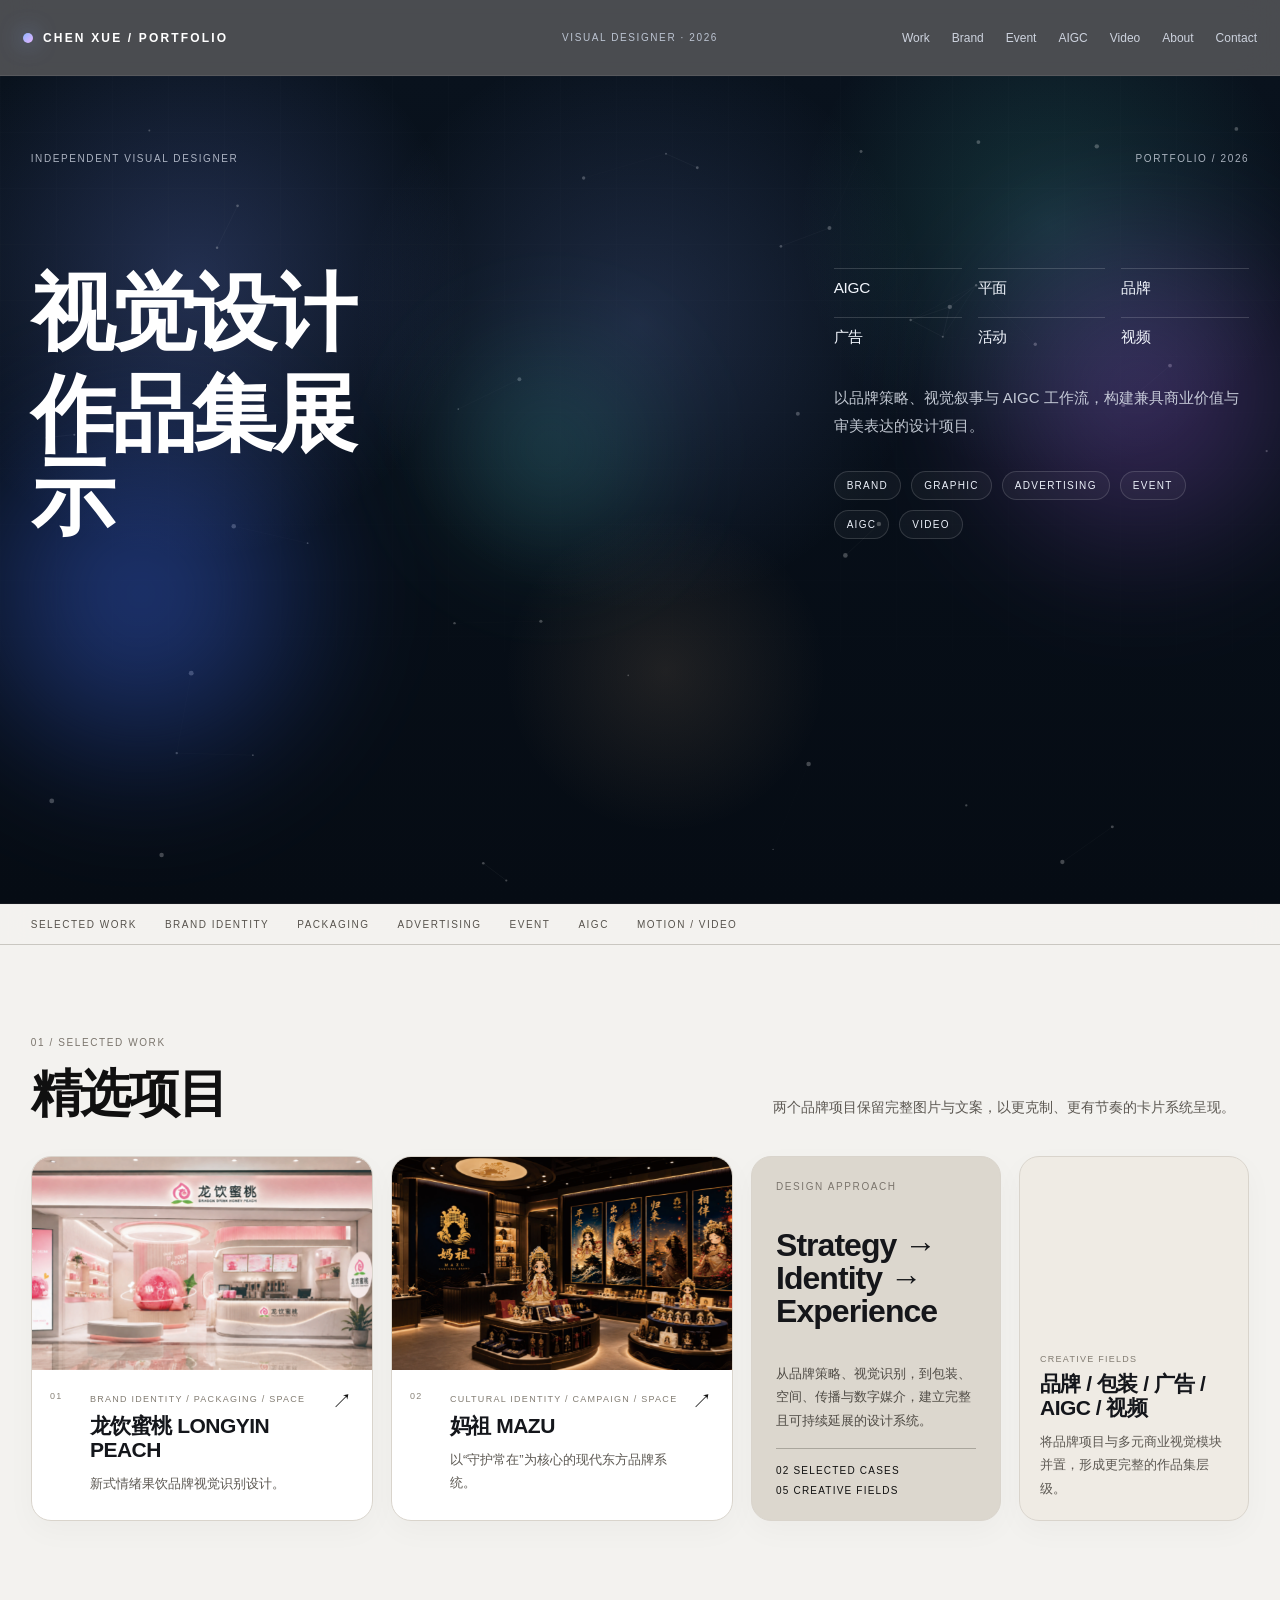
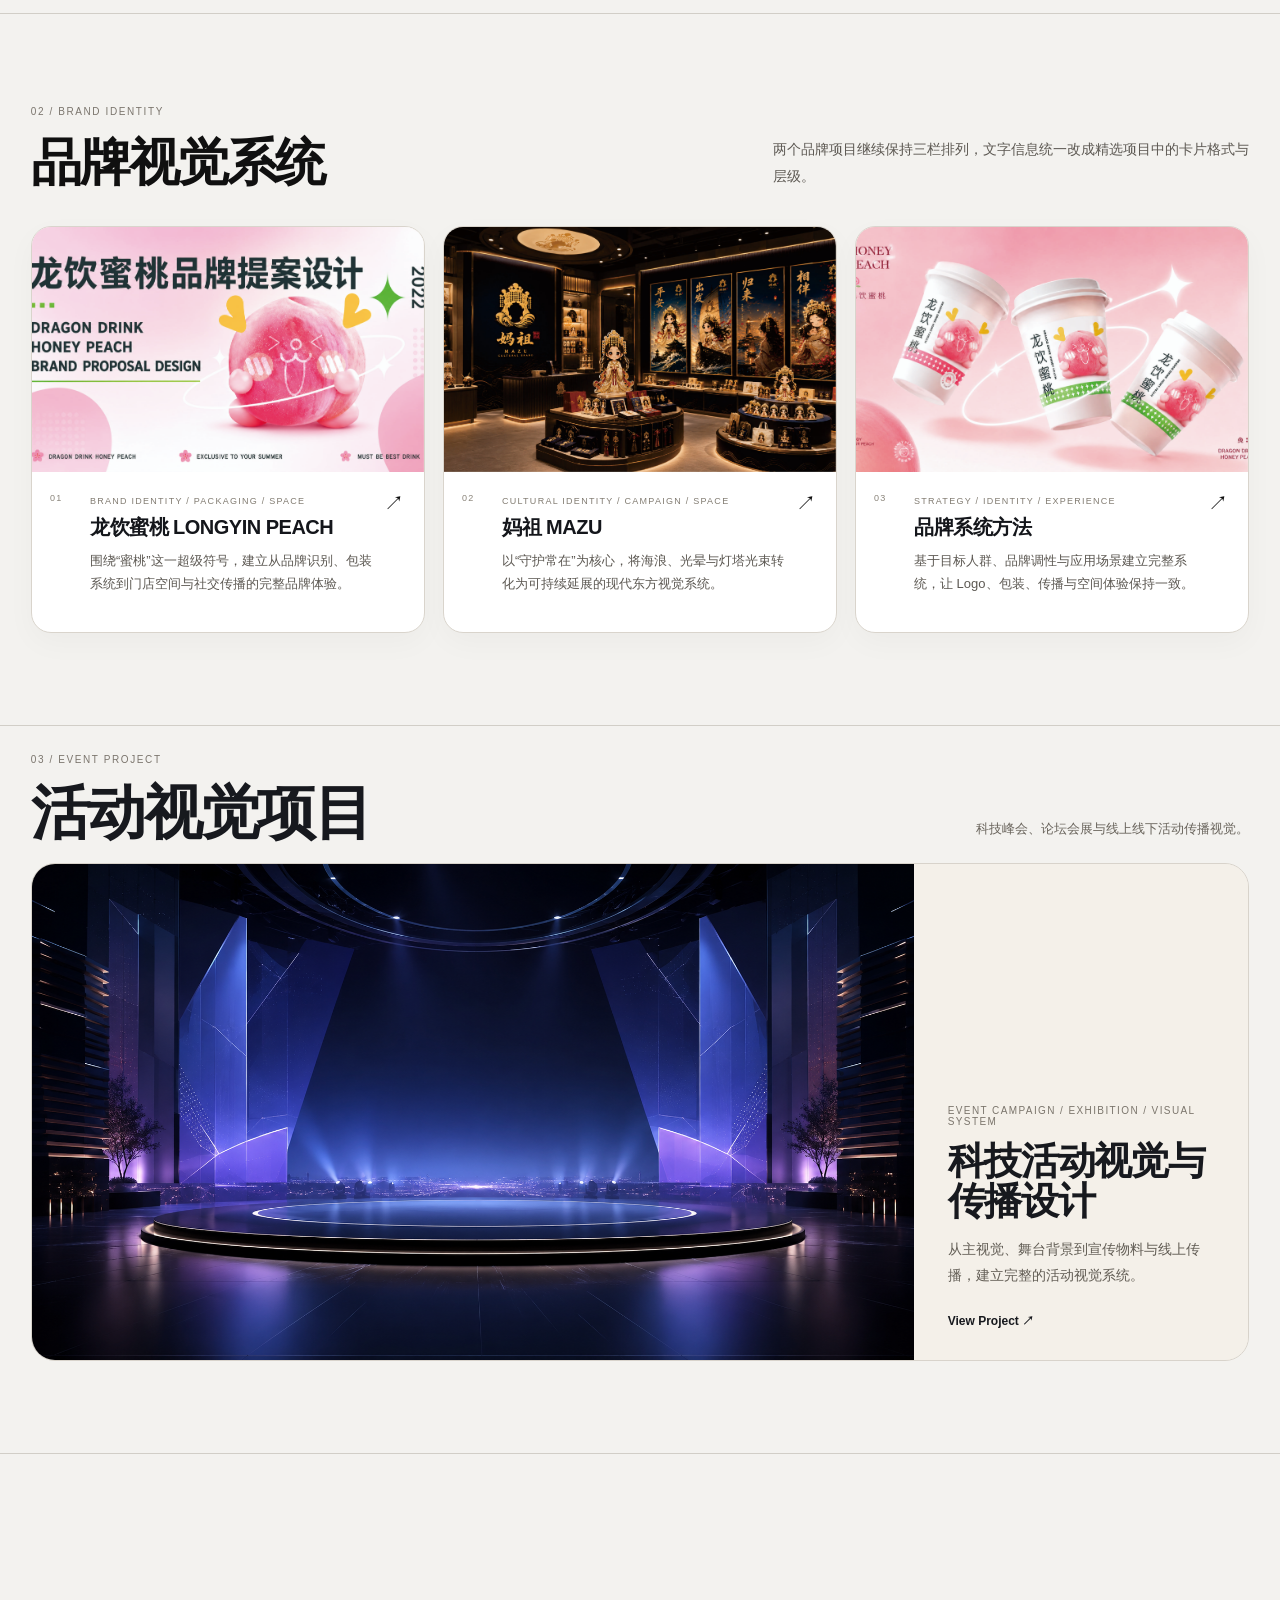
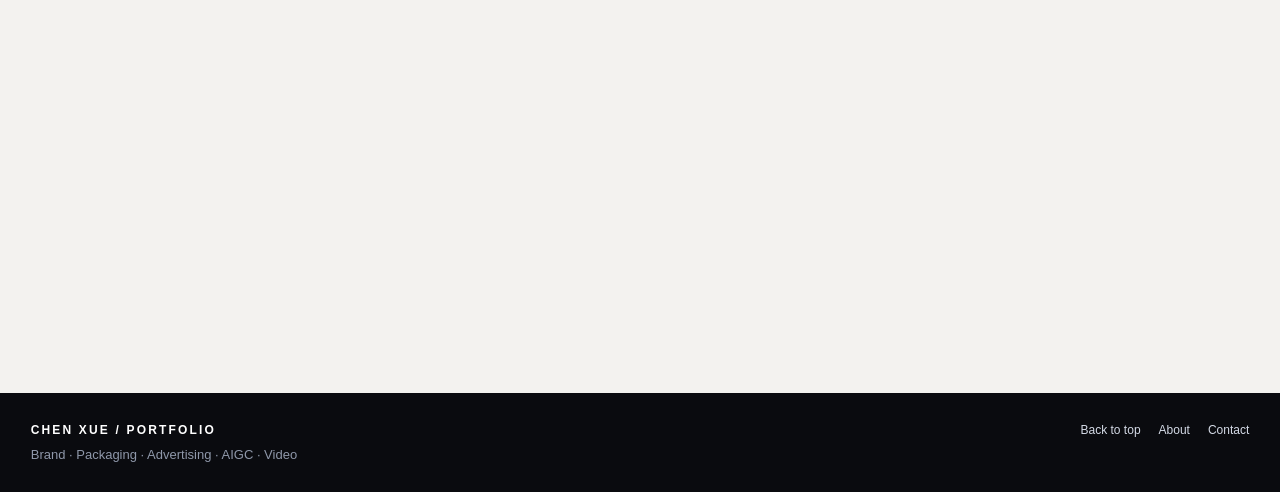
==== commit 540d6e07: "41" ====
--- a/index.html
+++ b/index.html
@@ -8,7 +8,7 @@
   <meta name="viewport" content="width=device-width,initial-scale=1">
   <meta name="description" content="陈雪视觉设计作品集，涵盖品牌、包装、广告、AIGC 与视频。">
   <title>CHEN XUE — Visual Design Portfolio</title>
-  <link rel="stylesheet" href="styles.css?v=38">
+  <link rel="stylesheet" href="styles.css?v=41">
 </head>
 <body class="home-page month-home">
   <div class="scroll-progress"></div>
@@ -92,8 +92,24 @@
       </div>
     </section>
 
+    <section class="month-section activity-row-section" id="event">
+      <div class="activity-row-heading reveal">
+        <div><span class="month-kicker">03 / Event Project</span><h2>活动视觉项目</h2></div>
+        <p>科技峰会、论坛会展与线上线下活动传播视觉。</p>
+      </div>
+      <a class="activity-row-card reveal" href="event-activity.html">
+        <div class="activity-row-media"><img src="assets/event/hero-tech-stage.png" alt="科技活动视觉与传播设计"></div>
+        <div class="activity-row-copy">
+          <span>Event Campaign / Exhibition / Visual System</span>
+          <h3>科技活动视觉与传播设计</h3>
+          <p>从主视觉、舞台背景到宣传物料与线上传播，建立完整的活动视觉系统。</p>
+          <b>View Project ↗</b>
+        </div>
+      </a>
+    </section>
+
     <section class="month-section" id="packaging">
-      <div class="month-heading reveal"><div><span class="month-kicker">03 / Packaging</span><h2>包装与应用</h2></div><p>用更轻的卡片尺寸与循环流动的展示带，呈现不同包装与消费触点，桌面端始终保持四张卡片的浏览节奏。</p></div>
+      <div class="month-heading reveal"><div><span class="month-kicker">04 / Packaging</span><h2>包装与应用</h2></div><p>用更轻的卡片尺寸与循环流动的展示带，呈现不同包装与消费触点，桌面端始终保持四张卡片的浏览节奏。</p></div>
       <div class="packaging-marquee reveal">
         <div class="packaging-track">
           <article class="month-card packaging-card"><div class="month-card-media ratio-portrait"><img src="assets/peach/11.jpg" alt="果饮包装系统"></div><div class="simple-card-copy"><span>Packaging / 01</span><h3>果饮包装系统</h3><p>纸杯、纸袋、外卖包装与品牌周边。</p></div></article>
@@ -114,7 +130,7 @@
     </section>
 
     <section class="month-section dark-month" id="advertising">
-      <div class="month-heading reveal"><div><span class="month-kicker">04 / Advertising</span><h2>广告与传播视觉</h2></div><p>保持 5 个展示卡片，并以轮播方式循环展示；卡片尺寸与间距统一参考你给的图示比例，不做过长过大的模块。</p></div>
+      <div class="month-heading reveal"><div><span class="month-kicker">05 / Advertising</span><h2>广告与传播视觉</h2></div><p>保持 5 个展示卡片，并以轮播方式循环展示；卡片尺寸与间距统一参考你给的图示比例，不做过长过大的模块。</p></div>
       <div class="advertising-marquee reveal">
         <div class="advertising-track">
           <article class="month-card dark-card advertising-card"><div class="month-card-media ratio-portrait placeholder-visual placeholder-ad"></div><div class="simple-card-copy"><span>Campaign / 01</span><h3>商业主视觉</h3><p>品牌活动、节日传播与电商 KV。</p></div></article>
@@ -129,27 +145,6 @@
           <article class="month-card dark-card advertising-card" aria-hidden="true"><div class="month-card-media ratio-portrait"><img src="assets/maizu/mazu-10-flat-v26.png" alt="妈祖主视觉"></div><div class="simple-card-copy"><span>Key Visual / 04</span><h3>文化传播主视觉</h3><p>主视觉、活动传播与展示画面。</p></div></article>
           <article class="month-card dark-card advertising-card" aria-hidden="true"><div class="month-card-media ratio-portrait"><img src="assets/peach/19.jpg" alt="龙饮蜜桃广告视觉"></div><div class="simple-card-copy"><span>Brand Poster / 05</span><h3>活动宣传海报</h3><p>围绕品牌情绪感与场景体验建立主视觉。</p></div></article>
         </div>
-      </div>
-    </section>
-
-    <section class="month-section" id="event">
-      <div class="month-heading reveal"><div><span class="month-kicker">05 / Event</span><h2>活动视觉与落地物料</h2></div><p>基于你新上传的活动项目，新增一个活动展示模块，涵盖会展主视觉、论坛活动、主题宣传与线上线下延展物料。</p></div>
-      <div class="event-grid reveal">
-        <a class="month-card event-feature-card" href="event-activity.html">
-          <div class="month-card-media"><img src="assets/event/2.jpg" alt="活动主视觉"></div>
-          <div class="month-card-body"><div class="month-card-no">01</div><div><span>Event Campaign / Exhibition / KV</span><h3>活动主视觉系统</h3><p>论坛活动主画面、舞台背景与会展传播视觉。</p></div><b>↗</b></div>
-        </a>
-        <article class="month-card event-sub-card">
-          <div class="month-card-media ratio-portrait"><img src="assets/event/7.jpg" alt="活动车身应用"></div>
-          <div class="simple-card-copy"><span>Offline Application</span><h3>车身与线下延展</h3><p>将活动视觉延展至公交车身、地推与公共传播场景。</p></div>
-        </article>
-        <article class="month-card event-sub-card">
-          <div class="month-card-media ratio-portrait"><img src="assets/event/11.jpg" alt="活动电商传播"></div>
-          <div class="simple-card-copy"><span>Promotion Visual</span><h3>直播与促销传播</h3><p>面向电商活动与直播场景的高转化传播画面。</p></div>
-        </article>
-        <article class="month-card month-card-note">
-          <div class="month-card-note-inner"><span class="month-kicker">Project Notes</span><h3>Event → Campaign → Application</h3><p>从主视觉设定到物料落地，再到社交互动与促销转化，形成多场景活动传播链路。</p><div class="note-index"><span>14 Activity Visuals</span><span>Online / Offline</span></div></div>
-        </article>
       </div>
     </section>
 
@@ -174,6 +169,6 @@
   </main>
 
   <footer class="site-footer month-footer"><div><strong>CHEN XUE / PORTFOLIO</strong><p>Brand · Packaging · Advertising · AIGC · Video</p></div><div class="footer-nav"><a href="#top">Back to top</a><a href="about.html">About</a><a href="contact.html">Contact</a></div></footer>
-  <script src="script.js?v=38"></script>
+  <script src="script.js?v=41"></script>
 </body>
 </html>
--- a/styles.css
+++ b/styles.css
@@ -1513,3 +1513,46 @@
     max-width: 100% !important;
   }
 }
+
+
+/* ===== v39 event transparent frames ===== */
+.event-project .info-section,
+.event-project .cluster-card,
+.event-project .cluster-copy,
+.event-project .info-image,
+.event-project .text-card{
+  background:transparent!important;
+  box-shadow:none!important;
+}
+.event-project .info-section,
+.event-project .cluster-card,
+.event-project .text-card{
+  border-color:rgba(255,255,255,.12)!important;
+}
+.event-project .info-image img,
+.event-project .cluster-card img{
+  background:transparent!important;
+}
+
+
+/* ===== v40 single-row event project below brand section ===== */
+.activity-row-section{padding-top:28px!important}
+.activity-row-heading{display:flex;justify-content:space-between;gap:28px;align-items:end;margin-bottom:22px}
+.activity-row-heading h2{margin:8px 0 0;font-size:clamp(36px,4.6vw,70px);line-height:.95;letter-spacing:-.04em;color:#17191e}
+.activity-row-heading p{margin:0;max-width:430px;font-size:13px;line-height:1.8;color:#69645c}
+.activity-row-card{display:grid;grid-template-columns:minmax(0,1.45fr) minmax(320px,.55fr);min-height:430px;border:1px solid #d8d3cb;border-radius:24px;overflow:hidden;background:#f4f0e9;transition:transform .45s ease,box-shadow .45s ease}
+.activity-row-card:hover{transform:translateY(-4px);box-shadow:0 24px 60px rgba(18,20,26,.12)}
+.activity-row-media{min-height:430px;overflow:hidden;background:#080b12}
+.activity-row-media img{width:100%;height:100%;object-fit:cover;transition:transform .8s ease}
+.activity-row-card:hover .activity-row-media img{transform:scale(1.02)}
+.activity-row-copy{padding:34px 34px 30px;display:flex;flex-direction:column;justify-content:flex-end;background:#f4f0e9}
+.activity-row-copy span{font-size:10px;letter-spacing:.14em;text-transform:uppercase;color:#7b756c}
+.activity-row-copy h3{font-size:clamp(28px,3vw,46px);line-height:1.05;letter-spacing:-.035em;margin:14px 0 16px;color:#17191e}
+.activity-row-copy p{font-size:14px;line-height:1.85;color:#625d55;margin:0 0 24px}
+.activity-row-copy b{font-size:12px;font-weight:600;color:#17191e}
+@media(max-width:900px){
+  .activity-row-heading{display:block}.activity-row-heading p{margin-top:12px}
+  .activity-row-card{grid-template-columns:1fr;min-height:0}
+  .activity-row-media{min-height:260px}
+  .activity-row-copy{padding:24px 20px 26px}
+}
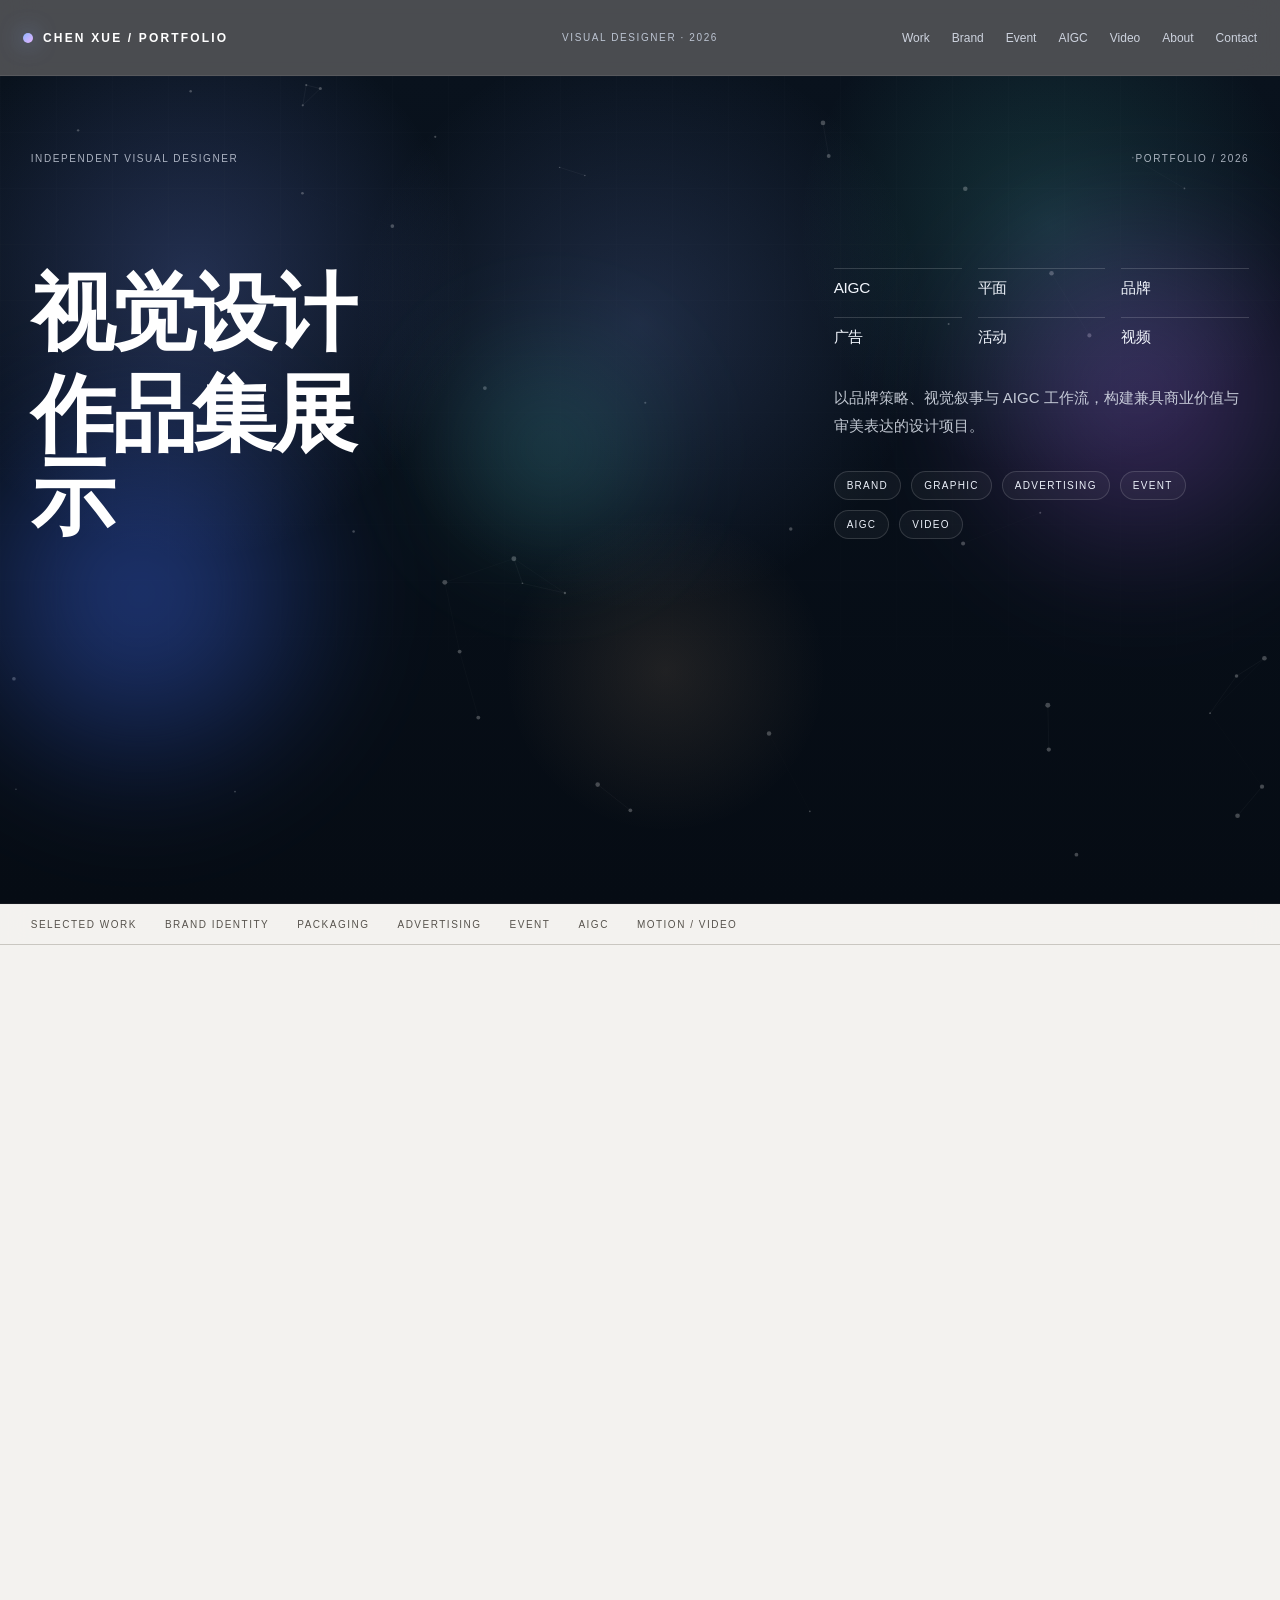
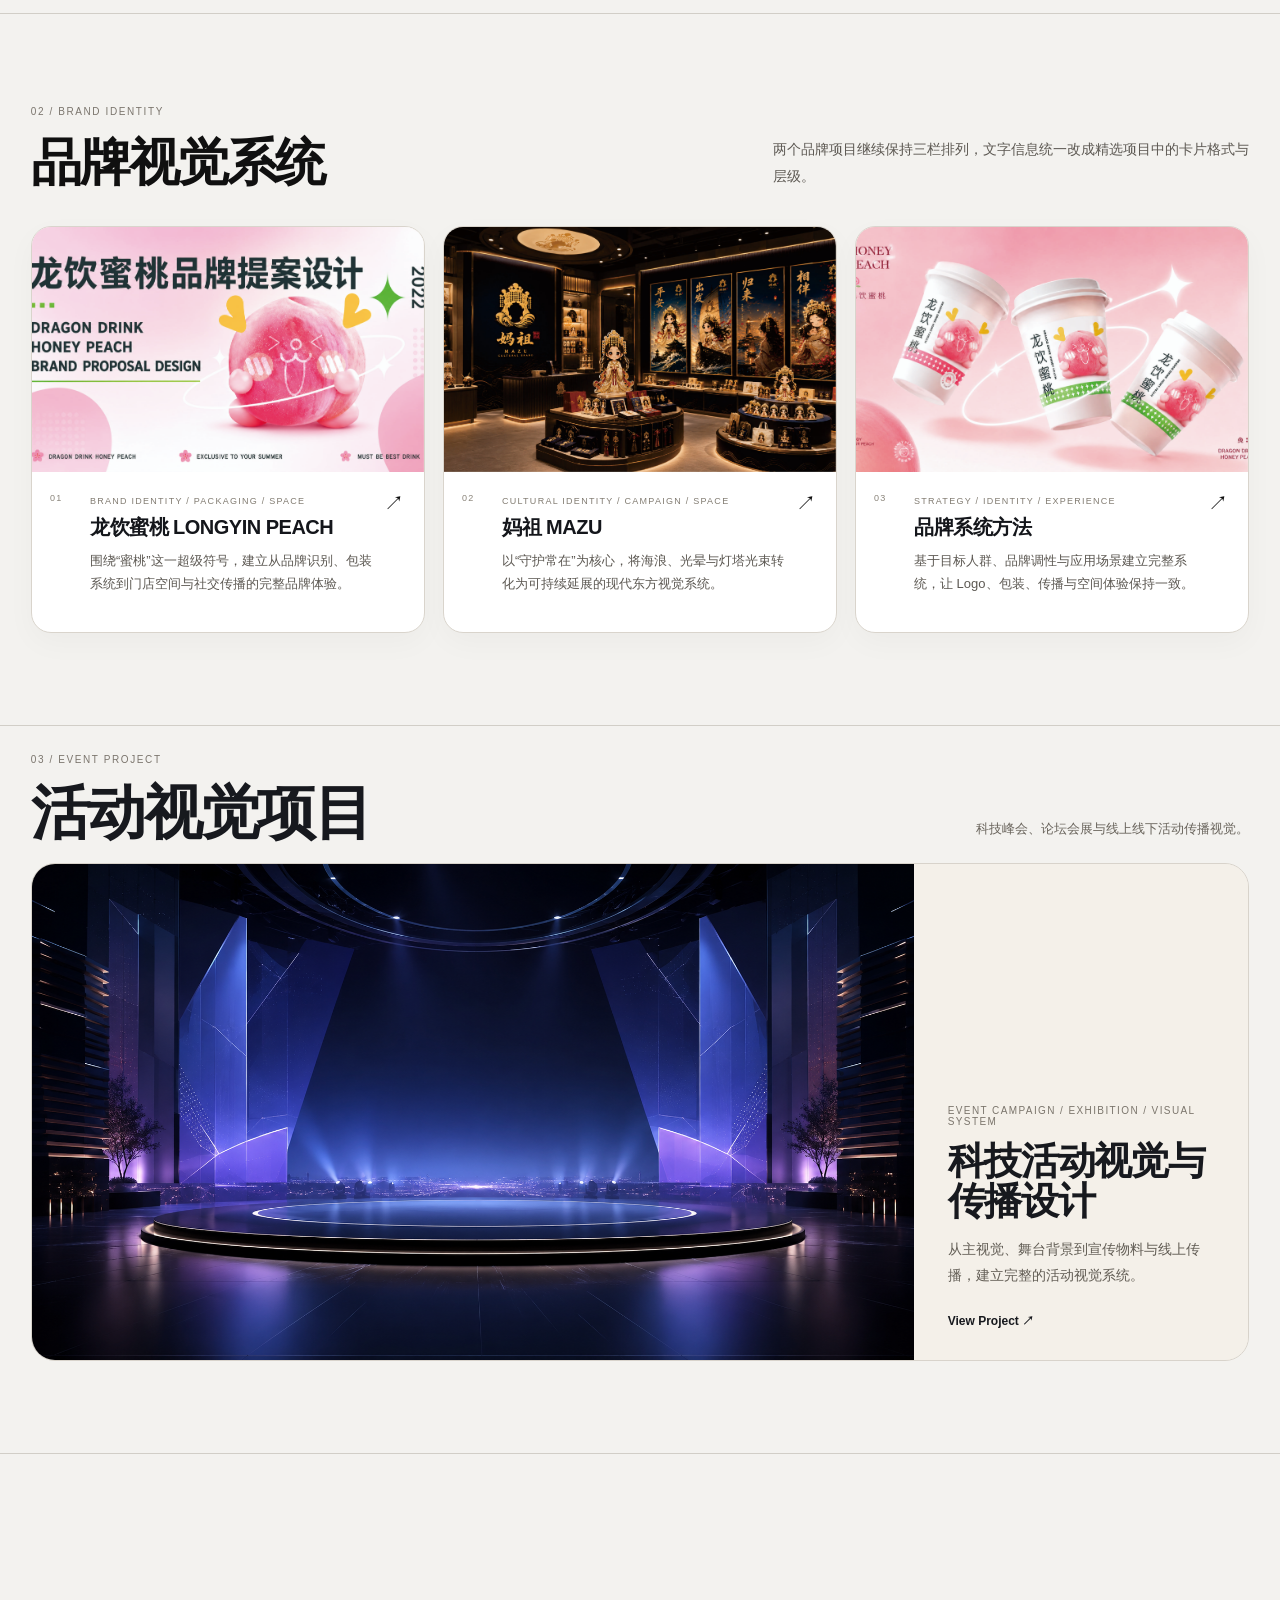
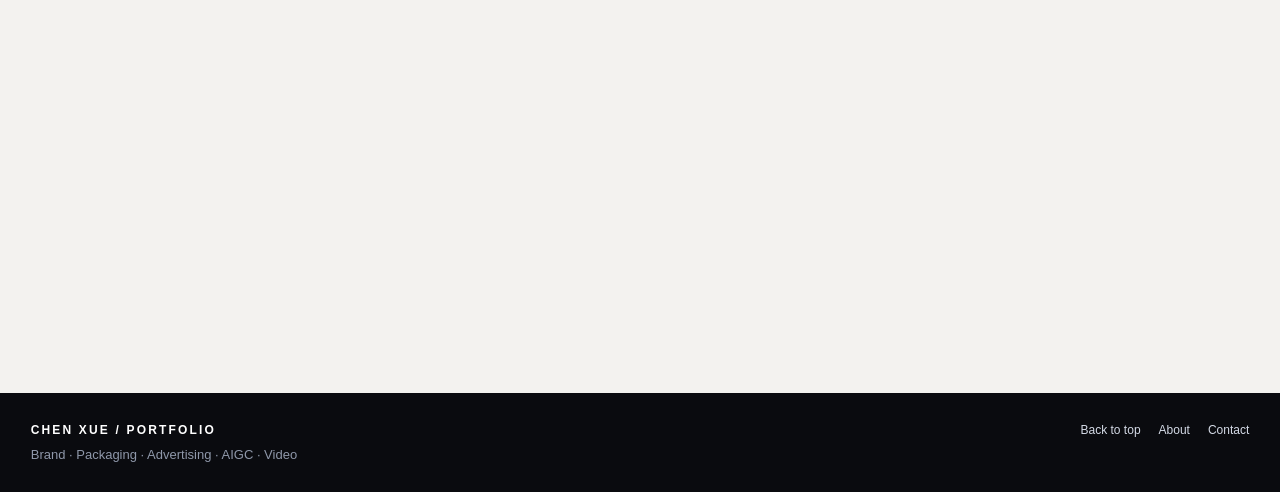
==== commit cee5777f: "42" ====
--- a/index.html
+++ b/index.html
@@ -8,7 +8,7 @@
   <meta name="viewport" content="width=device-width,initial-scale=1">
   <meta name="description" content="陈雪视觉设计作品集，涵盖品牌、包装、广告、AIGC 与视频。">
   <title>CHEN XUE — Visual Design Portfolio</title>
-  <link rel="stylesheet" href="styles.css?v=41">
+  <link rel="stylesheet" href="styles.css?v=42">
 </head>
 <body class="home-page month-home">
   <div class="scroll-progress"></div>
@@ -169,6 +169,6 @@
   </main>
 
   <footer class="site-footer month-footer"><div><strong>CHEN XUE / PORTFOLIO</strong><p>Brand · Packaging · Advertising · AIGC · Video</p></div><div class="footer-nav"><a href="#top">Back to top</a><a href="about.html">About</a><a href="contact.html">Contact</a></div></footer>
-  <script src="script.js?v=41"></script>
+  <script src="script.js?v=42"></script>
 </body>
 </html>
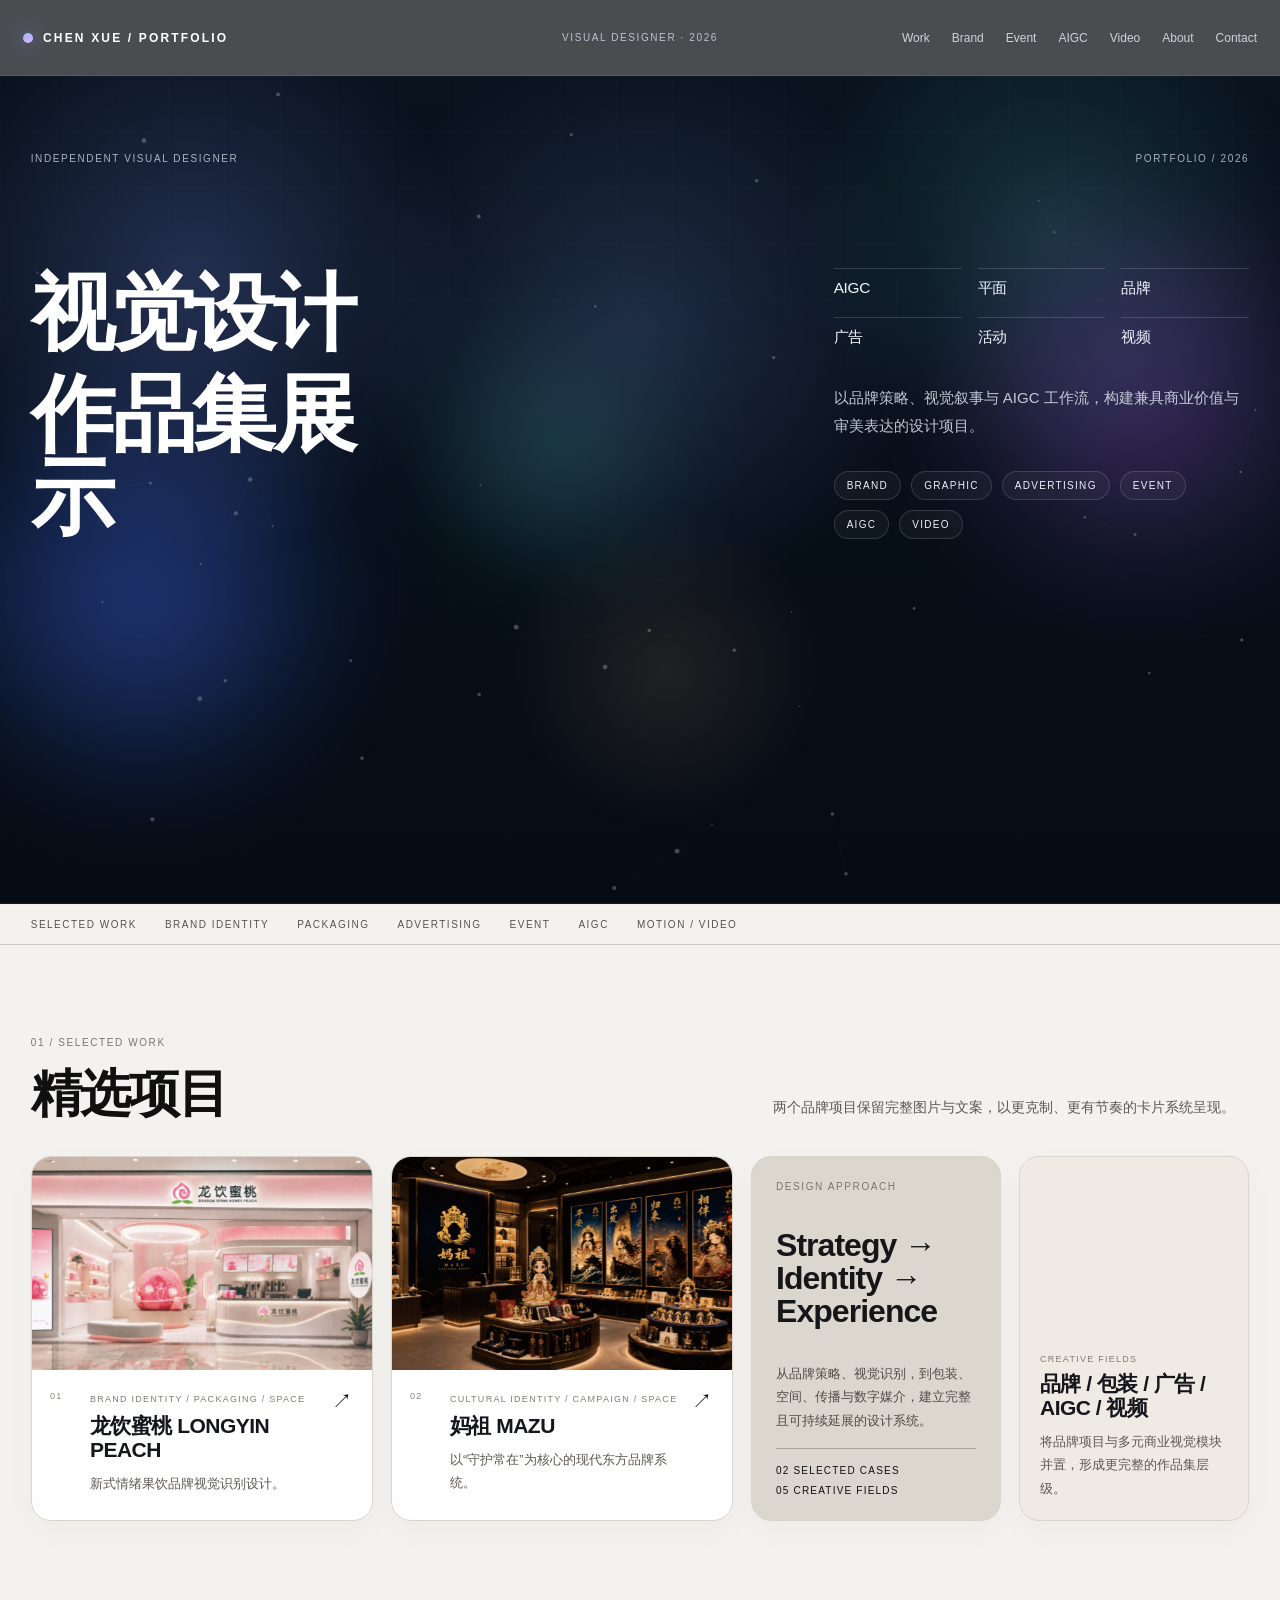
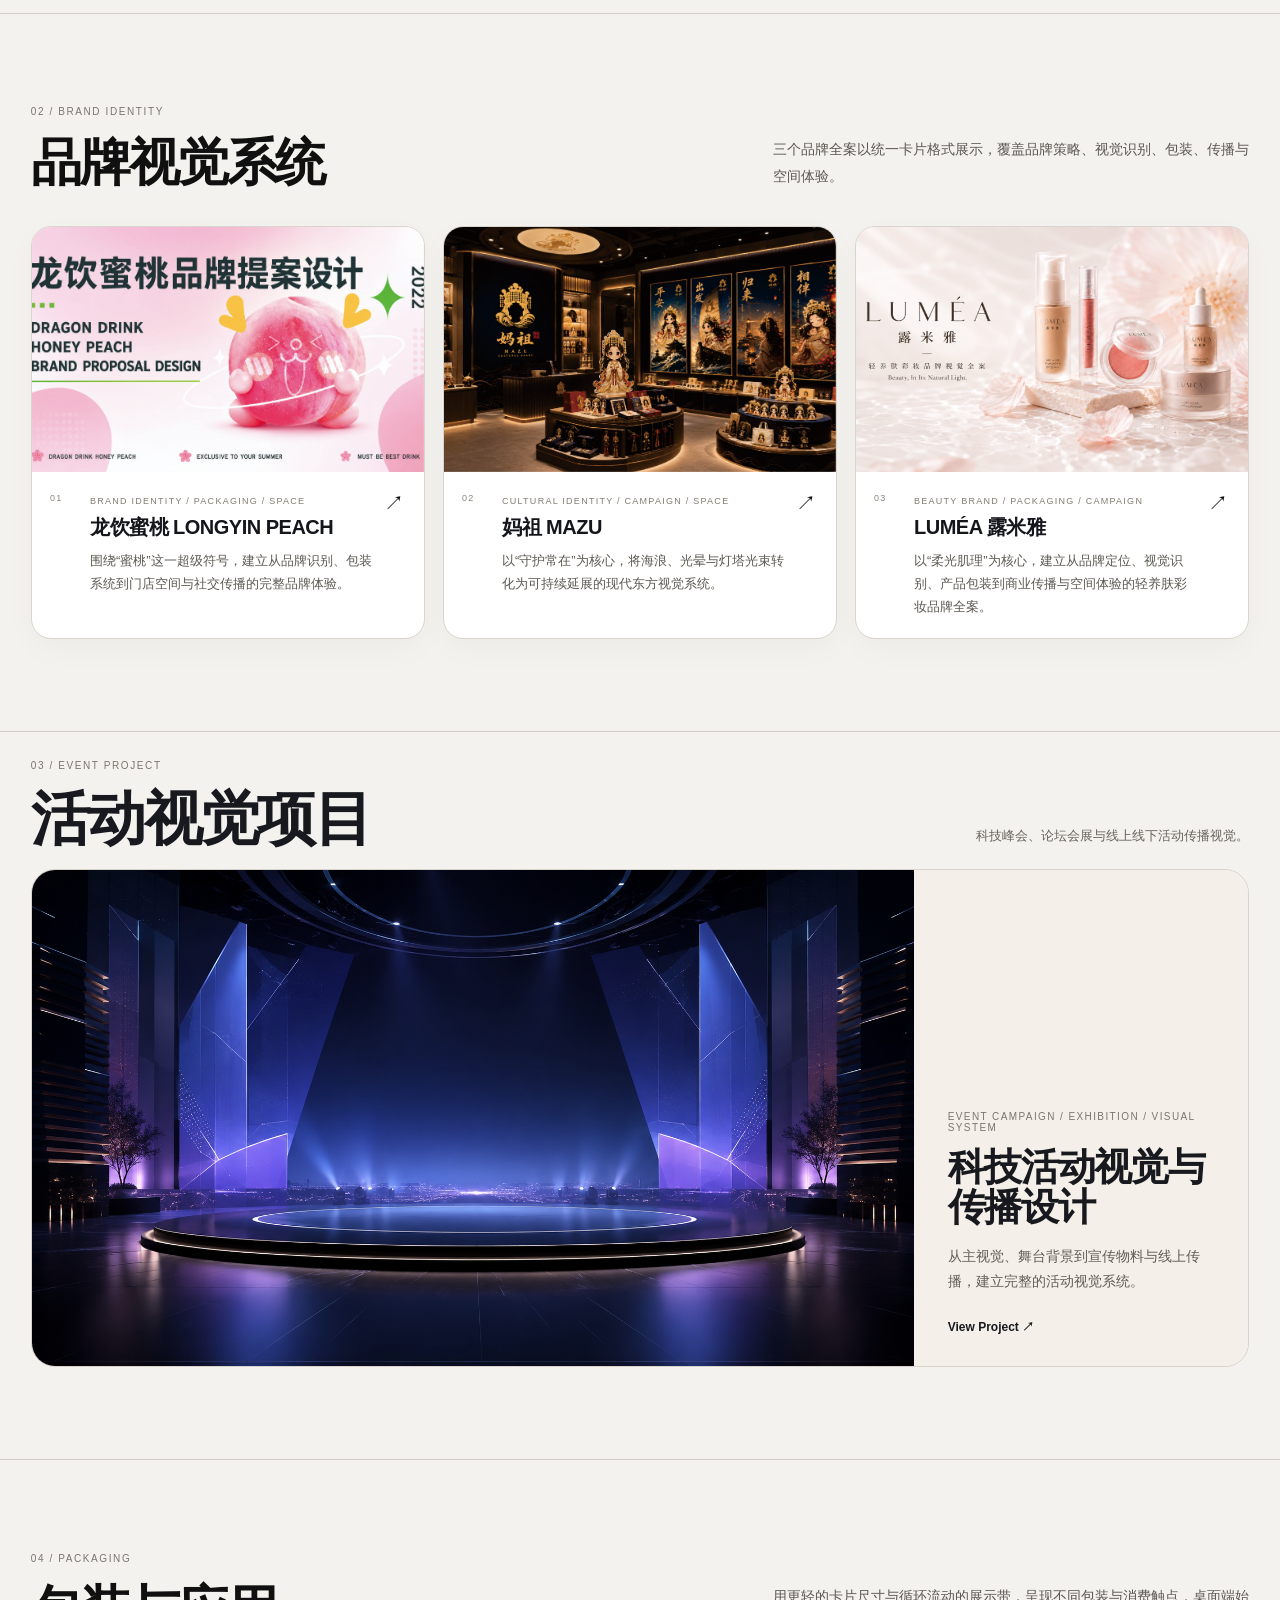
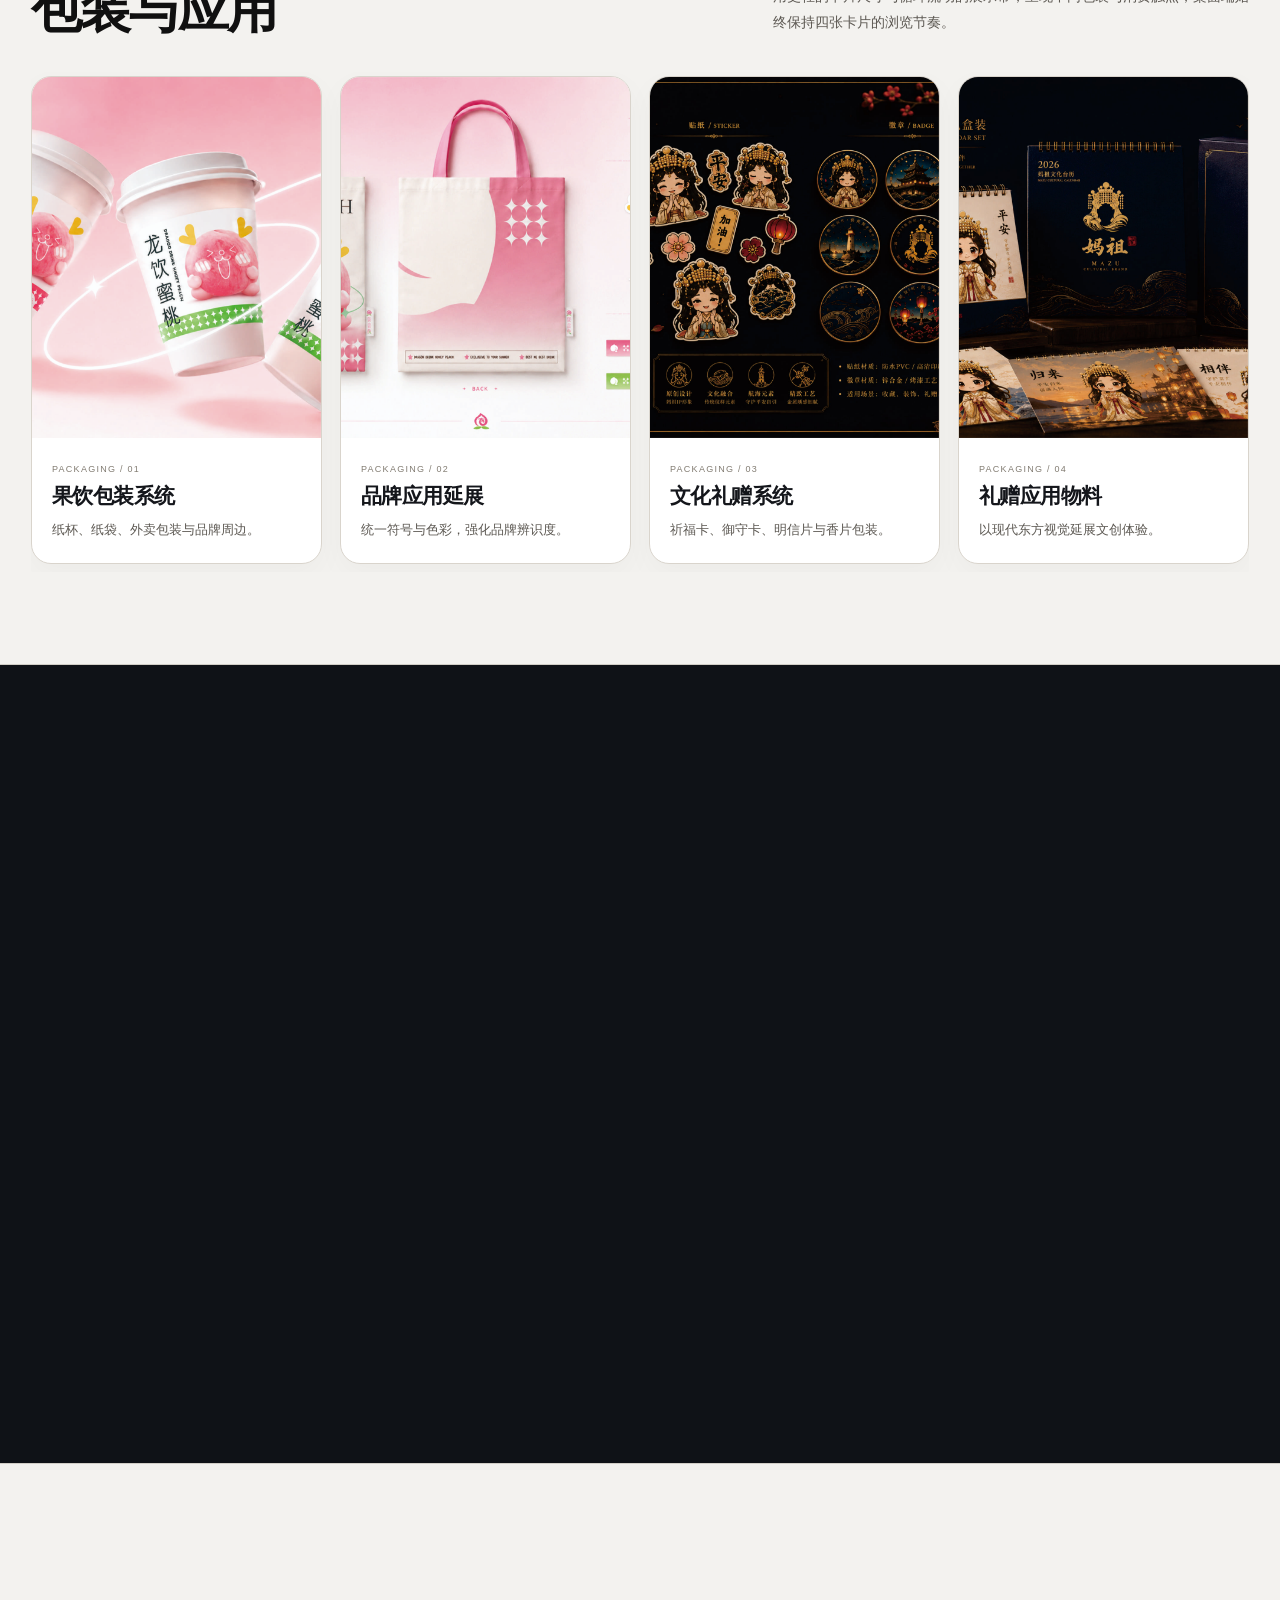
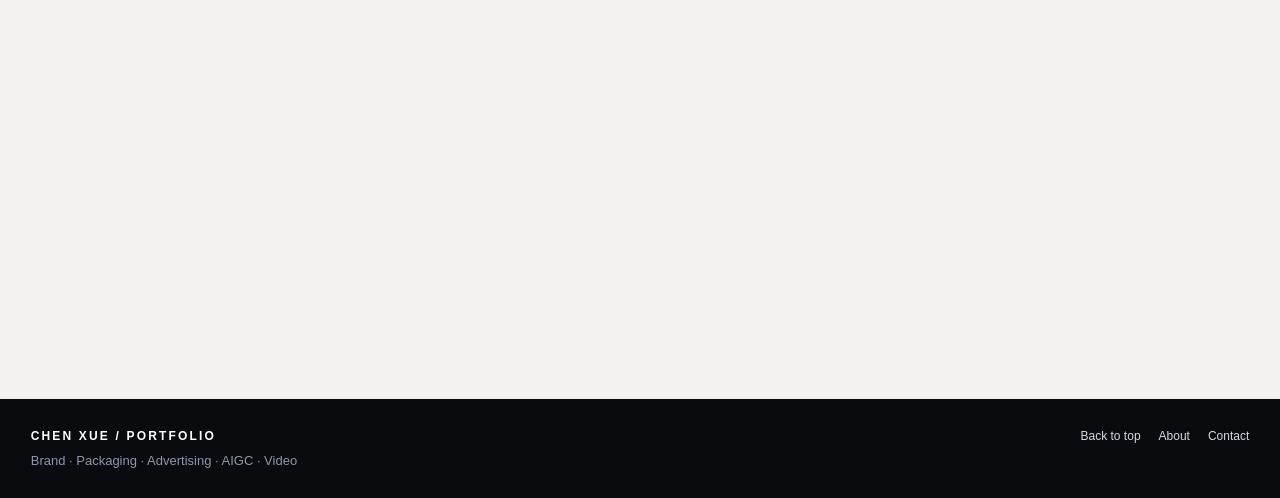
==== commit 0fcfc814: "43" ====
--- a/index.html
+++ b/index.html
@@ -8,7 +8,7 @@
   <meta name="viewport" content="width=device-width,initial-scale=1">
   <meta name="description" content="陈雪视觉设计作品集，涵盖品牌、包装、广告、AIGC 与视频。">
   <title>CHEN XUE — Visual Design Portfolio</title>
-  <link rel="stylesheet" href="styles.css?v=42">
+  <link rel="stylesheet" href="styles.css?v=43">
 </head>
 <body class="home-page month-home">
   <div class="scroll-progress"></div>
@@ -73,7 +73,7 @@
     </section>
 
     <section class="month-section" id="brand">
-      <div class="month-heading reveal"><div><span class="month-kicker">02 / Brand Identity</span><h2>品牌视觉系统</h2></div><p>两个品牌项目继续保持三栏排列，文字信息统一改成精选项目中的卡片格式与层级。</p></div>
+      <div class="month-heading reveal"><div><span class="month-kicker">02 / Brand Identity</span><h2>品牌视觉系统</h2></div><p>三个品牌全案以统一卡片格式展示，覆盖品牌策略、视觉识别、包装、传播与空间体验。</p></div>
       <div class="brand-article-grid brand-card-grid">
         <a class="month-card brand-project-card reveal" href="longyin-peach.html">
           <div class="month-card-media"><img src="assets/peach/1.jpg" alt="龙饮蜜桃品牌提案"></div>
@@ -85,10 +85,10 @@
           <div class="month-card-body"><div class="month-card-no">02</div><div><span>Cultural Identity / Campaign / Space</span><h3>妈祖 MAZU</h3><p>以“守护常在”为核心，将海浪、光晕与灯塔光束转化为可持续延展的现代东方视觉系统。</p></div><b>↗</b></div>
         </a>
 
-        <article class="month-card brand-project-card reveal">
-          <div class="month-card-media"><img src="assets/peach/11.jpg" alt="品牌应用展示"></div>
-          <div class="month-card-body"><div class="month-card-no">03</div><div><span>Strategy / Identity / Experience</span><h3>品牌系统方法</h3><p>基于目标人群、品牌调性与应用场景建立完整系统，让 Logo、包装、传播与空间体验保持一致。</p></div><b>↗</b></div>
-        </article>
+        <a class="month-card brand-project-card reveal" href="lumea.html">
+          <div class="month-card-media"><img src="assets/lumea/主视觉.png" alt="LUMÉA 露米雅品牌主视觉"></div>
+          <div class="month-card-body"><div class="month-card-no">03</div><div><span>Beauty Brand / Packaging / Campaign</span><h3>LUMÉA 露米雅</h3><p>以“柔光肌理”为核心，建立从品牌定位、视觉识别、产品包装到商业传播与空间体验的轻养肤彩妆品牌全案。</p></div><b>↗</b></div>
+        </a>
       </div>
     </section>
 
@@ -169,6 +169,6 @@
   </main>
 
   <footer class="site-footer month-footer"><div><strong>CHEN XUE / PORTFOLIO</strong><p>Brand · Packaging · Advertising · AIGC · Video</p></div><div class="footer-nav"><a href="#top">Back to top</a><a href="about.html">About</a><a href="contact.html">Contact</a></div></footer>
-  <script src="script.js?v=42"></script>
+  <script src="script.js?v=43"></script>
 </body>
 </html>
--- a/styles.css
+++ b/styles.css
@@ -1556,3 +1556,12 @@
   .activity-row-media{min-height:260px}
   .activity-row-copy{padding:24px 20px 26px}
 }
+
+/* LUMEA / v43 */
+.lumea-project .project-hero,.lumea-project .info-image,.lumea-project .cluster-card{background:#f7f3ee}
+.lumea-project img{filter:none!important;mix-blend-mode:normal!important;opacity:1!important}
+.lumea-project .info-image img,.lumea-project .cluster-card img{object-fit:contain;background:#f7f3ee}
+.lumea-project .info-section{border-color:rgba(232,201,198,.18)}
+.lumea-gallery .cluster-card{min-height:260px}
+.lumea-summary{padding-top:40px;padding-bottom:100px}
+@media(max-width:820px){.lumea-gallery .cluster-card{min-height:200px}}
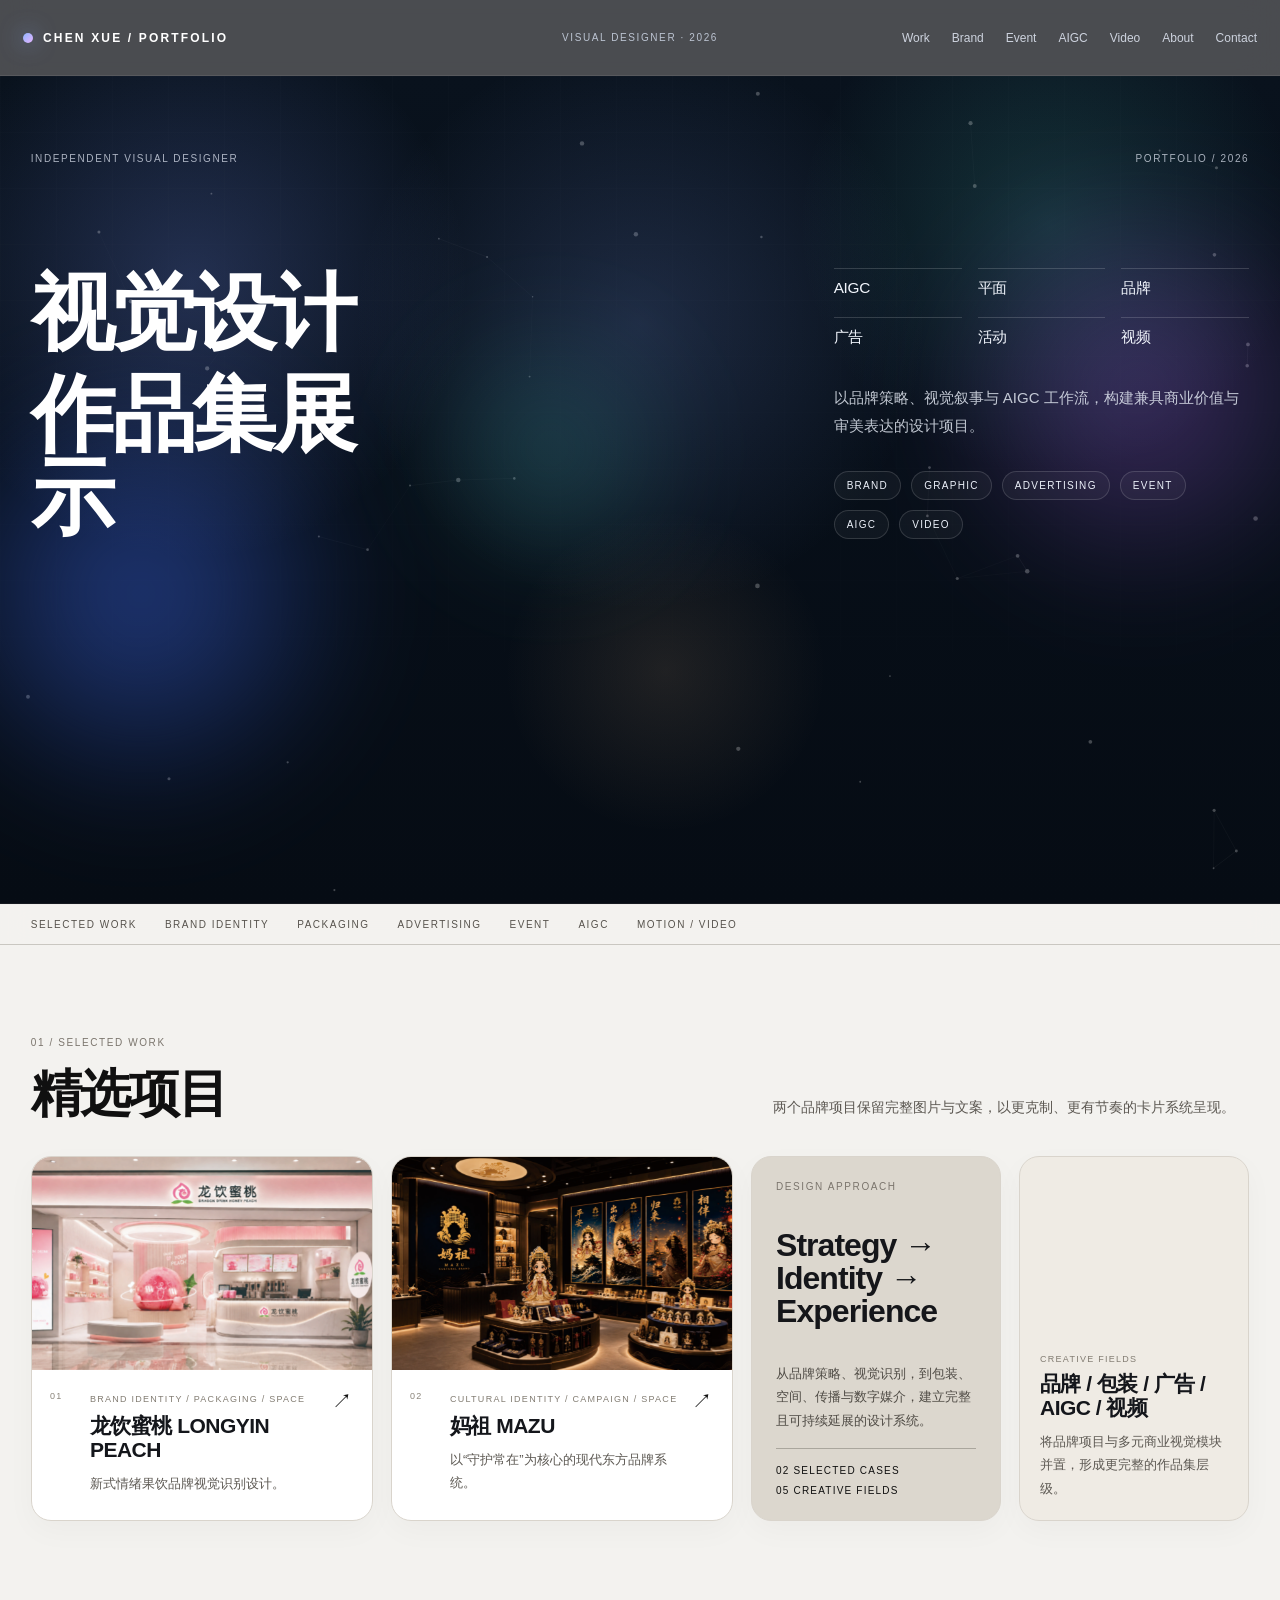
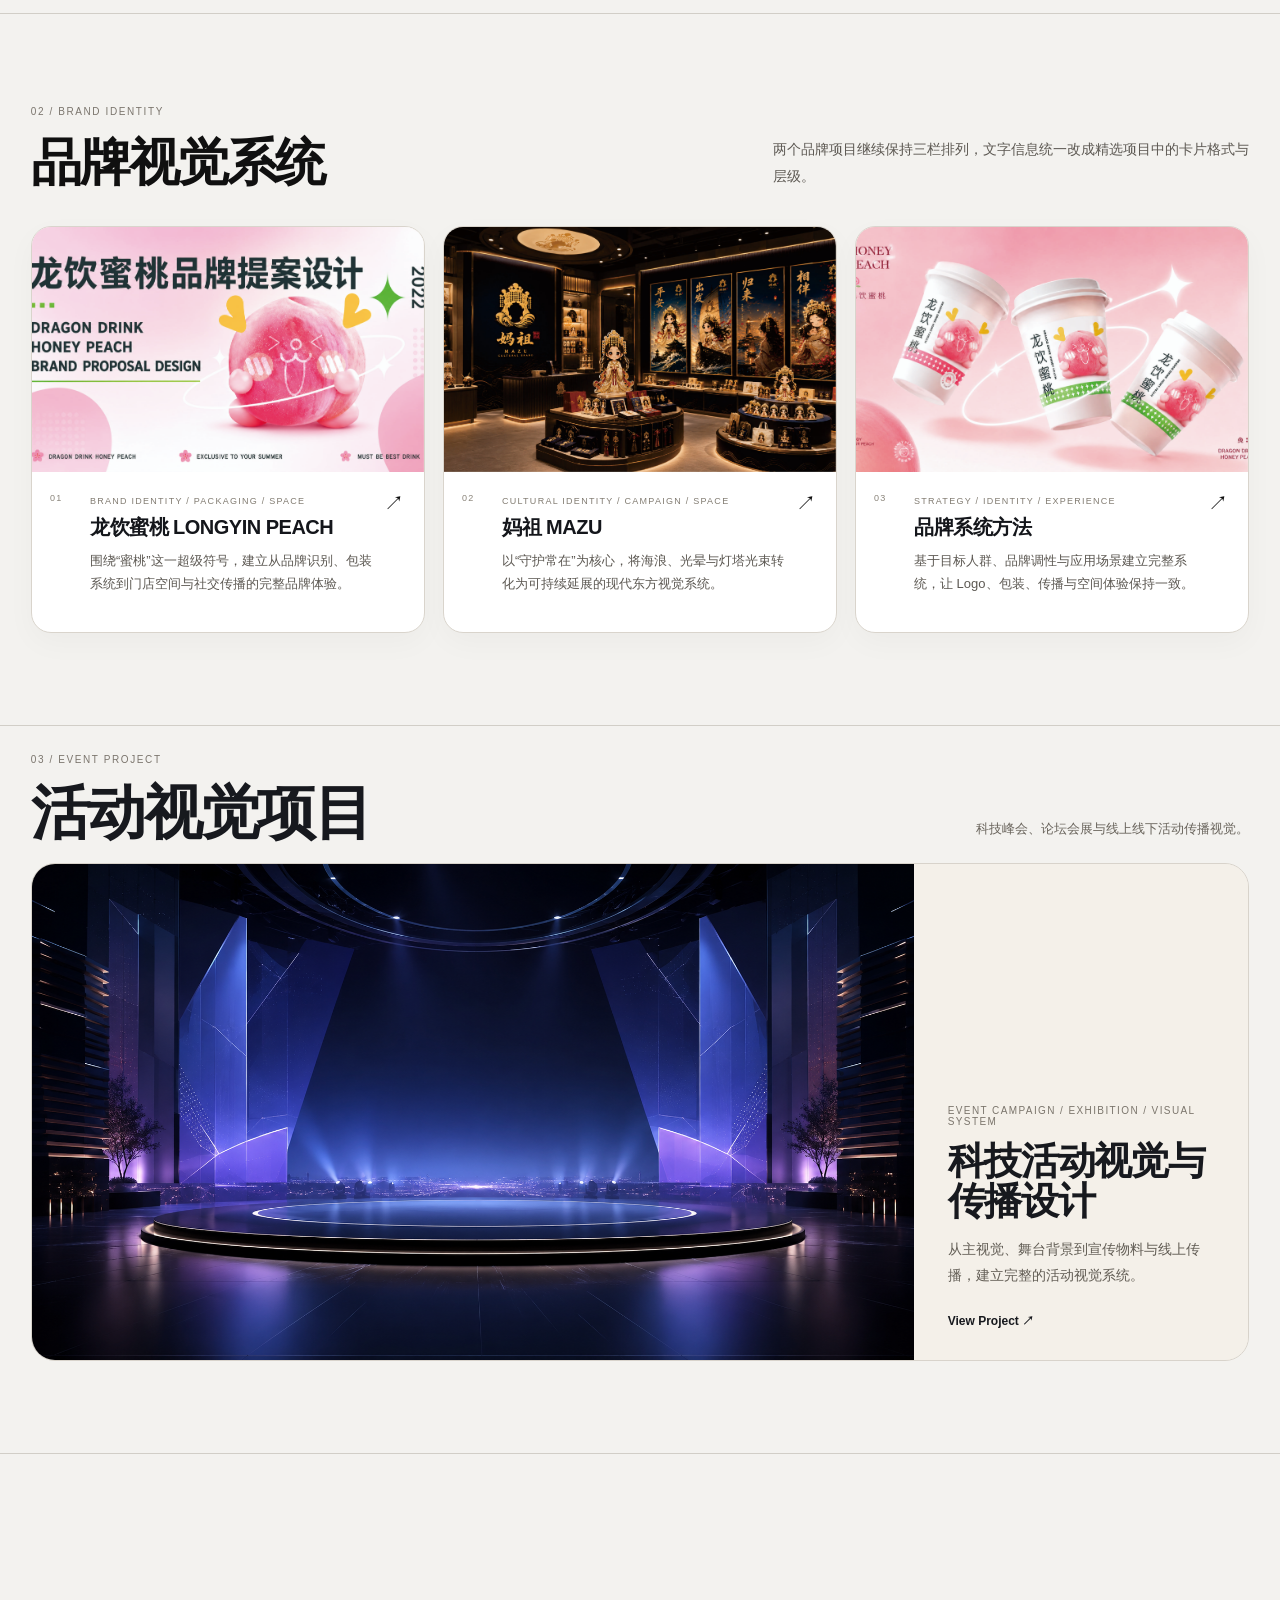
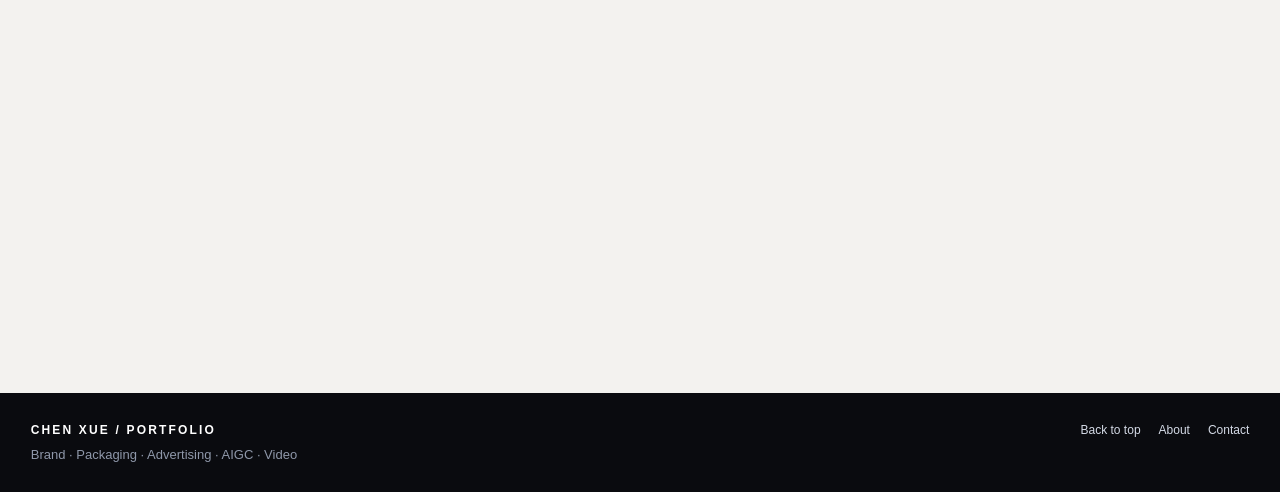
==== commit b5d726e1: "42" ====
--- a/index.html
+++ b/index.html
@@ -8,7 +8,7 @@
   <meta name="viewport" content="width=device-width,initial-scale=1">
   <meta name="description" content="陈雪视觉设计作品集，涵盖品牌、包装、广告、AIGC 与视频。">
   <title>CHEN XUE — Visual Design Portfolio</title>
-  <link rel="stylesheet" href="styles.css?v=43">
+  <link rel="stylesheet" href="styles.css?v=42">
 </head>
 <body class="home-page month-home">
   <div class="scroll-progress"></div>
@@ -73,7 +73,7 @@
     </section>
 
     <section class="month-section" id="brand">
-      <div class="month-heading reveal"><div><span class="month-kicker">02 / Brand Identity</span><h2>品牌视觉系统</h2></div><p>三个品牌全案以统一卡片格式展示，覆盖品牌策略、视觉识别、包装、传播与空间体验。</p></div>
+      <div class="month-heading reveal"><div><span class="month-kicker">02 / Brand Identity</span><h2>品牌视觉系统</h2></div><p>两个品牌项目继续保持三栏排列，文字信息统一改成精选项目中的卡片格式与层级。</p></div>
       <div class="brand-article-grid brand-card-grid">
         <a class="month-card brand-project-card reveal" href="longyin-peach.html">
           <div class="month-card-media"><img src="assets/peach/1.jpg" alt="龙饮蜜桃品牌提案"></div>
@@ -85,10 +85,10 @@
           <div class="month-card-body"><div class="month-card-no">02</div><div><span>Cultural Identity / Campaign / Space</span><h3>妈祖 MAZU</h3><p>以“守护常在”为核心，将海浪、光晕与灯塔光束转化为可持续延展的现代东方视觉系统。</p></div><b>↗</b></div>
         </a>
 
-        <a class="month-card brand-project-card reveal" href="lumea.html">
-          <div class="month-card-media"><img src="assets/lumea/主视觉.png" alt="LUMÉA 露米雅品牌主视觉"></div>
-          <div class="month-card-body"><div class="month-card-no">03</div><div><span>Beauty Brand / Packaging / Campaign</span><h3>LUMÉA 露米雅</h3><p>以“柔光肌理”为核心，建立从品牌定位、视觉识别、产品包装到商业传播与空间体验的轻养肤彩妆品牌全案。</p></div><b>↗</b></div>
-        </a>
+        <article class="month-card brand-project-card reveal">
+          <div class="month-card-media"><img src="assets/peach/11.jpg" alt="品牌应用展示"></div>
+          <div class="month-card-body"><div class="month-card-no">03</div><div><span>Strategy / Identity / Experience</span><h3>品牌系统方法</h3><p>基于目标人群、品牌调性与应用场景建立完整系统，让 Logo、包装、传播与空间体验保持一致。</p></div><b>↗</b></div>
+        </article>
       </div>
     </section>
 
@@ -169,6 +169,6 @@
   </main>
 
   <footer class="site-footer month-footer"><div><strong>CHEN XUE / PORTFOLIO</strong><p>Brand · Packaging · Advertising · AIGC · Video</p></div><div class="footer-nav"><a href="#top">Back to top</a><a href="about.html">About</a><a href="contact.html">Contact</a></div></footer>
-  <script src="script.js?v=43"></script>
+  <script src="script.js?v=42"></script>
 </body>
 </html>
--- a/styles.css
+++ b/styles.css
@@ -1556,12 +1556,3 @@
   .activity-row-media{min-height:260px}
   .activity-row-copy{padding:24px 20px 26px}
 }
-
-/* LUMEA / v43 */
-.lumea-project .project-hero,.lumea-project .info-image,.lumea-project .cluster-card{background:#f7f3ee}
-.lumea-project img{filter:none!important;mix-blend-mode:normal!important;opacity:1!important}
-.lumea-project .info-image img,.lumea-project .cluster-card img{object-fit:contain;background:#f7f3ee}
-.lumea-project .info-section{border-color:rgba(232,201,198,.18)}
-.lumea-gallery .cluster-card{min-height:260px}
-.lumea-summary{padding-top:40px;padding-bottom:100px}
-@media(max-width:820px){.lumea-gallery .cluster-card{min-height:200px}}
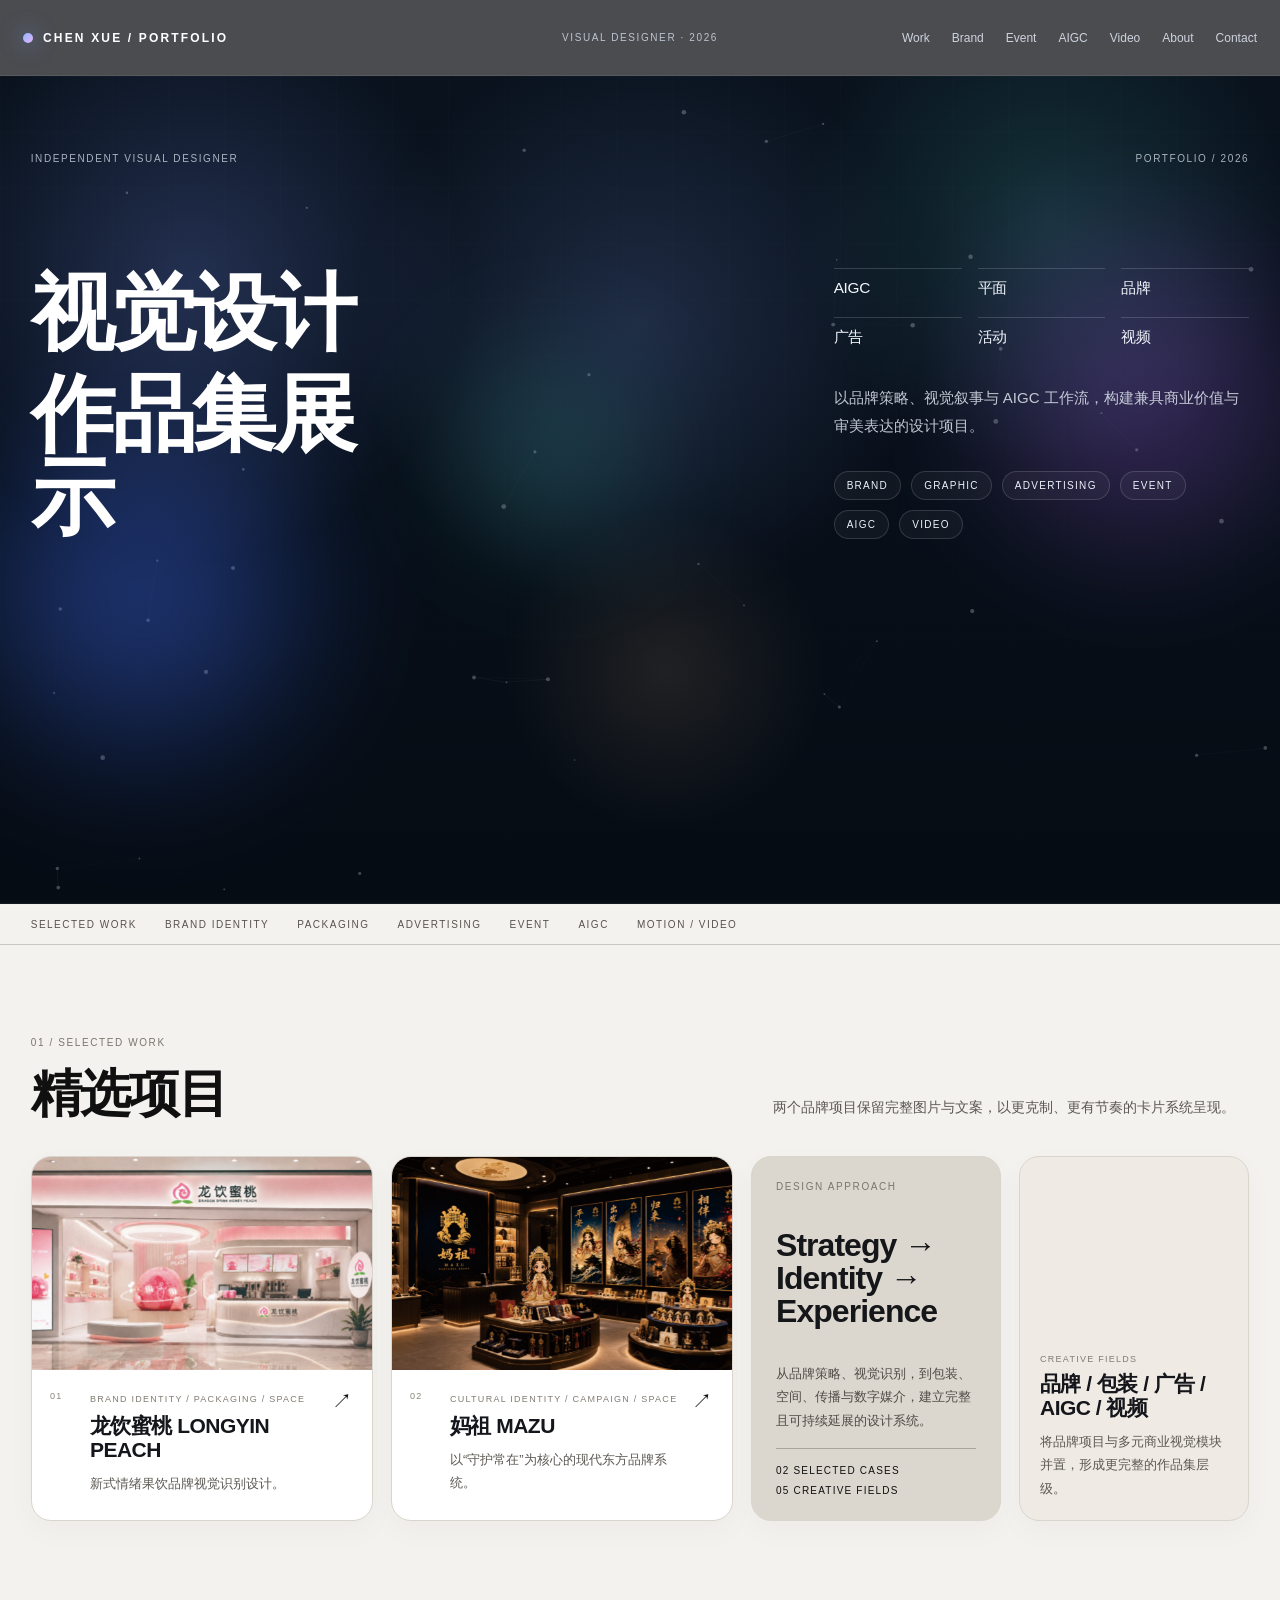
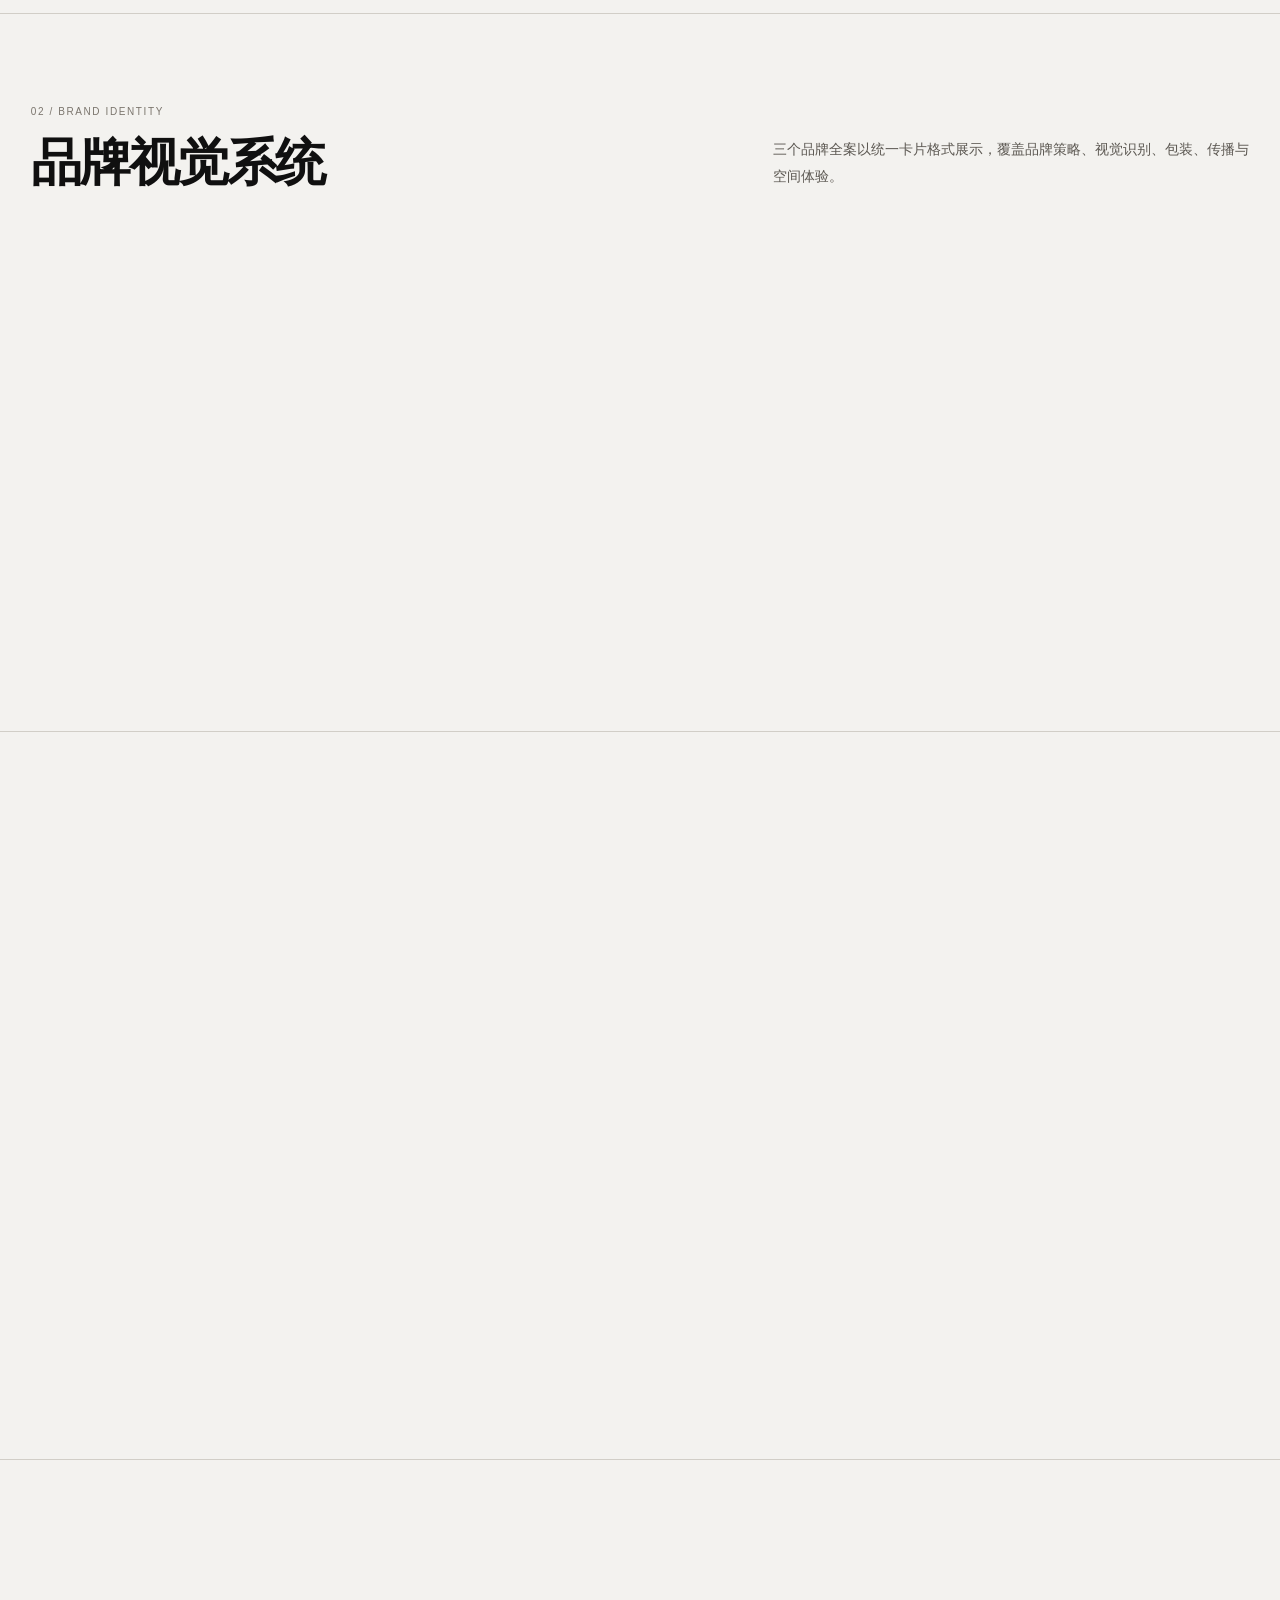
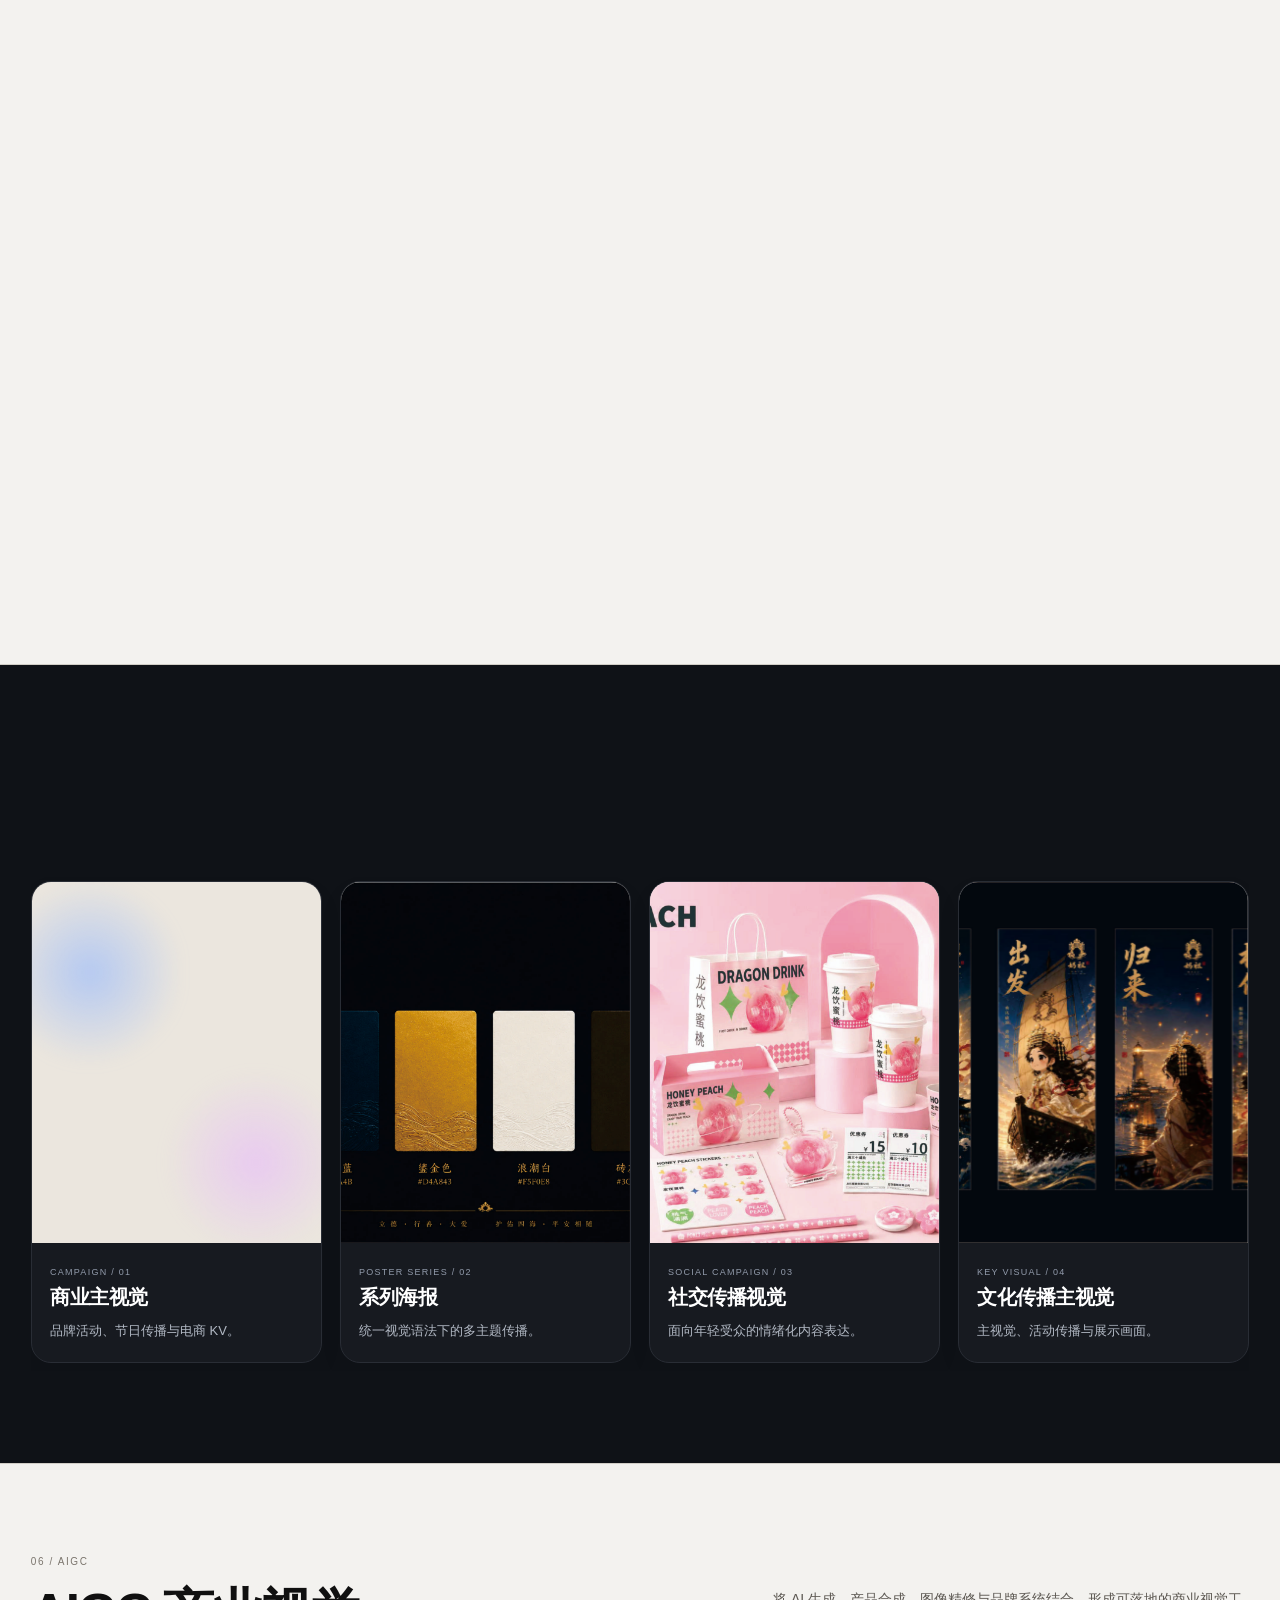
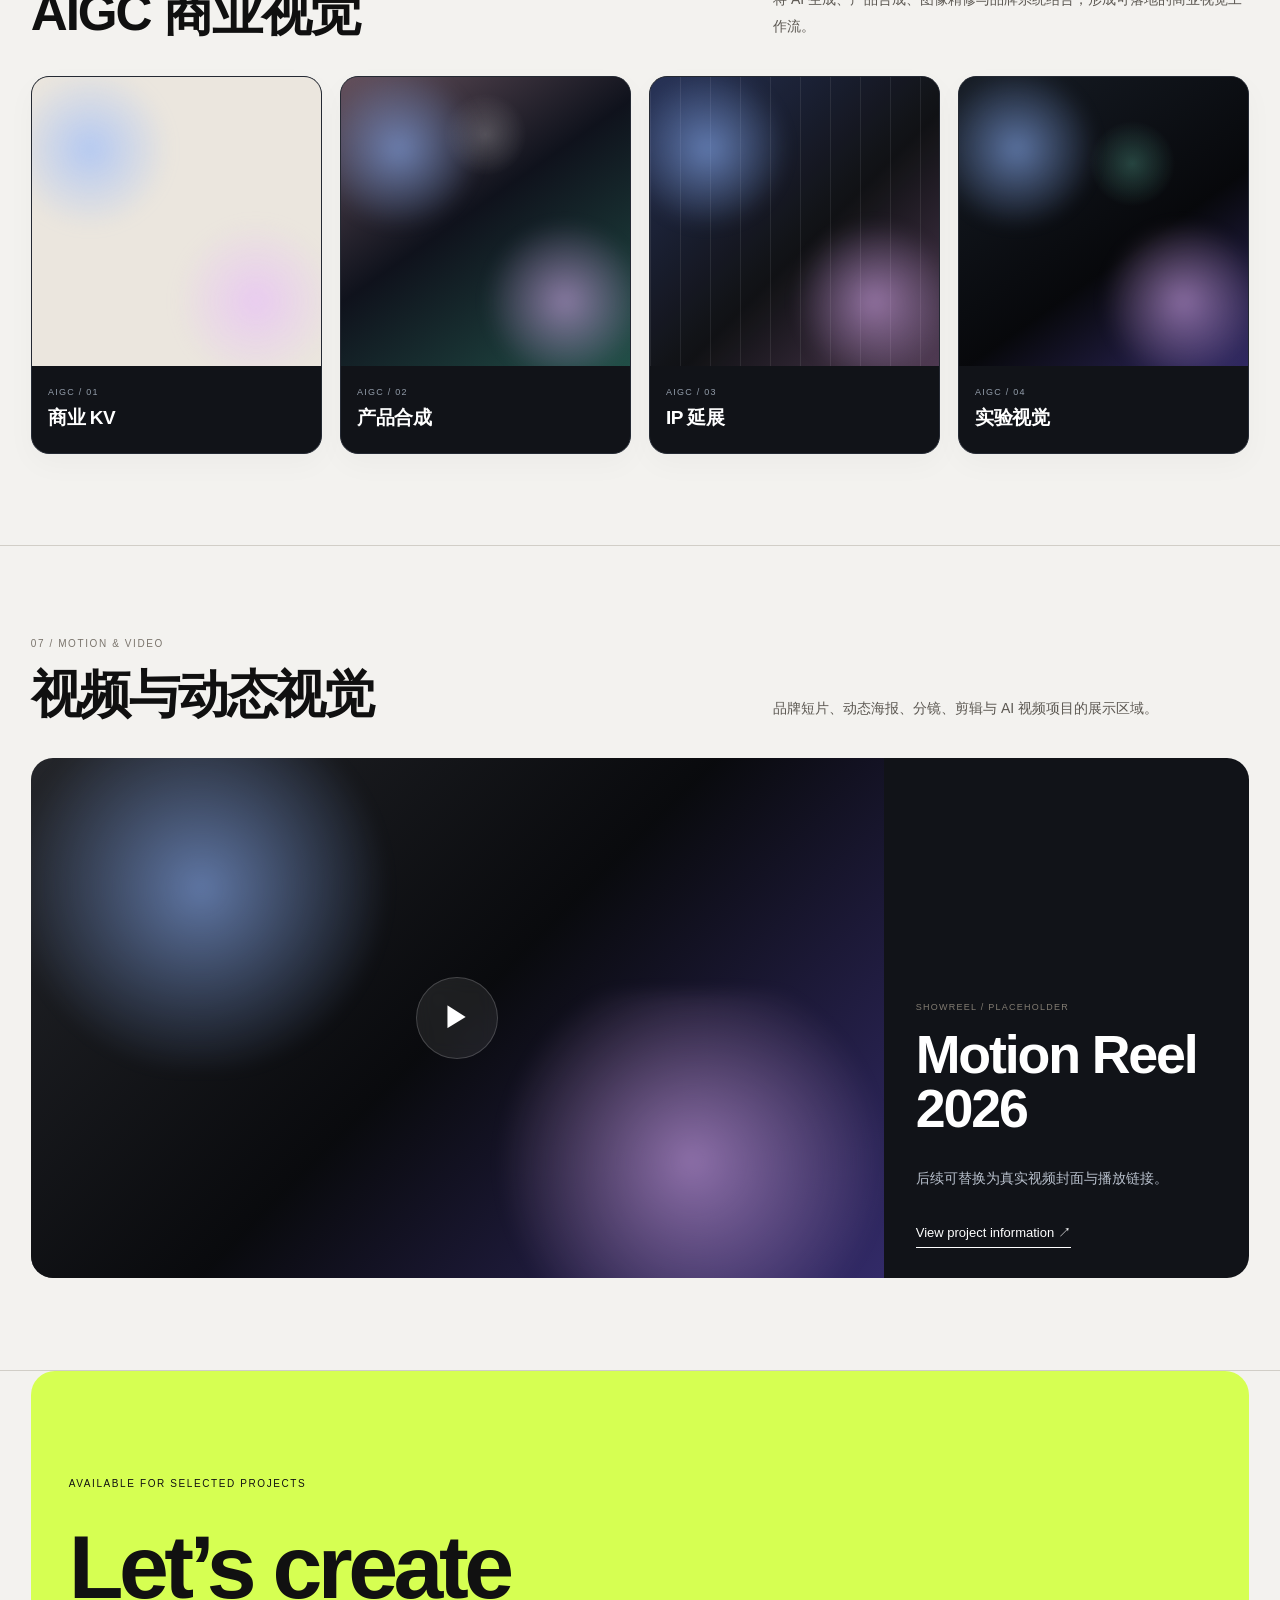
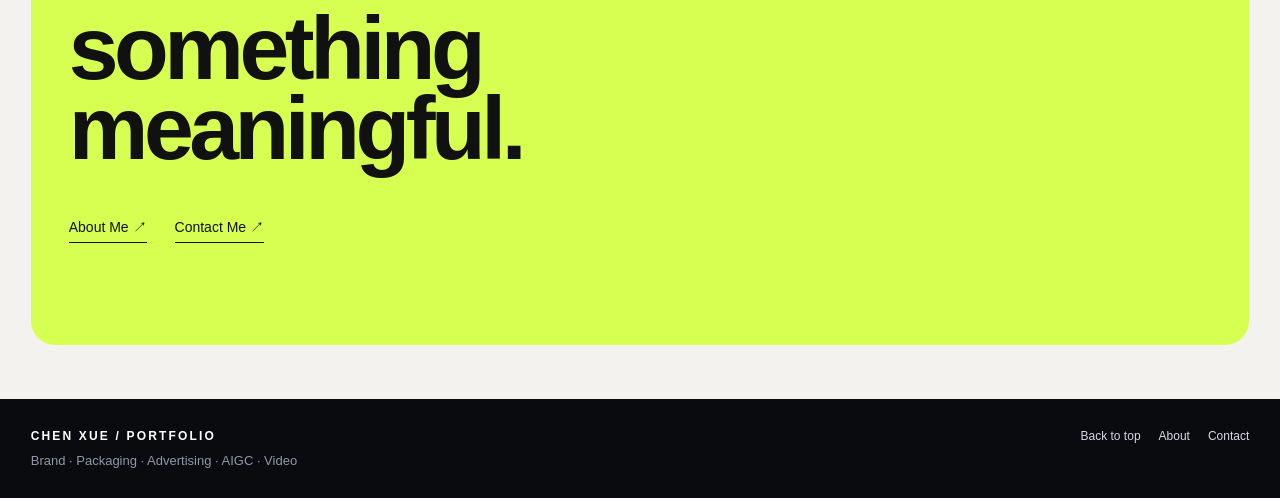
==== commit 677cb706: "add LUMEA project v43" ====
--- a/index.html
+++ b/index.html
@@ -8,7 +8,7 @@
   <meta name="viewport" content="width=device-width,initial-scale=1">
   <meta name="description" content="陈雪视觉设计作品集，涵盖品牌、包装、广告、AIGC 与视频。">
   <title>CHEN XUE — Visual Design Portfolio</title>
-  <link rel="stylesheet" href="styles.css?v=42">
+  <link rel="stylesheet" href="styles.css?v=43">
 </head>
 <body class="home-page month-home">
   <div class="scroll-progress"></div>
@@ -73,7 +73,7 @@
     </section>
 
     <section class="month-section" id="brand">
-      <div class="month-heading reveal"><div><span class="month-kicker">02 / Brand Identity</span><h2>品牌视觉系统</h2></div><p>两个品牌项目继续保持三栏排列，文字信息统一改成精选项目中的卡片格式与层级。</p></div>
+      <div class="month-heading reveal"><div><span class="month-kicker">02 / Brand Identity</span><h2>品牌视觉系统</h2></div><p>三个品牌全案以统一卡片格式展示，覆盖品牌策略、视觉识别、包装、传播与空间体验。</p></div>
       <div class="brand-article-grid brand-card-grid">
         <a class="month-card brand-project-card reveal" href="longyin-peach.html">
           <div class="month-card-media"><img src="assets/peach/1.jpg" alt="龙饮蜜桃品牌提案"></div>
@@ -85,10 +85,10 @@
           <div class="month-card-body"><div class="month-card-no">02</div><div><span>Cultural Identity / Campaign / Space</span><h3>妈祖 MAZU</h3><p>以“守护常在”为核心，将海浪、光晕与灯塔光束转化为可持续延展的现代东方视觉系统。</p></div><b>↗</b></div>
         </a>
 
-        <article class="month-card brand-project-card reveal">
-          <div class="month-card-media"><img src="assets/peach/11.jpg" alt="品牌应用展示"></div>
-          <div class="month-card-body"><div class="month-card-no">03</div><div><span>Strategy / Identity / Experience</span><h3>品牌系统方法</h3><p>基于目标人群、品牌调性与应用场景建立完整系统，让 Logo、包装、传播与空间体验保持一致。</p></div><b>↗</b></div>
-        </article>
+        <a class="month-card brand-project-card reveal" href="lumea.html">
+          <div class="month-card-media"><img src="assets/lumea/主视觉.png" alt="LUMÉA 露米雅品牌主视觉"></div>
+          <div class="month-card-body"><div class="month-card-no">03</div><div><span>Beauty Brand / Packaging / Campaign</span><h3>LUMÉA 露米雅</h3><p>以“柔光肌理”为核心，建立从品牌定位、视觉识别、产品包装到商业传播与空间体验的轻养肤彩妆品牌全案。</p></div><b>↗</b></div>
+        </a>
       </div>
     </section>
 
@@ -169,6 +169,6 @@
   </main>
 
   <footer class="site-footer month-footer"><div><strong>CHEN XUE / PORTFOLIO</strong><p>Brand · Packaging · Advertising · AIGC · Video</p></div><div class="footer-nav"><a href="#top">Back to top</a><a href="about.html">About</a><a href="contact.html">Contact</a></div></footer>
-  <script src="script.js?v=42"></script>
+  <script src="script.js?v=43"></script>
 </body>
 </html>
--- a/styles.css
+++ b/styles.css
@@ -1556,3 +1556,12 @@
   .activity-row-media{min-height:260px}
   .activity-row-copy{padding:24px 20px 26px}
 }
+
+/* LUMEA / v43 */
+.lumea-project .project-hero,.lumea-project .info-image,.lumea-project .cluster-card{background:#f7f3ee}
+.lumea-project img{filter:none!important;mix-blend-mode:normal!important;opacity:1!important}
+.lumea-project .info-image img,.lumea-project .cluster-card img{object-fit:contain;background:#f7f3ee}
+.lumea-project .info-section{border-color:rgba(232,201,198,.18)}
+.lumea-gallery .cluster-card{min-height:260px}
+.lumea-summary{padding-top:40px;padding-bottom:100px}
+@media(max-width:820px){.lumea-gallery .cluster-card{min-height:200px}}
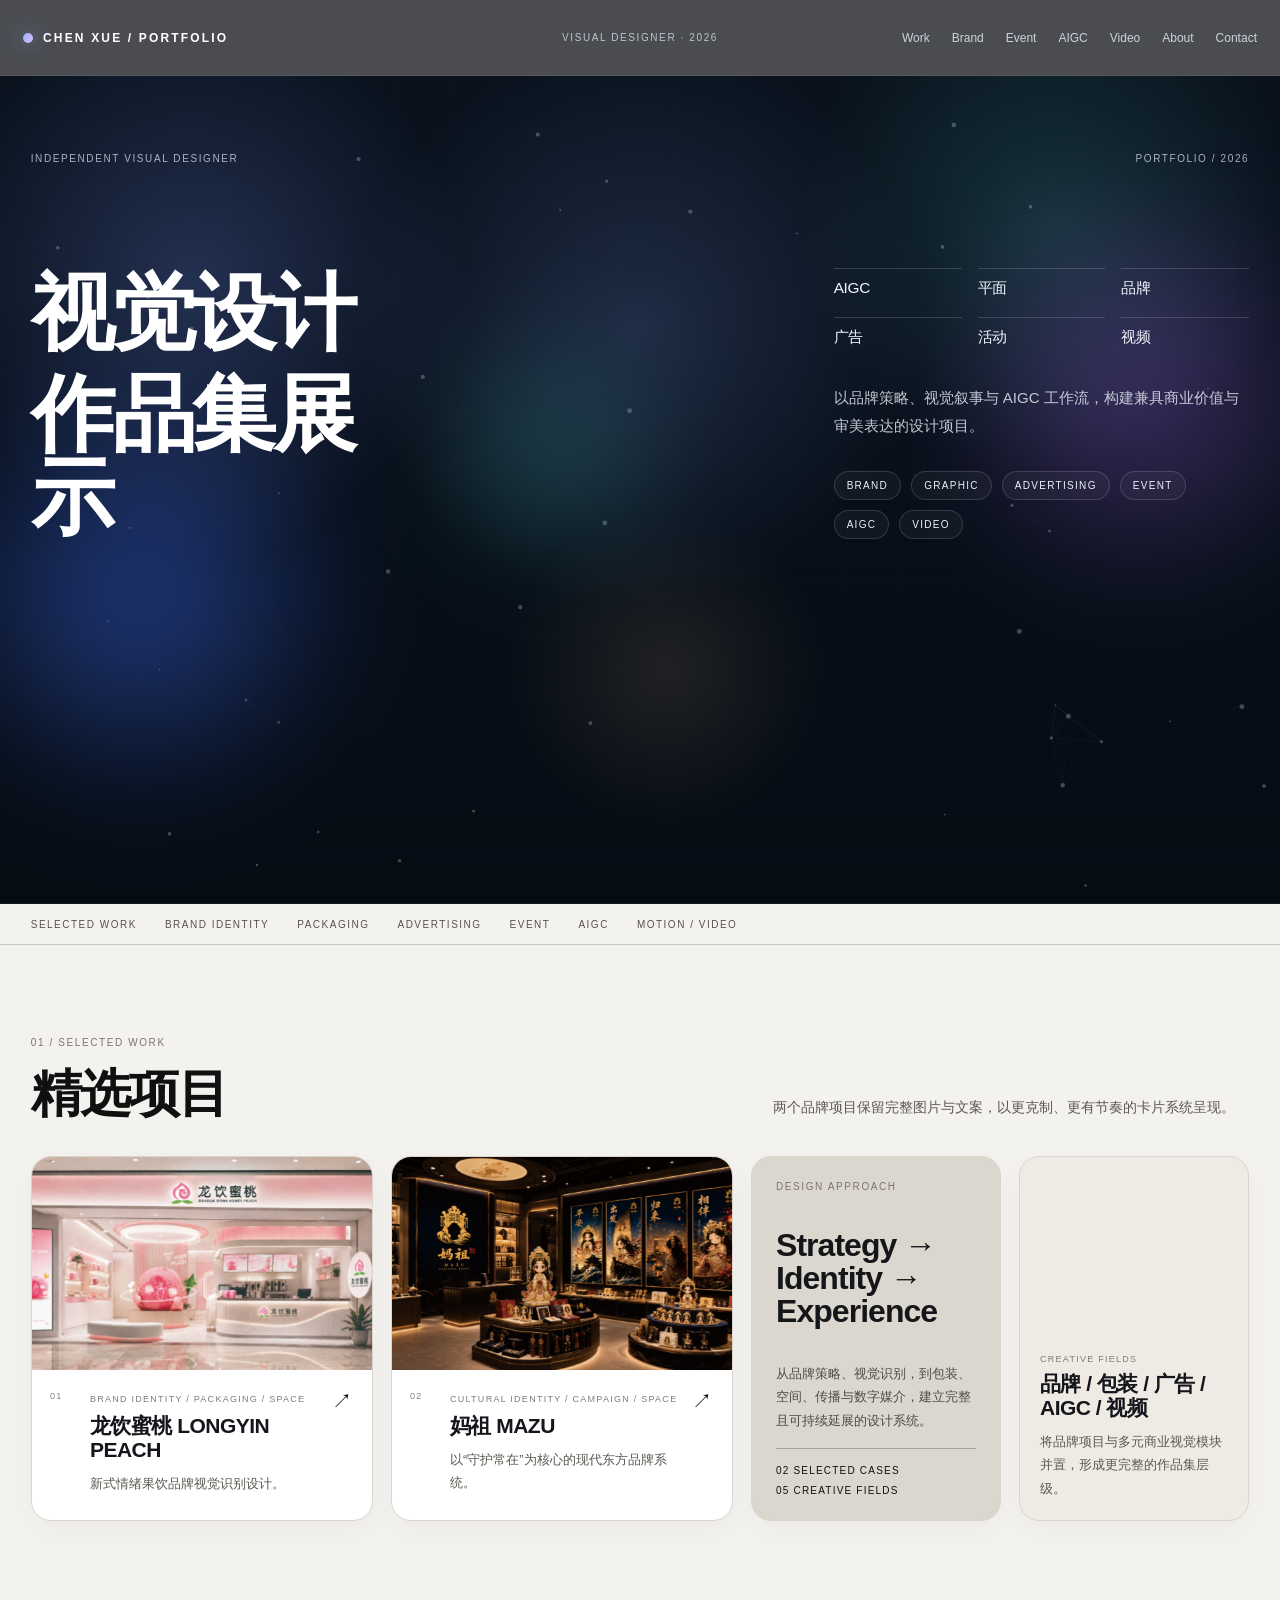
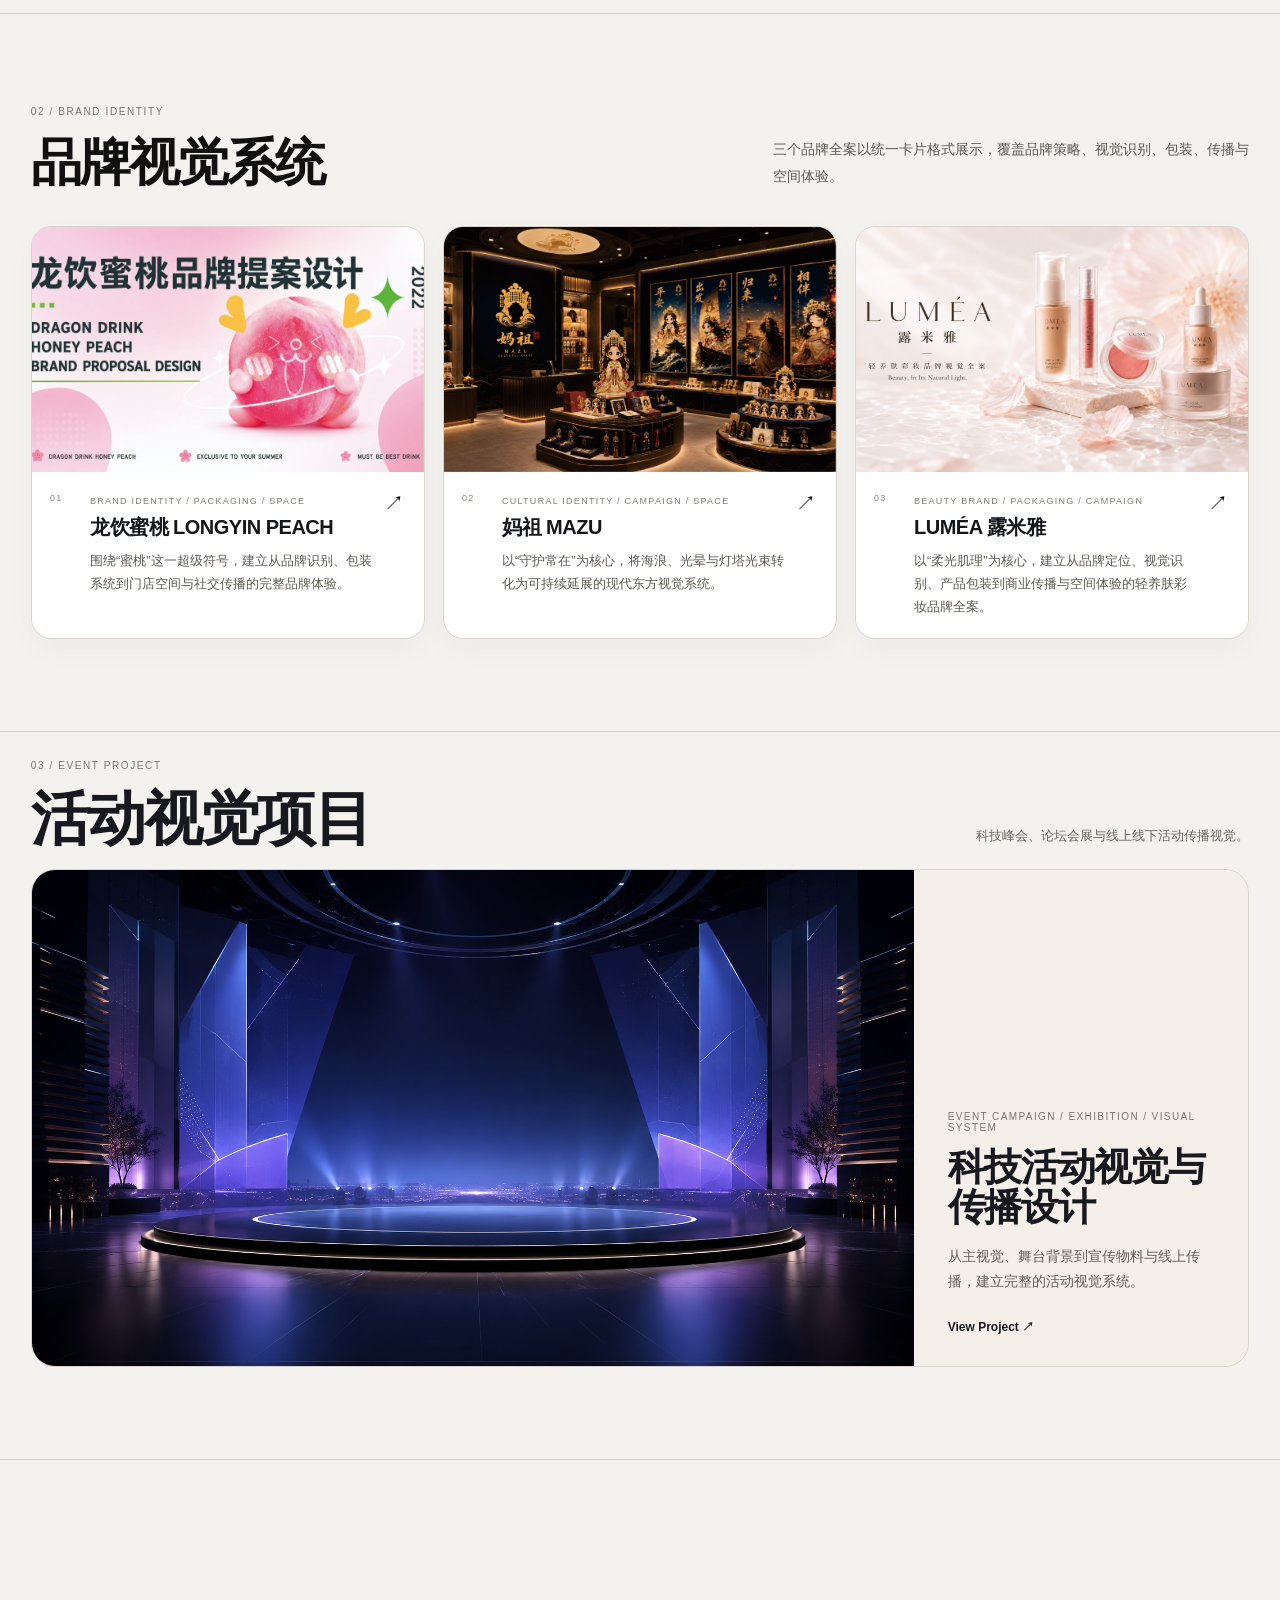
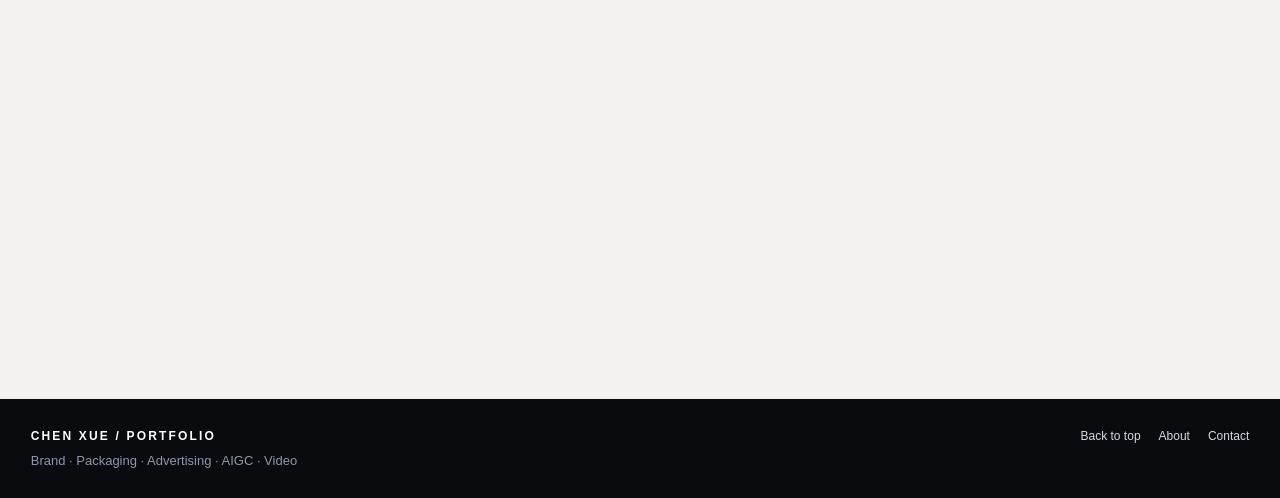
==== commit 54bf7fe6: "44" ====
--- a/index.html
+++ b/index.html
@@ -8,7 +8,7 @@
   <meta name="viewport" content="width=device-width,initial-scale=1">
   <meta name="description" content="陈雪视觉设计作品集，涵盖品牌、包装、广告、AIGC 与视频。">
   <title>CHEN XUE — Visual Design Portfolio</title>
-  <link rel="stylesheet" href="styles.css?v=43">
+  <link rel="stylesheet" href="styles.css?v=44">
 </head>
 <body class="home-page month-home">
   <div class="scroll-progress"></div>
@@ -169,6 +169,6 @@
   </main>
 
   <footer class="site-footer month-footer"><div><strong>CHEN XUE / PORTFOLIO</strong><p>Brand · Packaging · Advertising · AIGC · Video</p></div><div class="footer-nav"><a href="#top">Back to top</a><a href="about.html">About</a><a href="contact.html">Contact</a></div></footer>
-  <script src="script.js?v=43"></script>
+  <script src="script.js?v=44"></script>
 </body>
 </html>
--- a/styles.css
+++ b/styles.css
@@ -1565,3 +1565,33 @@
 .lumea-gallery .cluster-card{min-height:260px}
 .lumea-summary{padding-top:40px;padding-bottom:100px}
 @media(max-width:820px){.lumea-gallery .cluster-card{min-height:200px}}
+
+
+/* LUMEA refinement / v44 */
+.lumea-project .project-intro,
+.lumea-project .project-sections,
+.lumea-project .image-cluster{max-width:1320px}
+.lumea-project .project-intro{gap:46px}
+.lumea-project .project-copy>p{max-width:62ch}
+.lumea-project .info-section{background:linear-gradient(180deg,rgba(255,255,255,.055),rgba(255,255,255,.024));border:1px solid rgba(233,210,206,.24);box-shadow:0 14px 36px rgba(0,0,0,.12)}
+.lumea-project .info-text{padding:32px 34px 30px}
+.lumea-project .info-text h3{font-size:clamp(28px,2.4vw,42px);letter-spacing:-.03em}
+.lumea-project .info-text p{line-height:1.92}
+.lumea-project .bullet-list div{border-top:1px solid rgba(255,255,255,.08)}
+.lumea-gallery{align-items:start}
+.lumea-gallery .cluster-card{background:#f7f3ee;border-color:rgba(230,209,203,.22);box-shadow:0 12px 32px rgba(0,0,0,.12);min-height:unset}
+.lumea-gallery .cluster-card img{display:block;width:100%;height:auto;object-fit:initial;background:#f7f3ee}
+.lumea-gallery .cluster-card.with-note{min-height:unset}
+.lumea-gallery .image-note{background:rgba(255,255,255,.92);color:#6a6660;border:1px solid rgba(0,0,0,.04)}
+.lumea-highlight .info-image{background:#f7f3ee}
+.lumea-highlight .info-image img{display:block;width:100%;height:auto;object-fit:initial;background:#f7f3ee}
+.lumea-editorial-grid{padding-top:8px;padding-bottom:8px}
+.lumea-gallery-split .lumea-card-large{grid-column:span 7}
+.lumea-gallery-split .lumea-card-medium{grid-column:span 5}
+.lumea-gallery-split .lumea-card-medium img{min-height:100%}
+.lumea-summary{padding-top:52px;padding-bottom:100px}
+@media(max-width:820px){
+  .lumea-project .info-text{padding:22px 20px 20px}
+  .lumea-gallery-split .lumea-card-large,
+  .lumea-gallery-split .lumea-card-medium{grid-column:auto}
+}
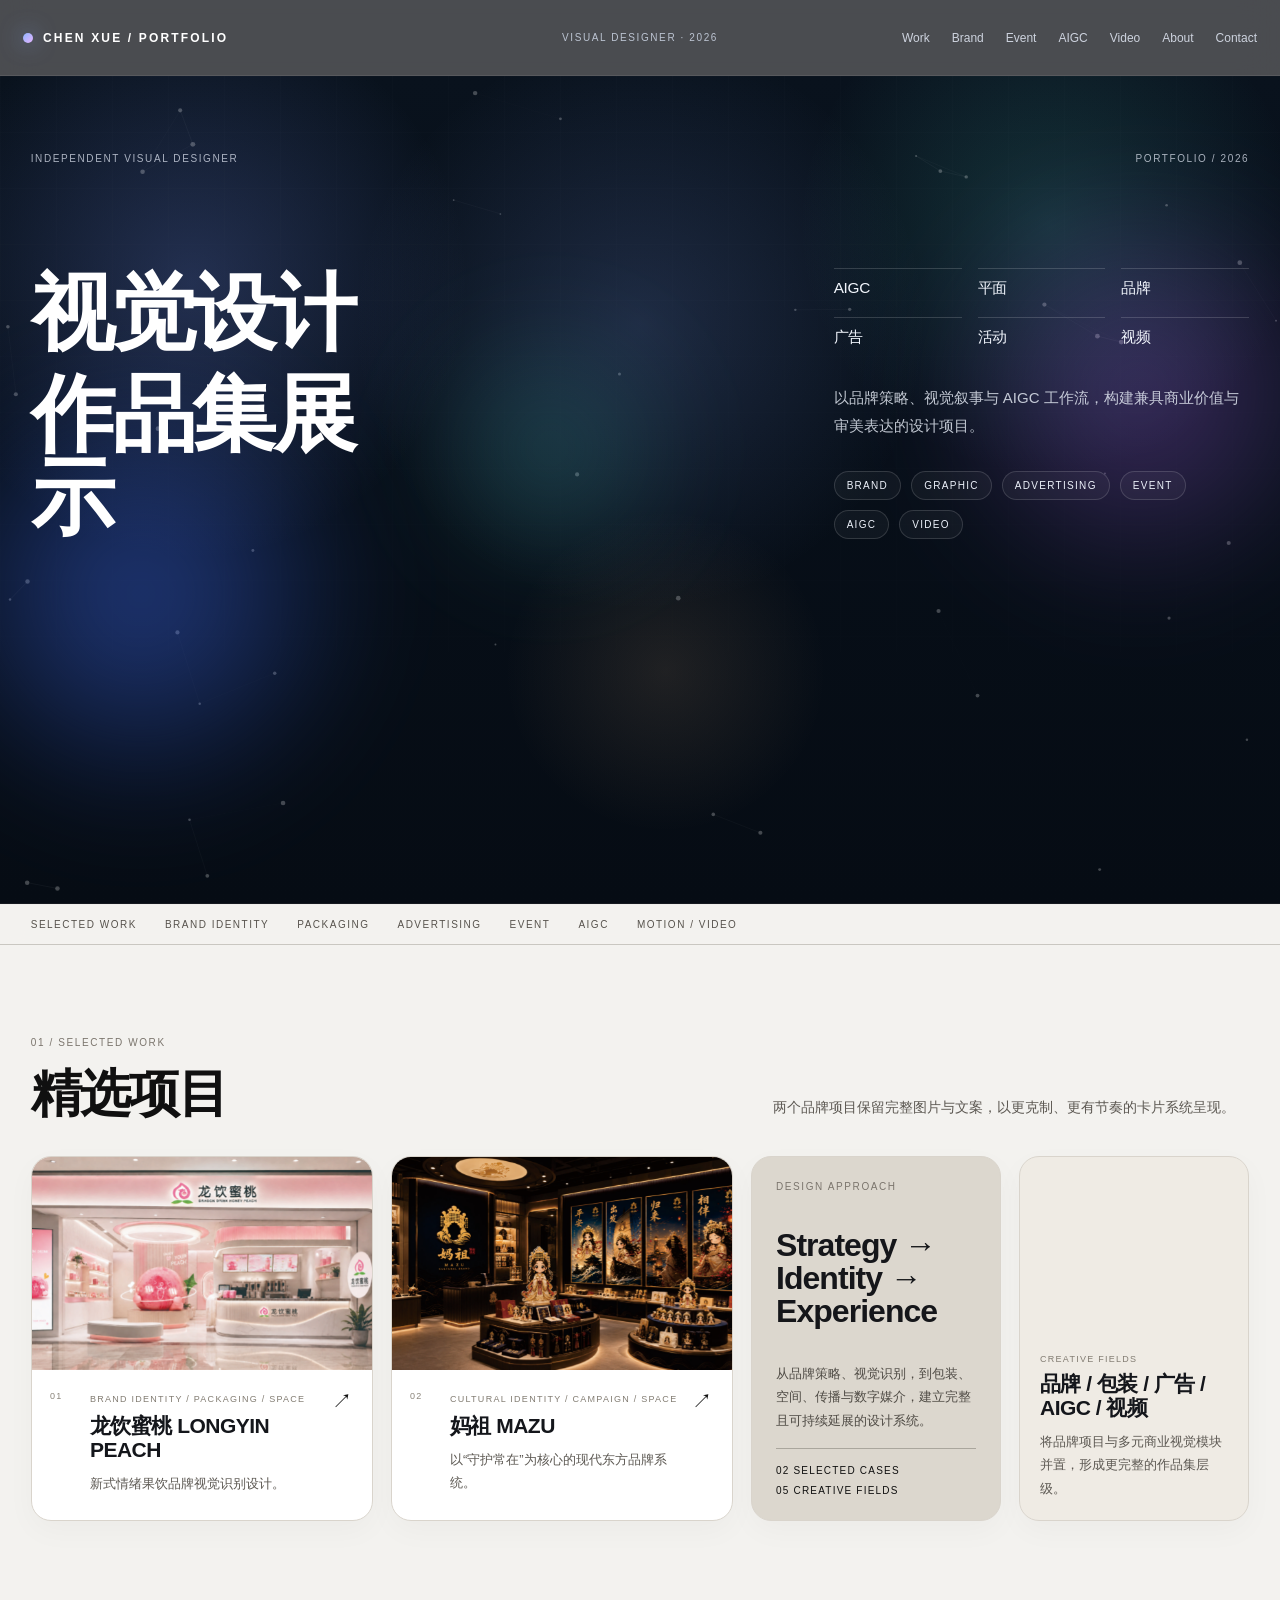
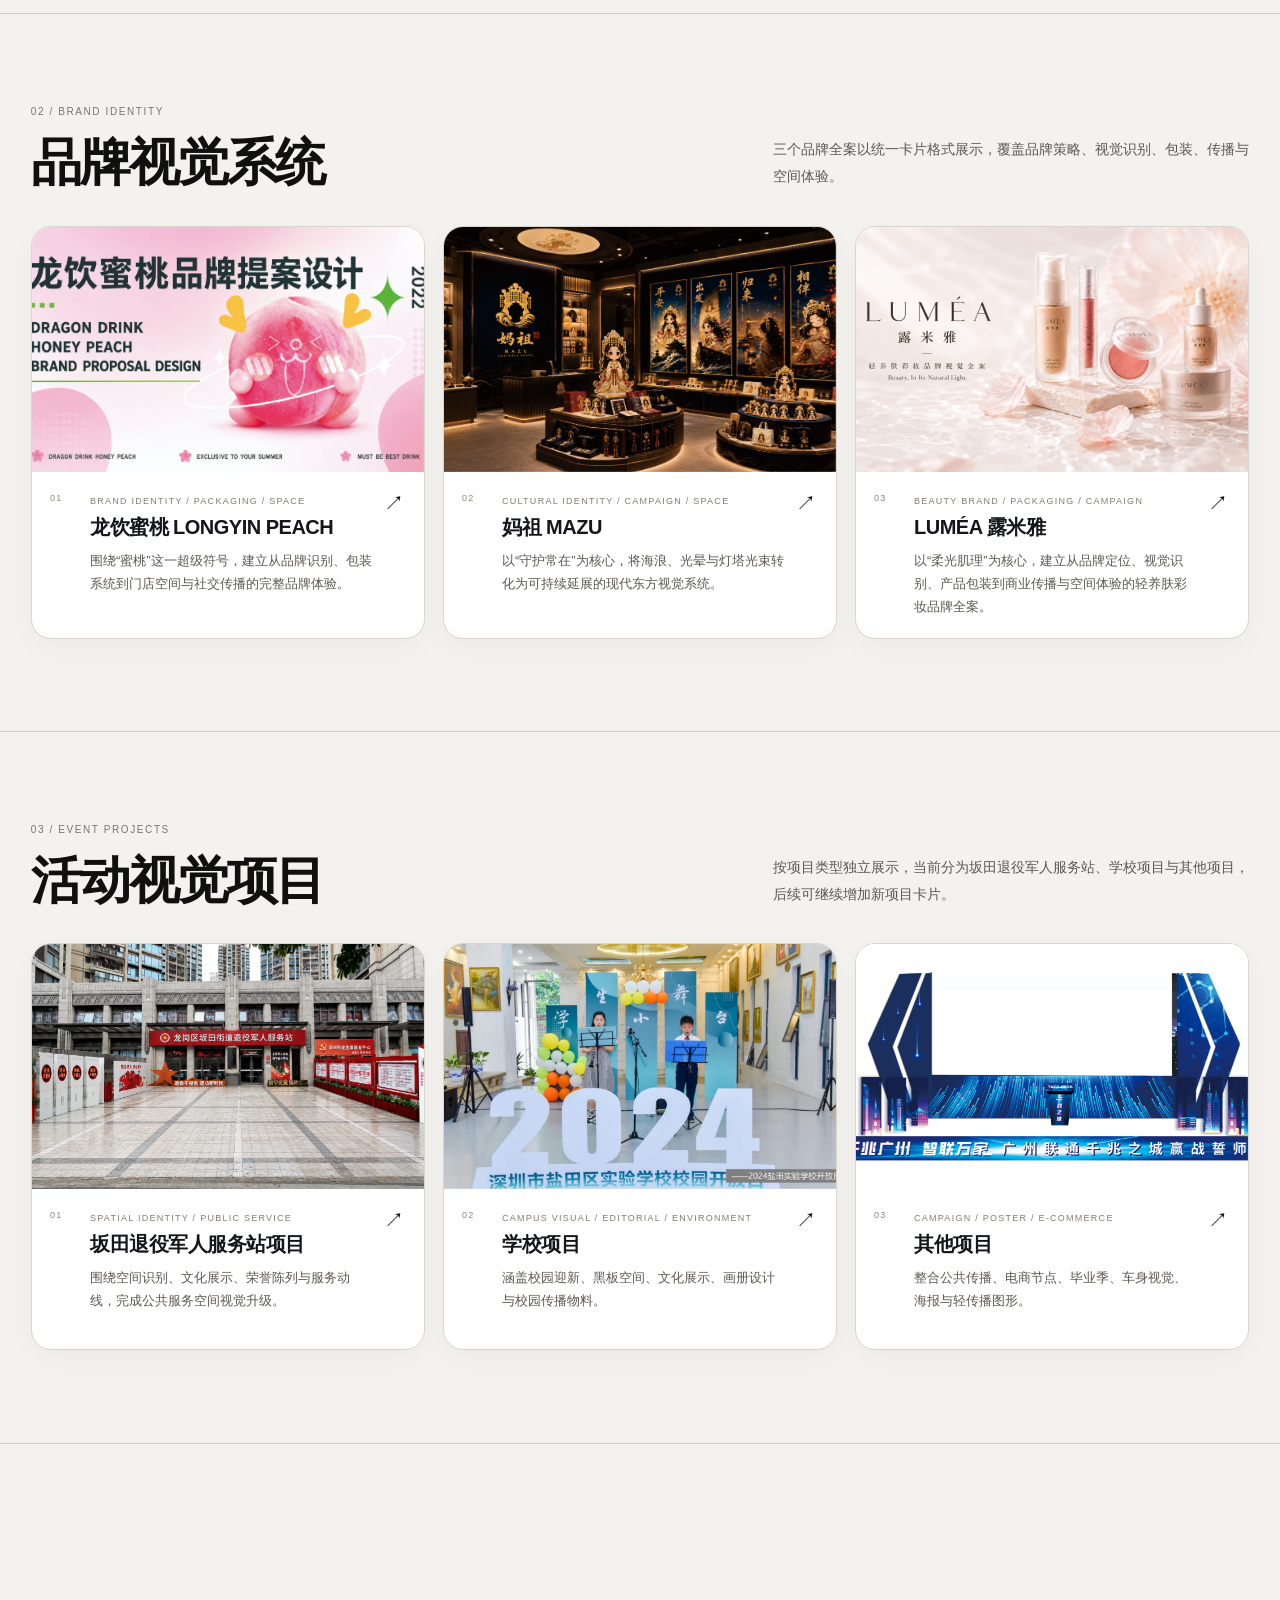
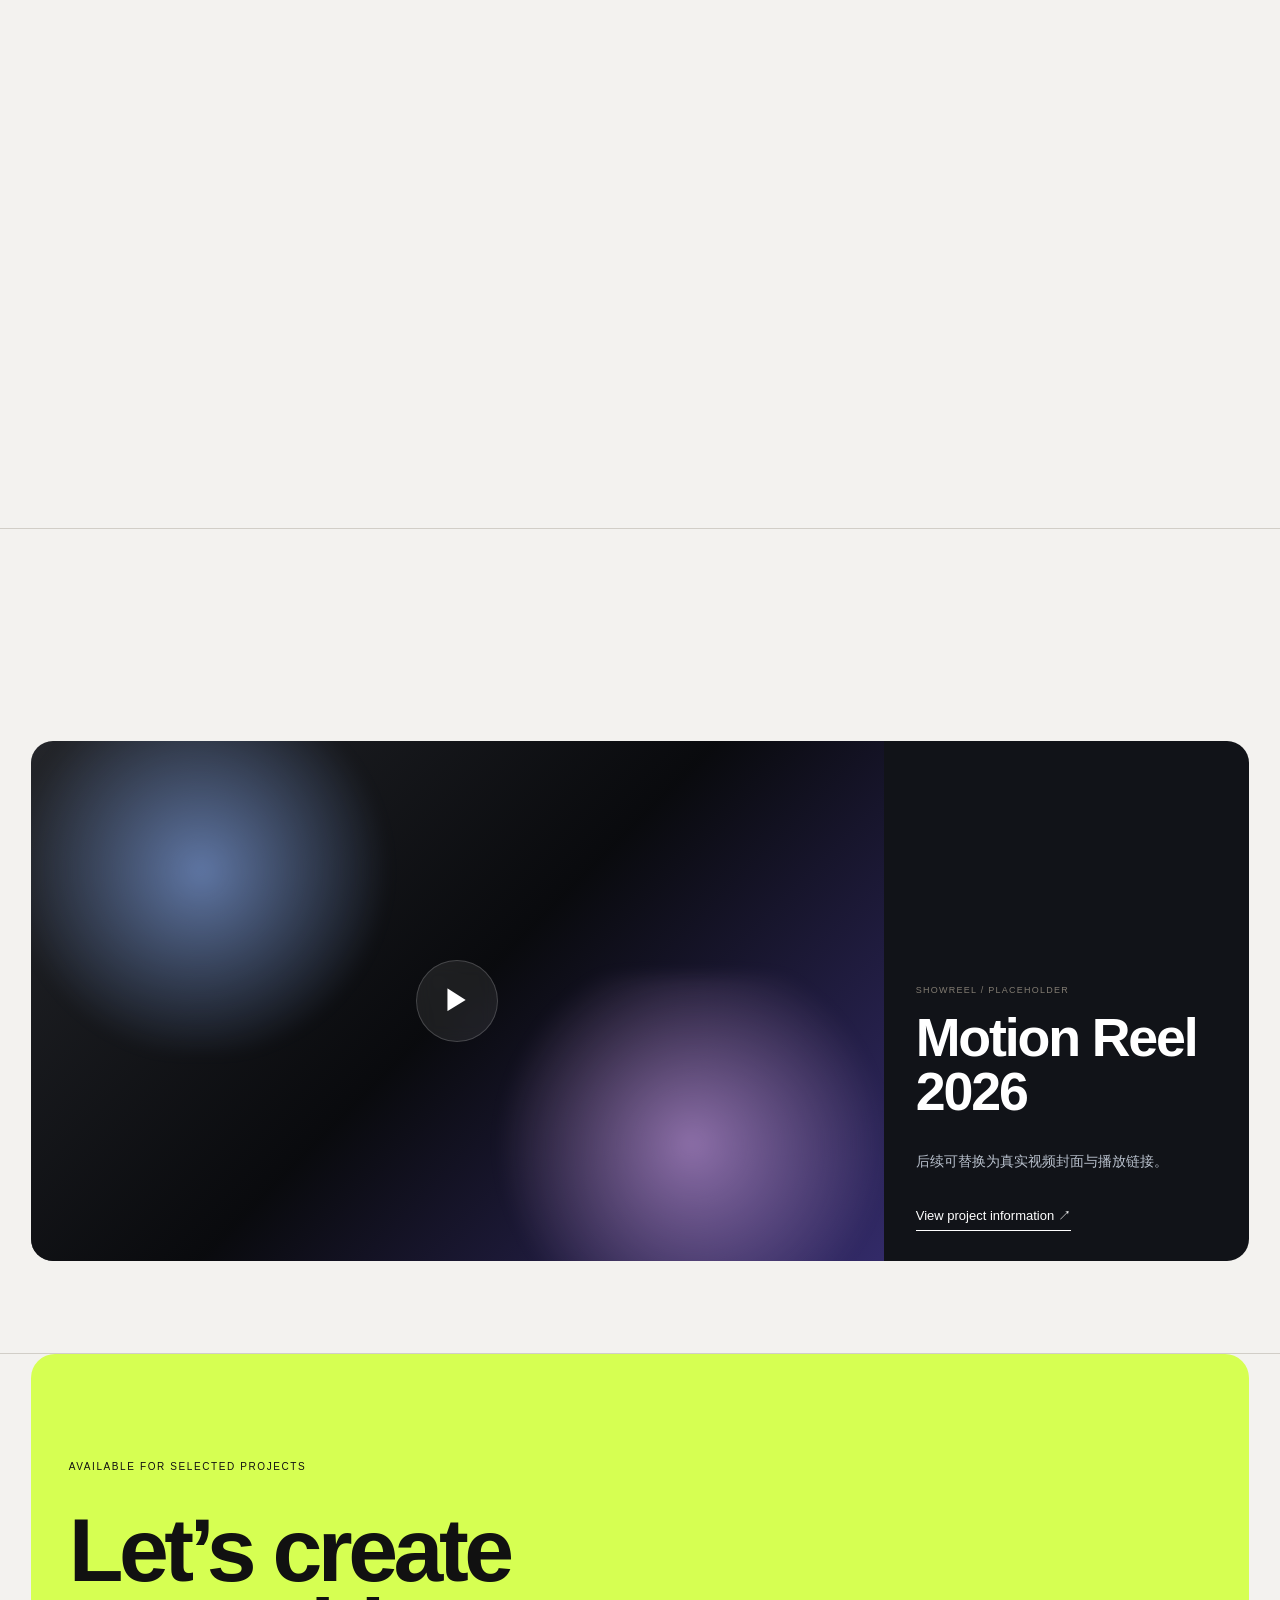
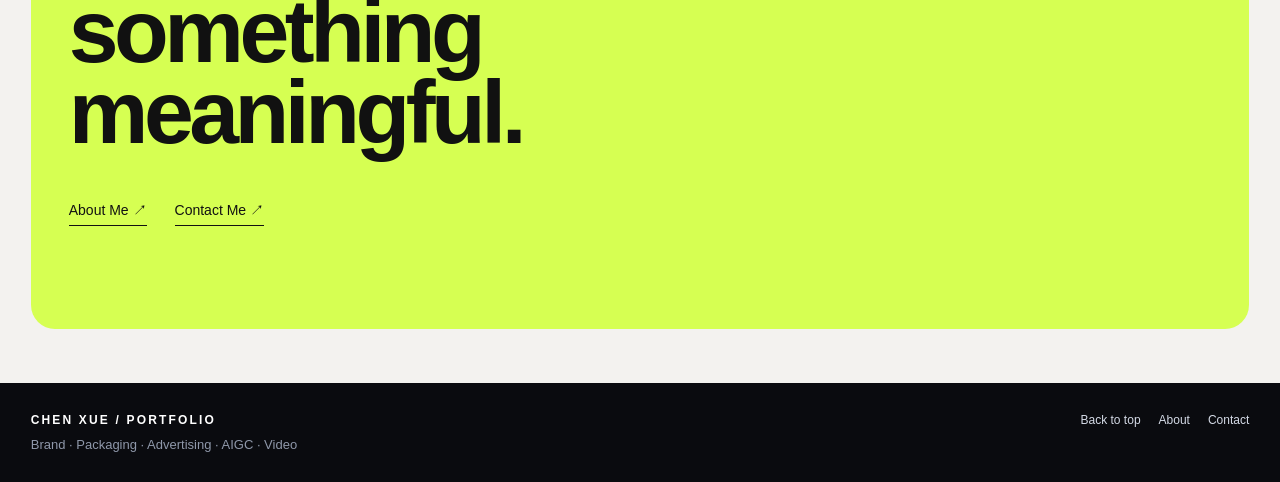
==== commit dd926569: "57" ====
--- a/index.html
+++ b/index.html
@@ -8,7 +8,7 @@
   <meta name="viewport" content="width=device-width,initial-scale=1">
   <meta name="description" content="陈雪视觉设计作品集，涵盖品牌、包装、广告、AIGC 与视频。">
   <title>CHEN XUE — Visual Design Portfolio</title>
-  <link rel="stylesheet" href="styles.css?v=44">
+  <link rel="stylesheet" href="styles.css?v=57">
 </head>
 <body class="home-page month-home">
   <div class="scroll-progress"></div>
@@ -92,20 +92,22 @@
       </div>
     </section>
 
-    <section class="month-section activity-row-section" id="event">
-      <div class="activity-row-heading reveal">
-        <div><span class="month-kicker">03 / Event Project</span><h2>活动视觉项目</h2></div>
-        <p>科技峰会、论坛会展与线上线下活动传播视觉。</p>
+    <section class="month-section" id="event">
+      <div class="month-heading reveal"><div><span class="month-kicker">03 / Event Projects</span><h2>活动视觉项目</h2></div><p>按项目类型独立展示，当前分为坂田退役军人服务站、学校项目与其他项目，后续可继续增加新项目卡片。</p></div>
+      <div class="brand-article-grid brand-card-grid event-card-grid">
+        <a class="month-card brand-project-card event-project-card reveal" href="veteran.html">
+          <div class="month-card-media"><img src="assets/event-veteran/v16.jpg" alt="坂田退役军人服务站项目"></div>
+          <div class="month-card-body"><div class="month-card-no">01</div><div><span>Spatial Identity / Public Service</span><h3>坂田退役军人服务站项目</h3><p>围绕空间识别、文化展示、荣誉陈列与服务动线，完成公共服务空间视觉升级。</p></div><b>↗</b></div>
+        </a>
+        <a class="month-card brand-project-card event-project-card reveal" href="school.html">
+          <div class="month-card-media"><img src="assets/event-school/s01.jpg" alt="学校项目"></div>
+          <div class="month-card-body"><div class="month-card-no">02</div><div><span>Campus Visual / Editorial / Environment</span><h3>学校项目</h3><p>涵盖校园迎新、黑板空间、文化展示、画册设计与校园传播物料。</p></div><b>↗</b></div>
+        </a>
+        <a class="month-card brand-project-card event-project-card reveal" href="other-events.html">
+          <div class="month-card-media"><img src="assets/event-other/o14.jpg" alt="其他活动项目"></div>
+          <div class="month-card-body"><div class="month-card-no">03</div><div><span>Campaign / Poster / E-commerce</span><h3>其他项目</h3><p>整合公共传播、电商节点、毕业季、车身视觉、海报与轻传播图形。</p></div><b>↗</b></div>
+        </a>
       </div>
-      <a class="activity-row-card reveal" href="event-activity.html">
-        <div class="activity-row-media"><img src="assets/event/hero-tech-stage.png" alt="科技活动视觉与传播设计"></div>
-        <div class="activity-row-copy">
-          <span>Event Campaign / Exhibition / Visual System</span>
-          <h3>科技活动视觉与传播设计</h3>
-          <p>从主视觉、舞台背景到宣传物料与线上传播，建立完整的活动视觉系统。</p>
-          <b>View Project ↗</b>
-        </div>
-      </a>
     </section>
 
     <section class="month-section" id="packaging">
@@ -169,6 +171,6 @@
   </main>
 
   <footer class="site-footer month-footer"><div><strong>CHEN XUE / PORTFOLIO</strong><p>Brand · Packaging · Advertising · AIGC · Video</p></div><div class="footer-nav"><a href="#top">Back to top</a><a href="about.html">About</a><a href="contact.html">Contact</a></div></footer>
-  <script src="script.js?v=44"></script>
+  <script src="script.js?v=57"></script>
 </body>
 </html>
--- a/styles.css
+++ b/styles.css
@@ -1595,3 +1595,725 @@
   .lumea-gallery-split .lumea-card-large,
   .lumea-gallery-split .lumea-card-medium{grid-column:auto}
 }
+
+/* Event independent pages / v46 */
+.event-card-grid{max-width:none!important;margin:0!important;grid-template-columns:repeat(3,minmax(0,1fr))!important}
+.event-project-card .month-card-media{aspect-ratio:16/10}
+.event-project-card .month-card-media img{width:100%;height:100%;object-fit:cover}
+.event-detail-page .project-hero img{filter:none!important;mix-blend-mode:normal!important;opacity:1!important}
+.event-detail-page .project-sections,.event-detail-page .image-cluster,.event-detail-page .project-intro{max-width:1320px}
+.event-detail-page .event-masonry{align-items:start}
+.event-detail-page .cluster-card{min-height:unset;background:#fff;border-color:rgba(16,18,24,.08)}
+.event-detail-page .cluster-card.with-note{min-height:unset}
+.event-detail-page .cluster-card img{display:block;width:100%;height:auto;object-fit:initial;background:#fff;filter:none!important;mix-blend-mode:normal!important;opacity:1!important}
+.event-detail-page .info-image{background:#fff}
+.event-detail-page .info-image img{width:100%;height:100%;object-fit:contain;background:#fff}
+@media(max-width:1180px){.event-card-grid{grid-template-columns:repeat(2,minmax(0,1fr))!important}.event-card-grid .event-project-card:last-child{grid-column:1/-1;max-width:none!important}}
+@media(max-width:820px){.event-card-grid{grid-template-columns:1fr!important}}
+
+
+/* other events refinement / v47 */
+.other-event-page .project-intro,
+.other-event-page .project-sections,
+.other-event-page .other-section-block{max-width:1320px}
+.other-event-page .project-intro{padding-bottom:28px}
+.other-event-page .project-copy>p{max-width:64ch}
+.other-featured-wrap{padding-bottom:10px}
+.other-featured-section{background:linear-gradient(180deg,rgba(255,255,255,.05),rgba(255,255,255,.025));border:1px solid rgba(255,255,255,.08);box-shadow:var(--shadow)}
+.other-featured-section .info-image,.other-featured-section .info-image img{background:#fff}
+.other-featured-section .info-image img,.other-card img,.other-mini-card img,.other-poster-card img{display:block;width:100%;height:auto;object-fit:initial}
+.other-section-block{width:min(calc(100% - 2*var(--pad)),1320px);margin:0 auto;padding:20px 0 18px}
+.other-section-head{display:grid;grid-template-columns:minmax(320px,.8fr) minmax(0,1.2fr);gap:24px;align-items:end;margin-bottom:18px}
+.other-section-head h3{margin:6px 0 0;font-size:clamp(32px,3vw,52px);line-height:1.02;letter-spacing:-.04em}
+.other-section-head p{margin:0;color:var(--muted);line-height:1.88;max-width:62ch}
+.other-section-head.split{align-items:center}
+.other-sticker-grid{display:grid;grid-template-columns:repeat(5,minmax(0,1fr));gap:18px}
+.other-mini-card,.other-card,.other-poster-card{position:relative;border-radius:28px;overflow:hidden;background:#fff;box-shadow:0 18px 38px rgba(0,0,0,.14);border:1px solid rgba(255,255,255,.08)}
+.other-mini-card{padding:0}
+.other-mini-card span{position:absolute;left:12px;bottom:12px;padding:7px 10px;border-radius:999px;background:rgba(20,20,20,.45);backdrop-filter:blur(12px);font-size:11px;letter-spacing:.1em;color:#fff}
+.other-campaign-grid{display:grid;grid-template-columns:repeat(12,minmax(0,1fr));gap:18px}
+.other-campaign-grid .other-card{grid-column:span 4}
+.other-campaign-grid .other-card-wide{grid-column:span 6}
+.other-card .image-note,.other-poster-card .image-note{position:absolute;left:14px;bottom:14px;padding:8px 12px;border-radius:999px;background:rgba(20,20,20,.46);backdrop-filter:blur(12px);color:#fff;font-size:11px;letter-spacing:.12em;text-transform:uppercase}
+.other-info-grid{display:grid;grid-template-columns:repeat(12,minmax(0,1fr));gap:18px}
+.other-info-grid .other-card{grid-column:span 4}
+.other-info-grid .other-card-map{grid-column:span 6}
+.other-info-grid .other-card-tall{grid-column:span 3}
+.other-poster-grid{display:grid;grid-template-columns:repeat(4,minmax(0,1fr));gap:18px}
+.other-poster-card{background:#fff}
+.other-poster-card img{width:100%;height:auto}
+.other-event-page .next-project{margin-top:36px}
+@media (max-width:1100px){
+  .other-sticker-grid{grid-template-columns:repeat(4,minmax(0,1fr))}
+  .other-section-head{grid-template-columns:1fr}
+  .other-campaign-grid .other-card,.other-campaign-grid .other-card-wide{grid-column:span 6}
+  .other-info-grid .other-card-map{grid-column:span 12}
+  .other-info-grid .other-card-tall{grid-column:span 6}
+  .other-info-grid .other-card{grid-column:span 6}
+  .other-poster-grid{grid-template-columns:repeat(2,minmax(0,1fr))}
+}
+@media (max-width:820px){
+  .other-section-block{width:calc(100% - 32px);padding:12px 0 12px}
+  .other-sticker-grid{grid-template-columns:repeat(2,minmax(0,1fr));gap:12px}
+  .other-campaign-grid,.other-info-grid,.other-poster-grid{grid-template-columns:1fr;gap:12px}
+  .other-campaign-grid .other-card,.other-campaign-grid .other-card-wide,
+  .other-info-grid .other-card,.other-info-grid .other-card-map,.other-info-grid .other-card-tall{grid-column:auto}
+  .other-mini-card,.other-card,.other-poster-card{border-radius:22px}
+  .other-section-head h3{font-size:34px}
+  .other-section-head p{font-size:14px;line-height:1.8}
+}
+
+
+/* other events transparent cards / v48 */
+.other-event-page .other-featured-section,
+.other-event-page .other-featured-section .info-image,
+.other-event-page .other-mini-card,
+.other-event-page .other-card,
+.other-event-page .other-poster-card{
+  background:transparent!important;
+  border-color:transparent!important;
+  box-shadow:none!important;
+}
+.other-event-page .other-featured-section{
+  border:0!important;
+}
+.other-event-page .other-featured-section .info-image img,
+.other-event-page .other-mini-card img,
+.other-event-page .other-card img,
+.other-event-page .other-poster-card img{
+  background:transparent!important;
+}
+.other-event-page .other-mini-card,
+.other-event-page .other-card,
+.other-event-page .other-poster-card{
+  overflow:hidden;
+}
+
+
+/* other events semi-transparent cards / v49 */
+.other-event-page .other-featured-section,
+.other-event-page .other-mini-card,
+.other-event-page .other-card,
+.other-event-page .other-poster-card{
+  background:linear-gradient(180deg,rgba(255,255,255,.065),rgba(255,255,255,.028))!important;
+  border:1px solid rgba(255,255,255,.10)!important;
+  box-shadow:0 18px 40px rgba(0,0,0,.16)!important;
+  backdrop-filter:blur(14px);
+  -webkit-backdrop-filter:blur(14px);
+}
+.other-event-page .other-featured-section .info-image{
+  background:rgba(255,255,255,.035)!important;
+}
+.other-event-page .other-featured-section .info-image img,
+.other-event-page .other-mini-card img,
+.other-event-page .other-card img,
+.other-event-page .other-poster-card img{
+  background:transparent!important;
+}
+.other-event-page .other-mini-card:hover,
+.other-event-page .other-card:hover,
+.other-event-page .other-poster-card:hover{
+  border-color:rgba(255,255,255,.18)!important;
+  box-shadow:0 24px 52px rgba(0,0,0,.22)!important;
+}
+@media(max-width:820px){
+  .other-event-page .other-featured-section,
+  .other-event-page .other-mini-card,
+  .other-event-page .other-card,
+  .other-event-page .other-poster-card{
+    backdrop-filter:blur(10px);
+    -webkit-backdrop-filter:blur(10px);
+    background:linear-gradient(180deg,rgba(255,255,255,.055),rgba(255,255,255,.024))!important;
+  }
+}
+
+
+/* event visual balance refinement / v51 */
+/* Keep v46-style dark atmosphere; only use light fill inside image areas where ratios differ */
+.other-event-page .other-featured-section,
+.other-event-page .other-mini-card,
+.other-event-page .other-card,
+.other-event-page .other-poster-card{
+  background:rgba(255,255,255,.035)!important;
+  border:1px solid rgba(255,255,255,.08)!important;
+  box-shadow:0 16px 36px rgba(0,0,0,.16)!important;
+  backdrop-filter:none!important;
+  -webkit-backdrop-filter:none!important;
+}
+.other-event-page .other-featured-section .info-image{
+  background:#f2f2ef!important;
+}
+.other-event-page .other-featured-section .info-image img{
+  background:#f2f2ef!important;
+  object-fit:contain!important;
+}
+.other-event-page .other-mini-card{
+  aspect-ratio:16/10;
+  padding:10px;
+  background:#f3f3f0!important;
+}
+.other-event-page .other-mini-card img{
+  width:100%;height:100%;object-fit:contain!important;background:#f3f3f0!important;border-radius:18px;
+}
+.other-event-page .other-campaign-grid .other-card{
+  aspect-ratio:16/10;
+  padding:12px;
+  background:#f3f3f0!important;
+}
+.other-event-page .other-campaign-grid .other-card img{
+  width:100%;height:100%;object-fit:contain!important;background:#f3f3f0!important;border-radius:18px;
+}
+.other-event-page .other-info-grid .other-card{
+  padding:12px;
+  background:#f3f3f0!important;
+}
+.other-event-page .other-info-grid .other-card img{
+  width:100%;height:100%;object-fit:contain!important;background:#f3f3f0!important;border-radius:18px;
+}
+.other-event-page .other-info-grid .other-card:not(.other-card-tall){aspect-ratio:16/10}
+.other-event-page .other-info-grid .other-card-tall{aspect-ratio:4/5}
+.other-event-page .other-info-grid .other-card-map{aspect-ratio:16/8}
+.other-event-page .other-poster-card{
+  aspect-ratio:4/7;
+  padding:10px;
+  background:#f3f3f0!important;
+}
+.other-event-page .other-poster-card img{
+  width:100%;height:100%;object-fit:contain!important;background:#f3f3f0!important;border-radius:18px;
+}
+.other-event-page .other-event-hero img{object-fit:cover;object-position:center}
+
+/* Veteran and school: consistent editorial cards without turning the whole page white */
+.school-page .cluster-card,
+.veteran-page .cluster-card,
+.event-detail-page .cluster-card{
+  background:rgba(255,255,255,.035)!important;
+  border:1px solid rgba(255,255,255,.08)!important;
+  box-shadow:0 16px 34px rgba(0,0,0,.14)!important;
+  padding:10px;
+}
+.school-page .cluster-card img,
+.veteran-page .cluster-card img,
+.event-detail-page .cluster-card img{
+  display:block;width:100%;height:100%;object-fit:contain!important;background:#f3f3f0!important;border-radius:17px;
+}
+.school-page .cluster-card,
+.veteran-page .cluster-card{aspect-ratio:4/3;min-height:0!important}
+.school-page .span-6.cluster-card,
+.veteran-page .span-6.cluster-card{aspect-ratio:16/10}
+.school-page .span-4.cluster-card,
+.veteran-page .span-4.cluster-card{aspect-ratio:4/3}
+.school-page .project-sections,
+.school-page .image-cluster,
+.veteran-page .project-sections,
+.veteran-page .image-cluster{max-width:1320px}
+.school-page .info-section,
+.veteran-page .info-section{
+  background:linear-gradient(180deg,rgba(255,255,255,.05),rgba(255,255,255,.025));
+  border:1px solid rgba(255,255,255,.08);
+  box-shadow:var(--shadow);
+}
+.school-page .info-image,
+.veteran-page .info-image{background:#f3f3f0}
+.school-page .info-image img,
+.veteran-page .info-image img{object-fit:contain!important;background:#f3f3f0!important}
+
+@media(max-width:820px){
+  .other-event-page .other-mini-card{aspect-ratio:16/10;padding:8px}
+  .other-event-page .other-campaign-grid .other-card,
+  .other-event-page .other-info-grid .other-card,
+  .other-event-page .other-info-grid .other-card-map{aspect-ratio:16/10;padding:8px}
+  .other-event-page .other-info-grid .other-card-tall{aspect-ratio:4/5}
+  .other-event-page .other-poster-card{aspect-ratio:4/6;padding:8px}
+  .school-page .cluster-card,
+  .school-page .span-6.cluster-card,
+  .school-page .span-4.cluster-card,
+  .veteran-page .cluster-card,
+  .veteran-page .span-6.cluster-card,
+  .veteran-page .span-4.cluster-card{aspect-ratio:4/3;padding:8px}
+}
+
+
+/* veteran + other events refinement / v52 */
+.veteran-refined .project-sections,.veteran-refined .event-editorial-block{max-width:1320px}
+.event-editorial-block{width:min(calc(100% - 2*var(--pad)),1320px);margin:0 auto;padding:18px 0 18px}
+.event-editorial-head{display:grid;grid-template-columns:minmax(280px,.75fr) minmax(0,1.25fr);gap:24px;align-items:end;margin-bottom:18px}
+.event-editorial-head h3{margin:6px 0 0;font-size:clamp(30px,3vw,50px);line-height:1.04;letter-spacing:-.04em}
+.event-editorial-head p{margin:0;color:var(--muted);line-height:1.85;max-width:62ch}
+.event-uniform-grid{display:grid;gap:18px}
+.event-uniform-grid.grid-two{grid-template-columns:repeat(2,minmax(0,1fr))}
+.event-uniform-grid.grid-three{grid-template-columns:repeat(3,minmax(0,1fr))}
+.event-photo-card{position:relative;aspect-ratio:4/3;border-radius:24px;overflow:hidden;background:rgba(255,255,255,.035);border:1px solid rgba(255,255,255,.08);box-shadow:0 16px 34px rgba(0,0,0,.14)}
+.event-photo-card.portrait{aspect-ratio:4/5}
+.event-photo-card img{width:100%;height:100%;display:block;object-fit:cover}
+.event-photo-card span{position:absolute;left:14px;bottom:14px;padding:8px 12px;border-radius:999px;background:rgba(20,20,20,.48);backdrop-filter:blur(10px);color:#fff;font-size:11px;letter-spacing:.12em;text-transform:uppercase}
+
+/* only use light fill where the source ratio needs it */
+.other-event-page .white-card{background:rgba(255,255,255,.035)!important;border:1px solid rgba(255,255,255,.08)!important;box-shadow:0 16px 34px rgba(0,0,0,.14)!important;padding:0!important}
+.other-event-page .white-card img{width:100%;height:100%;object-fit:cover!important;background:transparent!important;border-radius:0!important}
+.other-event-page .white-card.contain-card{background:#f3f3f0!important;padding:10px!important}
+.other-event-page .white-card.contain-card img{object-fit:contain!important;background:#f3f3f0!important;border-radius:16px!important}
+.other-event-page .landscape-card{aspect-ratio:16/10}
+.other-event-page .hero-cards .landscape-card{aspect-ratio:16/9}
+.other-event-page .mini-card{aspect-ratio:16/10}
+.other-event-page .portrait-card{aspect-ratio:4/5}
+.other-event-page .poster-card{aspect-ratio:4/7}
+.other-event-page .panorama-card{aspect-ratio:16/8}
+
+@media(max-width:820px){
+  .event-editorial-block{width:calc(100% - 32px);padding:12px 0}
+  .event-editorial-head{grid-template-columns:1fr;gap:10px}
+  .event-editorial-head h3{font-size:34px}
+  .event-uniform-grid.grid-two,.event-uniform-grid.grid-three{grid-template-columns:1fr;gap:12px}
+  .event-photo-card,.event-photo-card.portrait{aspect-ratio:4/3}
+  .other-event-page .white-card.contain-card{padding:8px!important}
+}
+
+
+/* veteran space display refinement / v53 */
+.veteran-refined .space-display-grid{grid-template-columns:repeat(3,minmax(0,1fr));align-items:stretch}
+.veteran-refined .space-display-grid .event-photo-card{aspect-ratio:4/3;background:rgba(255,255,255,.045);border:1px solid rgba(255,255,255,.09)}
+.veteran-refined .space-display-grid .event-photo-card img{width:100%;height:100%;object-fit:cover;object-position:center}
+.veteran-refined .space-display-grid .event-photo-card.contain-photo{background:#ece9e3;padding:10px}
+.veteran-refined .space-display-grid .event-photo-card.contain-photo img{object-fit:contain;background:#ece9e3;border-radius:16px}
+@media(max-width:980px){
+  .veteran-refined .space-display-grid{grid-template-columns:repeat(2,minmax(0,1fr))}
+}
+@media(max-width:820px){
+  .veteran-refined .space-display-grid{grid-template-columns:1fr;gap:12px}
+  .veteran-refined .space-display-grid .event-photo-card{aspect-ratio:4/3}
+  .veteran-refined .space-display-grid .event-photo-card.contain-photo{padding:8px}
+}
+
+
+/* v54 — harmony-first image layout, no artificial white frames */
+.veteran-refined .space-display-grid{
+  grid-template-columns:repeat(12,minmax(0,1fr));
+  gap:18px;
+  align-items:start;
+}
+.veteran-refined .space-display-grid .event-photo-card{
+  grid-column:span 4;
+  aspect-ratio:4/3;
+  padding:0!important;
+  background:transparent!important;
+  border:0!important;
+  box-shadow:none!important;
+  border-radius:22px;
+  overflow:hidden;
+}
+.veteran-refined .space-display-grid .event-photo-card:nth-child(1),
+.veteran-refined .space-display-grid .event-photo-card:nth-child(2),
+.veteran-refined .space-display-grid .event-photo-card:nth-child(3){
+  aspect-ratio:3/4;
+}
+.veteran-refined .space-display-grid .event-photo-card:nth-child(4),
+.veteran-refined .space-display-grid .event-photo-card:nth-child(5),
+.veteran-refined .space-display-grid .event-photo-card:nth-child(6){
+  aspect-ratio:4/3;
+}
+.veteran-refined .space-display-grid .event-photo-card img{
+  width:100%;height:100%;object-fit:cover!important;background:transparent!important;border-radius:0!important;
+}
+.veteran-refined .space-display-grid .event-photo-card:nth-child(1) img{object-position:center 48%}
+.veteran-refined .space-display-grid .event-photo-card:nth-child(2) img{object-position:center 45%}
+.veteran-refined .space-display-grid .event-photo-card:nth-child(3) img{object-position:center 44%}
+.veteran-refined .space-display-grid .event-photo-card:nth-child(5) img{object-position:center 52%}
+
+.other-event-page .other-mini-card,
+.other-event-page .other-card,
+.other-event-page .other-poster-card{
+  background:transparent!important;
+  border:0!important;
+  box-shadow:none!important;
+  padding:0!important;
+  overflow:hidden;
+  border-radius:22px;
+}
+.other-event-page .other-mini-card img,
+.other-event-page .other-card img,
+.other-event-page .other-poster-card img{
+  width:100%;height:100%;object-fit:cover!important;background:transparent!important;border-radius:0!important;
+}
+.other-event-page .other-sticker-grid{grid-template-columns:repeat(4,minmax(0,1fr));gap:18px}
+.other-event-page .other-mini-card{aspect-ratio:16/9}
+.other-event-page .other-mini-card.crop-standard{aspect-ratio:16/10}
+.other-event-page .other-mini-card.crop-wide{aspect-ratio:16/8}
+.other-event-page .other-campaign-grid{grid-template-columns:repeat(12,minmax(0,1fr));gap:18px}
+.other-event-page .other-campaign-grid .other-card{grid-column:span 4;aspect-ratio:16/10}
+.other-event-page .other-campaign-grid .other-card-wide{grid-column:span 6;aspect-ratio:16/8}
+.other-event-page .other-info-grid{grid-template-columns:repeat(12,minmax(0,1fr));gap:18px;align-items:start}
+.other-event-page .other-info-grid .other-card{grid-column:span 4;aspect-ratio:16/10}
+.other-event-page .other-info-grid .other-card-map{grid-column:span 6;aspect-ratio:16/8}
+.other-event-page .other-info-grid .other-card-tall{grid-column:span 3;aspect-ratio:4/5}
+.other-event-page .other-poster-grid{grid-template-columns:repeat(4,minmax(0,1fr));gap:18px;align-items:start}
+.other-event-page .other-poster-card{aspect-ratio:4/7}
+.other-event-page .other-poster-card img{object-fit:cover!important}
+.other-event-page .other-featured-section .info-image{background:transparent!important}
+.other-event-page .other-featured-section .info-image img{object-fit:cover!important;background:transparent!important}
+
+@media(max-width:1100px){
+  .veteran-refined .space-display-grid .event-photo-card{grid-column:span 6}
+  .other-event-page .other-sticker-grid{grid-template-columns:repeat(3,minmax(0,1fr))}
+  .other-event-page .other-campaign-grid .other-card,
+  .other-event-page .other-campaign-grid .other-card-wide{grid-column:span 6}
+  .other-event-page .other-info-grid .other-card-map{grid-column:span 12}
+  .other-event-page .other-info-grid .other-card,
+  .other-event-page .other-info-grid .other-card-tall{grid-column:span 6}
+  .other-event-page .other-poster-grid{grid-template-columns:repeat(2,minmax(0,1fr))}
+}
+@media(max-width:820px){
+  .veteran-refined .space-display-grid{grid-template-columns:1fr;gap:12px}
+  .veteran-refined .space-display-grid .event-photo-card{grid-column:auto;aspect-ratio:4/3!important;border-radius:18px}
+  .other-event-page .other-sticker-grid{grid-template-columns:repeat(2,minmax(0,1fr));gap:12px}
+  .other-event-page .other-campaign-grid,
+  .other-event-page .other-info-grid,
+  .other-event-page .other-poster-grid{grid-template-columns:1fr;gap:12px}
+  .other-event-page .other-campaign-grid .other-card,
+  .other-event-page .other-campaign-grid .other-card-wide,
+  .other-event-page .other-info-grid .other-card,
+  .other-event-page .other-info-grid .other-card-map,
+  .other-event-page .other-info-grid .other-card-tall{grid-column:auto;aspect-ratio:16/10}
+  .other-event-page .other-poster-card{aspect-ratio:4/6}
+  .other-event-page .other-mini-card{border-radius:16px}
+  .other-event-page .other-card,.other-event-page .other-poster-card{border-radius:18px}
+}
+
+
+/* v55 — other projects natural-ratio layout, no white fill */
+.other-event-page .other-mini-card,
+.other-event-page .other-card,
+.other-event-page .other-poster-card,
+.other-event-page .white-card{
+  background:transparent!important;
+  border:0!important;
+  box-shadow:none!important;
+  padding:0!important;
+  aspect-ratio:auto!important;
+  overflow:hidden;
+  border-radius:22px;
+}
+.other-event-page .other-mini-card img,
+.other-event-page .other-card img,
+.other-event-page .other-poster-card img,
+.other-event-page .white-card img{
+  display:block!important;
+  width:100%!important;
+  height:auto!important;
+  object-fit:contain!important;
+  background:transparent!important;
+  border-radius:0!important;
+  transform:none!important;
+}
+.other-event-page .other-featured-section .info-image,
+.other-event-page .other-featured-section .info-image img{
+  background:transparent!important;
+}
+.other-event-page .other-featured-section .info-image img{
+  width:100%!important;
+  height:auto!important;
+  object-fit:contain!important;
+}
+/* Use natural proportions; harmony comes from column rhythm, not cropping */
+.other-event-page .other-sticker-grid{
+  display:grid!important;
+  grid-template-columns:repeat(4,minmax(0,1fr))!important;
+  gap:18px!important;
+  align-items:start!important;
+}
+.other-event-page .other-campaign-grid{
+  display:grid!important;
+  grid-template-columns:repeat(2,minmax(0,1fr))!important;
+  gap:18px!important;
+  align-items:start!important;
+}
+.other-event-page .other-campaign-grid .other-card,
+.other-event-page .other-campaign-grid .other-card-wide{
+  grid-column:auto!important;
+  aspect-ratio:auto!important;
+}
+.other-event-page .other-info-grid{
+  display:grid!important;
+  grid-template-columns:repeat(2,minmax(0,1fr))!important;
+  gap:18px!important;
+  align-items:start!important;
+}
+.other-event-page .other-info-grid .other-card,
+.other-event-page .other-info-grid .other-card-map,
+.other-event-page .other-info-grid .other-card-tall{
+  grid-column:auto!important;
+  aspect-ratio:auto!important;
+}
+.other-event-page .other-poster-grid{
+  display:grid!important;
+  grid-template-columns:repeat(4,minmax(0,1fr))!important;
+  gap:18px!important;
+  align-items:start!important;
+}
+.other-event-page .other-poster-card{aspect-ratio:auto!important}
+.other-event-page .image-note,
+.other-event-page .other-mini-card span{
+  background:rgba(20,20,20,.54)!important;
+  color:#fff!important;
+  backdrop-filter:blur(10px);
+  -webkit-backdrop-filter:blur(10px);
+}
+@media(max-width:1100px){
+  .other-event-page .other-sticker-grid{grid-template-columns:repeat(3,minmax(0,1fr))!important}
+  .other-event-page .other-poster-grid{grid-template-columns:repeat(2,minmax(0,1fr))!important}
+}
+@media(max-width:820px){
+  .other-event-page .other-sticker-grid{grid-template-columns:repeat(2,minmax(0,1fr))!important;gap:12px!important}
+  .other-event-page .other-campaign-grid,
+  .other-event-page .other-info-grid,
+  .other-event-page .other-poster-grid{grid-template-columns:1fr!important;gap:12px!important}
+  .other-event-page .other-mini-card,
+  .other-event-page .other-card,
+  .other-event-page .other-poster-card,
+  .other-event-page .white-card{border-radius:16px}
+}
+
+/* v56 — other events refinement: harmony-first, white base only when needed */
+.other-event-v56 .other-featured-section{background:linear-gradient(180deg,rgba(255,255,255,.05),rgba(255,255,255,.025));border:1px solid rgba(255,255,255,.08);box-shadow:var(--shadow)}
+.other-event-v56 .other-featured-section .info-image{background:transparent!important}
+.other-event-v56 .other-featured-section .info-image img{object-fit:cover!important}
+
+.other-event-v56 .other-mini-card,
+.other-event-v56 .other-card,
+.other-event-v56 .other-poster-card{
+  position:relative;
+  overflow:hidden;
+  border-radius:26px!important;
+  border:1px solid rgba(255,255,255,.08)!important;
+  box-shadow:0 16px 38px rgba(0,0,0,.18)!important;
+  background:rgba(255,255,255,.035);
+}
+.other-event-v56 .other-mini-card img,
+.other-event-v56 .other-card img,
+.other-event-v56 .other-poster-card img{width:100%!important;height:100%!important;display:block}
+.other-event-v56 .image-note,
+.other-event-v56 .other-mini-card span{z-index:4}
+
+.other-event-v56 .v56-stickers{display:grid!important;grid-template-columns:repeat(4,minmax(0,1fr))!important;gap:18px!important;align-items:stretch}
+.other-event-v56 .v56-stickers .other-mini-card{aspect-ratio:16/9!important;padding:0!important}
+.other-event-v56 .v56-stickers .other-mini-card.contain-soft{background:#f3f2ee!important;padding:14px!important}
+.other-event-v56 .v56-stickers .other-mini-card.contain-soft img{object-fit:contain!important;background:#f3f2ee!important}
+.other-event-v56 .v56-stickers .other-mini-card.sticker-zoom{padding:10px 10px 14px!important}
+.other-event-v56 .v56-stickers .other-mini-card.sticker-zoom img{transform:scale(1.08);transform-origin:center center}
+
+.other-event-v56 .v56-campaigns{display:grid!important;grid-template-columns:repeat(12,minmax(0,1fr))!important;gap:18px!important;align-items:start}
+.other-event-v56 .v56-campaigns .other-card{grid-column:span 6;aspect-ratio:16/10!important;padding:0!important}
+.other-event-v56 .v56-campaigns .hero-banner{aspect-ratio:16/8!important}
+.other-event-v56 .v56-campaigns .full-bleed img{object-fit:cover!important;background:transparent!important}
+.other-event-v56 .v56-campaigns .contain-light{background:#f3f2ee!important;padding:12px!important}
+.other-event-v56 .v56-campaigns .contain-light img{object-fit:contain!important;background:#f3f2ee!important}
+.other-event-v56 .v56-campaigns .caption-extend{display:flex;flex-direction:column;justify-content:flex-start;aspect-ratio:auto!important;background:#f3f2ee!important;padding:0!important;overflow:hidden}
+.other-event-v56 .v56-campaigns .caption-extend .card-media{height:74%;min-height:220px;background:#fff;display:flex}
+.other-event-v56 .v56-campaigns .caption-extend .card-media img{object-fit:cover!important}
+.other-event-v56 .v56-campaigns .caption-extend .card-copy{padding:16px 18px 18px;color:#1b1d23;background:#f3f2ee}
+.other-event-v56 .v56-campaigns .caption-extend .card-kicker{display:inline-block;font-size:11px;letter-spacing:.16em;text-transform:uppercase;color:#68707f;margin-bottom:8px}
+.other-event-v56 .v56-campaigns .caption-extend .card-copy p{margin:0;font-size:14px;line-height:1.7;color:#313742}
+.other-event-v56 .v56-campaigns .campaign-red-card{grid-column:span 6}
+.other-event-v56 .v56-campaigns .promo-balance{padding:12px!important}
+
+.other-event-v56 .v56-info-grid{display:grid!important;grid-template-columns:repeat(12,minmax(0,1fr))!important;gap:18px!important;align-items:start}
+.other-event-v56 .v56-info-grid > :nth-child(1){grid-column:span 6;aspect-ratio:16/8!important}
+.other-event-v56 .v56-info-grid > :nth-child(2){grid-column:span 6;aspect-ratio:auto!important}
+.other-event-v56 .v56-info-grid > :nth-child(3),
+.other-event-v56 .v56-info-grid > :nth-child(4){grid-column:span 6;aspect-ratio:16/10!important}
+.other-event-v56 .v56-info-grid > :nth-child(5),
+.other-event-v56 .v56-info-grid > :nth-child(6),
+.other-event-v56 .v56-info-grid > :nth-child(7){grid-column:span 4;aspect-ratio:16/10!important}
+.other-event-v56 .v56-info-grid .contain-light{background:#f3f2ee!important;padding:12px!important}
+.other-event-v56 .v56-info-grid .contain-light img{object-fit:contain!important;background:#f3f2ee!important}
+.other-event-v56 .v56-info-grid .map-card img{object-fit:contain!important}
+.other-event-v56 .calendar-pair-card{background:transparent!important;border:none!important;box-shadow:none!important;overflow:visible!important;padding-bottom:38px!important}
+.other-event-v56 .calendar-pair-card .pair-wrap{display:grid;grid-template-columns:repeat(2,minmax(0,1fr));gap:18px;height:100%}
+.other-event-v56 .calendar-pair-card .pair-item{height:100%;min-height:380px;border-radius:26px;overflow:hidden;background:#f3f2ee;padding:12px;border:1px solid rgba(255,255,255,.08);box-shadow:0 16px 38px rgba(0,0,0,.18)}
+.other-event-v56 .calendar-pair-card .pair-item img{object-fit:contain!important;background:#f3f2ee!important}
+.other-event-v56 .compact-balance{padding:12px!important}
+
+.other-event-v56 .v56-posters{display:grid!important;grid-template-columns:repeat(4,minmax(0,1fr))!important;gap:18px!important;align-items:start}
+.other-event-v56 .v56-posters .contain-poster{background:#f3f2ee!important;padding:16px!important;aspect-ratio:4/7!important}
+.other-event-v56 .v56-posters .contain-poster img{object-fit:contain!important;background:#f3f2ee!important}
+
+/* school page minor refinement */
+body.event-detail-page:not(.veteran-page):not(.other-event-page) .event-masonry{gap:18px}
+body.event-detail-page:not(.veteran-page):not(.other-event-page) .cluster-card{border-radius:24px;overflow:hidden}
+
+/* veteran page refinement */
+.veteran-refined .space-display-grid .event-photo-card:nth-child(4) img{object-position:center 54%}
+.veteran-refined .space-display-grid .event-photo-card:nth-child(6) img{object-position:center 48%}
+
+@media (max-width: 1100px){
+  .other-event-v56 .v56-stickers{grid-template-columns:repeat(3,minmax(0,1fr))!important}
+  .other-event-v56 .v56-posters{grid-template-columns:repeat(2,minmax(0,1fr))!important}
+  .other-event-v56 .v56-info-grid > :nth-child(5),
+  .other-event-v56 .v56-info-grid > :nth-child(6),
+  .other-event-v56 .v56-info-grid > :nth-child(7){grid-column:span 6}
+}
+@media (max-width: 720px){
+  .other-event-v56 .other-section-block{width:calc(100% - 28px)!important}
+  .other-event-v56 .v56-stickers{grid-template-columns:repeat(2,minmax(0,1fr))!important;gap:12px!important}
+  .other-event-v56 .v56-campaigns,
+  .other-event-v56 .v56-info-grid,
+  .other-event-v56 .v56-posters{grid-template-columns:1fr!important;gap:12px!important}
+  .other-event-v56 .v56-campaigns .other-card,
+  .other-event-v56 .v56-info-grid > :nth-child(1),
+  .other-event-v56 .v56-info-grid > :nth-child(2),
+  .other-event-v56 .v56-info-grid > :nth-child(3),
+  .other-event-v56 .v56-info-grid > :nth-child(4),
+  .other-event-v56 .v56-info-grid > :nth-child(5),
+  .other-event-v56 .v56-info-grid > :nth-child(6),
+  .other-event-v56 .v56-info-grid > :nth-child(7){grid-column:auto!important;aspect-ratio:auto!important}
+  .other-event-v56 .v56-campaigns .other-card{aspect-ratio:16/10!important}
+  .other-event-v56 .calendar-pair-card .pair-wrap{grid-template-columns:1fr;gap:12px}
+  .other-event-v56 .calendar-pair-card .pair-item{min-height:280px}
+  .other-event-v56 .v56-posters .contain-poster{aspect-ratio:4/6!important}
+}
+
+/* v57 — layout-first redesign for school and other projects */
+.layout-v57 .v57-editorial{width:min(calc(100% - 2*var(--pad)),1320px);margin:0 auto}
+.layout-v57 .v57-section{padding:34px 0 22px}
+.layout-v57 .v57-section-head{display:grid;grid-template-columns:minmax(0,.9fr) minmax(360px,.7fr);gap:40px;align-items:end;margin-bottom:22px}
+.layout-v57 .v57-section-head h2{margin:8px 0 0;font-size:clamp(34px,4vw,60px);line-height:1;letter-spacing:-.045em}
+.layout-v57 .v57-section-head p{margin:0;color:var(--muted);font-size:15px;line-height:1.85;max-width:54ch}
+.layout-v57 .v57-intro{padding-bottom:12px}
+.layout-v57 figure{margin:0;position:relative}
+.layout-v57 figure img{display:block;width:100%;height:100%;object-fit:cover}
+.layout-v57 figcaption{position:absolute;left:14px;bottom:14px;padding:8px 12px;border-radius:999px;background:rgba(18,20,26,.52);backdrop-filter:blur(10px);-webkit-backdrop-filter:blur(10px);color:#fff;font-size:10px;letter-spacing:.13em;text-transform:uppercase;z-index:3}
+
+/* Other project */
+.other-event-page.layout-v57 .v57-sticker-grid{display:grid;grid-template-columns:repeat(4,minmax(0,1fr));gap:18px}
+.other-event-page.layout-v57 .v57-sticker-grid figure{height:176px;border-radius:24px;overflow:hidden;background:#f2f1ed;box-shadow:0 16px 34px rgba(0,0,0,.16)}
+.other-event-page.layout-v57 .v57-sticker-grid figure img{object-fit:contain;padding:14px;background:#f2f1ed}
+.other-event-page.layout-v57 .v57-sticker-grid figure.zoom img{transform:scale(1.12)}
+.other-event-page.layout-v57 .v57-sticker-grid figure.wide-last{grid-column:span 2}
+.other-event-page.layout-v57 .v57-sticker-grid figure.wide-last img{padding:16px 22px}
+
+.other-event-page.layout-v57 .v57-campaign-feature{display:grid;grid-template-columns:1fr 1.15fr;gap:18px;margin-bottom:18px}
+.other-event-page.layout-v57 .v57-campaign-feature figure{height:260px;border-radius:28px;overflow:hidden;box-shadow:0 18px 40px rgba(0,0,0,.18)}
+.other-event-page.layout-v57 .v57-campaign-feature figure img{object-fit:cover}
+.other-event-page.layout-v57 .v57-campaign-grid{display:grid;grid-template-columns:repeat(2,minmax(0,1fr));gap:18px;margin-bottom:18px}
+.other-event-page.layout-v57 .v57-campaign-grid figure{height:300px;border-radius:28px;overflow:hidden;background:#f2f1ed;box-shadow:0 18px 40px rgba(0,0,0,.16)}
+.other-event-page.layout-v57 .v57-campaign-grid figure img{object-fit:contain;background:#f2f1ed}
+.other-event-page.layout-v57 .v57-campaign-bottom{display:grid;grid-template-columns:minmax(0,1.12fr) minmax(340px,.88fr);gap:18px;align-items:stretch}
+.other-event-page.layout-v57 .v57-red-feature{border-radius:28px;overflow:hidden;background:#f1efea;box-shadow:0 18px 40px rgba(0,0,0,.18);display:grid;grid-template-rows:auto 1fr}
+.other-event-page.layout-v57 .v57-red-media{height:310px;background:#f1efea}
+.other-event-page.layout-v57 .v57-red-media img{width:100%;height:100%;object-fit:cover}
+.other-event-page.layout-v57 .v57-red-copy{padding:22px 24px 24px;color:#1b1d22}
+.other-event-page.layout-v57 .v57-red-copy span{font-size:10px;letter-spacing:.15em;text-transform:uppercase;color:#6e7480}
+.other-event-page.layout-v57 .v57-red-copy h3{margin:8px 0 9px;font-size:25px;line-height:1.15}
+.other-event-page.layout-v57 .v57-red-copy p{margin:0;color:#4f5661;line-height:1.75;font-size:14px}
+.other-event-page.layout-v57 .v57-promo-stack{display:grid;grid-template-rows:repeat(3,1fr);gap:18px}
+.other-event-page.layout-v57 .v57-promo-stack figure{min-height:0;border-radius:26px;overflow:hidden;background:#f2f1ed;box-shadow:0 16px 34px rgba(0,0,0,.16)}
+.other-event-page.layout-v57 .v57-promo-stack figure img{object-fit:contain;background:#f2f1ed;padding:10px}
+
+.other-event-page.layout-v57 .v57-info-top{display:grid;grid-template-columns:minmax(0,1.28fr) minmax(420px,.72fr);gap:18px;align-items:stretch;margin-bottom:18px}
+.other-event-page.layout-v57 .v57-map{height:430px;border-radius:28px;overflow:hidden;background:#edf1ee;box-shadow:0 18px 40px rgba(0,0,0,.17)}
+.other-event-page.layout-v57 .v57-map img{object-fit:contain;padding:12px;background:#edf1ee}
+.other-event-page.layout-v57 .v57-calendar-pair{border-radius:28px;background:rgba(255,255,255,.045);border:1px solid rgba(255,255,255,.08);padding:18px;display:grid;grid-template-rows:1fr auto;gap:16px}
+.other-event-page.layout-v57 .v57-pair-images{display:grid;grid-template-columns:repeat(2,minmax(0,1fr));gap:12px;min-height:0}
+.other-event-page.layout-v57 .v57-pair-images figure{border-radius:20px;overflow:hidden;background:#f2f1ed;min-height:0}
+.other-event-page.layout-v57 .v57-pair-images img{object-fit:contain;background:#f2f1ed;padding:8px}
+.other-event-page.layout-v57 .v57-pair-label{display:flex;align-items:end;justify-content:space-between;gap:14px}
+.other-event-page.layout-v57 .v57-pair-label span{font-size:10px;letter-spacing:.14em;text-transform:uppercase;color:#d5d9e1}
+.other-event-page.layout-v57 .v57-pair-label p{margin:0;color:var(--muted);font-size:13px}
+.other-event-page.layout-v57 .v57-graduation-grid{display:grid;grid-template-columns:1.15fr .85fr .85fr;gap:18px;margin-bottom:18px;align-items:stretch}
+.other-event-page.layout-v57 .v57-graduation-grid figure{height:300px;border-radius:26px;overflow:hidden;background:#f2f1ed;box-shadow:0 16px 34px rgba(0,0,0,.16)}
+.other-event-page.layout-v57 .v57-graduation-grid figure img{object-fit:cover}
+.other-event-page.layout-v57 .v57-graduation-grid figure.contained img{object-fit:contain;padding:14px;background:#f2f1ed}
+.other-event-page.layout-v57 .v57-vehicle-grid{display:grid;grid-template-columns:repeat(2,minmax(0,1fr));gap:18px}
+.other-event-page.layout-v57 .v57-vehicle-grid figure{height:350px;border-radius:28px;overflow:hidden;background:#f2f1ed;box-shadow:0 18px 40px rgba(0,0,0,.16)}
+.other-event-page.layout-v57 .v57-vehicle-grid figure img{object-fit:contain;background:#f2f1ed;padding:10px}
+.other-event-page.layout-v57 .v57-poster-grid{display:grid;grid-template-columns:repeat(4,minmax(0,1fr));gap:18px;align-items:end}
+.other-event-page.layout-v57 .v57-poster-grid figure{height:650px;border-radius:26px;overflow:hidden;background:transparent}
+.other-event-page.layout-v57 .v57-poster-grid figure img{object-fit:contain;background:transparent}
+
+/* School project */
+.school-page.layout-v57 .school-welcome-feature{display:grid;grid-template-columns:minmax(0,1.45fr) minmax(340px,.55fr);gap:18px;margin-bottom:18px}
+.school-page.layout-v57 .school-welcome-feature .main{height:560px;border-radius:30px;overflow:hidden;box-shadow:0 20px 46px rgba(0,0,0,.2)}
+.school-page.layout-v57 .school-welcome-feature .side{display:grid;grid-template-rows:repeat(2,1fr);gap:18px}
+.school-page.layout-v57 .school-welcome-feature .side figure{min-height:0;border-radius:26px;overflow:hidden;box-shadow:0 18px 40px rgba(0,0,0,.16)}
+.school-page.layout-v57 .school-welcome-feature img{object-fit:cover}
+.school-page.layout-v57 .school-welcome-grid{display:grid;grid-template-columns:1.15fr 1fr .85fr;gap:18px}
+.school-page.layout-v57 .school-welcome-grid figure{height:300px;border-radius:26px;overflow:hidden;background:#f2f1ed;box-shadow:0 16px 34px rgba(0,0,0,.16)}
+.school-page.layout-v57 .school-welcome-grid figure img{object-fit:cover}
+.school-page.layout-v57 .school-welcome-grid figure.contained img{object-fit:contain;padding:12px;background:#f2f1ed}
+
+.school-page.layout-v57 .school-board-grid{display:grid;grid-template-columns:repeat(2,minmax(0,1fr));gap:18px;margin-bottom:18px}
+.school-page.layout-v57 .school-board-grid figure{height:390px;border-radius:28px;overflow:hidden;box-shadow:0 18px 40px rgba(0,0,0,.16)}
+.school-page.layout-v57 .school-board-grid figure img{object-fit:cover}
+.school-page.layout-v57 .school-environment-feature{display:grid;grid-template-columns:1.45fr .55fr;gap:18px}
+.school-page.layout-v57 .school-environment-feature figure{height:360px;border-radius:28px;overflow:hidden;box-shadow:0 18px 40px rgba(0,0,0,.16)}
+.school-page.layout-v57 .school-environment-feature figure img{object-fit:cover}
+.school-page.layout-v57 .school-environment-feature figure:last-child img{object-position:center}
+
+.school-page.layout-v57 .school-print-grid{display:grid;grid-template-columns:repeat(4,minmax(0,1fr));gap:18px}
+.school-page.layout-v57 .school-print-grid figure{height:330px;border-radius:26px;overflow:hidden;box-shadow:0 16px 34px rgba(0,0,0,.16)}
+.school-page.layout-v57 .school-print-grid figure img{object-fit:cover}
+
+.school-page.layout-v57 .school-editorial-top{display:grid;grid-template-columns:1fr 1fr;gap:18px;margin-bottom:18px}
+.school-page.layout-v57 .school-editorial-top figure{height:420px;border-radius:28px;overflow:hidden;background:#f2f1ed;box-shadow:0 18px 40px rgba(0,0,0,.16)}
+.school-page.layout-v57 .school-editorial-top figure img{object-fit:contain;background:#f2f1ed}
+.school-page.layout-v57 .school-editorial-grid{display:grid;grid-template-columns:repeat(3,minmax(0,1fr));gap:18px}
+.school-page.layout-v57 .school-editorial-grid figure{height:360px;border-radius:26px;overflow:hidden;background:#f2f1ed;box-shadow:0 16px 34px rgba(0,0,0,.16)}
+.school-page.layout-v57 .school-editorial-grid figure img{object-fit:contain;background:#f2f1ed}
+
+@media (max-width:1100px){
+  .layout-v57 .v57-section-head{grid-template-columns:1fr;gap:14px}
+  .other-event-page.layout-v57 .v57-sticker-grid{grid-template-columns:repeat(3,minmax(0,1fr))}
+  .other-event-page.layout-v57 .v57-sticker-grid figure.wide-last{grid-column:auto}
+  .other-event-page.layout-v57 .v57-info-top{grid-template-columns:1fr}
+  .other-event-page.layout-v57 .v57-calendar-pair{min-height:430px}
+  .other-event-page.layout-v57 .v57-graduation-grid{grid-template-columns:repeat(2,minmax(0,1fr))}
+  .other-event-page.layout-v57 .v57-graduation-grid .hero{grid-column:span 2}
+  .school-page.layout-v57 .school-welcome-feature{grid-template-columns:1fr}
+  .school-page.layout-v57 .school-welcome-feature .side{grid-template-columns:repeat(2,1fr);grid-template-rows:none}
+  .school-page.layout-v57 .school-welcome-feature .side figure{height:280px}
+  .school-page.layout-v57 .school-welcome-grid{grid-template-columns:repeat(2,minmax(0,1fr))}
+  .school-page.layout-v57 .school-welcome-grid figure:first-child{grid-column:span 2}
+  .school-page.layout-v57 .school-print-grid{grid-template-columns:repeat(2,minmax(0,1fr))}
+  .school-page.layout-v57 .school-editorial-grid{grid-template-columns:repeat(2,minmax(0,1fr))}
+}
+@media (max-width:760px){
+  .layout-v57 .v57-editorial{width:calc(100% - 28px)}
+  .layout-v57 .v57-section{padding:22px 0 12px}
+  .layout-v57 .v57-section-head h2{font-size:35px}
+  .layout-v57 .v57-section-head p{font-size:14px}
+  .other-event-page.layout-v57 .v57-sticker-grid{grid-template-columns:repeat(2,minmax(0,1fr));gap:12px}
+  .other-event-page.layout-v57 .v57-sticker-grid figure{height:132px;border-radius:18px}
+  .other-event-page.layout-v57 .v57-campaign-feature,
+  .other-event-page.layout-v57 .v57-campaign-grid,
+  .other-event-page.layout-v57 .v57-campaign-bottom,
+  .other-event-page.layout-v57 .v57-graduation-grid,
+  .other-event-page.layout-v57 .v57-vehicle-grid,
+  .other-event-page.layout-v57 .v57-poster-grid{grid-template-columns:1fr;gap:12px}
+  .other-event-page.layout-v57 .v57-campaign-feature figure,
+  .other-event-page.layout-v57 .v57-campaign-grid figure,
+  .other-event-page.layout-v57 .v57-graduation-grid figure,
+  .other-event-page.layout-v57 .v57-vehicle-grid figure{height:auto;aspect-ratio:16/10}
+  .other-event-page.layout-v57 .v57-campaign-bottom .v57-promo-stack figure{height:auto;aspect-ratio:16/10}
+  .other-event-page.layout-v57 .v57-graduation-grid .hero{grid-column:auto}
+  .other-event-page.layout-v57 .v57-pair-images{gap:8px}
+  .other-event-page.layout-v57 .v57-pair-label{display:block}
+  .other-event-page.layout-v57 .v57-pair-label p{margin-top:6px}
+  .other-event-page.layout-v57 .v57-poster-grid{grid-template-columns:repeat(2,minmax(0,1fr))}
+  .other-event-page.layout-v57 .v57-poster-grid figure{height:420px}
+  .school-page.layout-v57 .school-welcome-feature .main{height:auto;aspect-ratio:16/11}
+  .school-page.layout-v57 .school-welcome-feature .side{grid-template-columns:1fr;gap:12px}
+  .school-page.layout-v57 .school-welcome-feature .side figure{height:auto;aspect-ratio:16/10}
+  .school-page.layout-v57 .school-welcome-grid,
+  .school-page.layout-v57 .school-board-grid,
+  .school-page.layout-v57 .school-environment-feature,
+  .school-page.layout-v57 .school-print-grid,
+  .school-page.layout-v57 .school-editorial-top,
+  .school-page.layout-v57 .school-editorial-grid{grid-template-columns:1fr;gap:12px}
+  .school-page.layout-v57 .school-welcome-grid figure:first-child{grid-column:auto}
+  .school-page.layout-v57 .school-welcome-grid figure,
+  .school-page.layout-v57 .school-board-grid figure,
+  .school-page.layout-v57 .school-environment-feature figure,
+  .school-page.layout-v57 .school-print-grid figure,
+  .school-page.layout-v57 .school-editorial-top figure,
+  .school-page.layout-v57 .school-editorial-grid figure{height:auto;aspect-ratio:16/10}
+}
